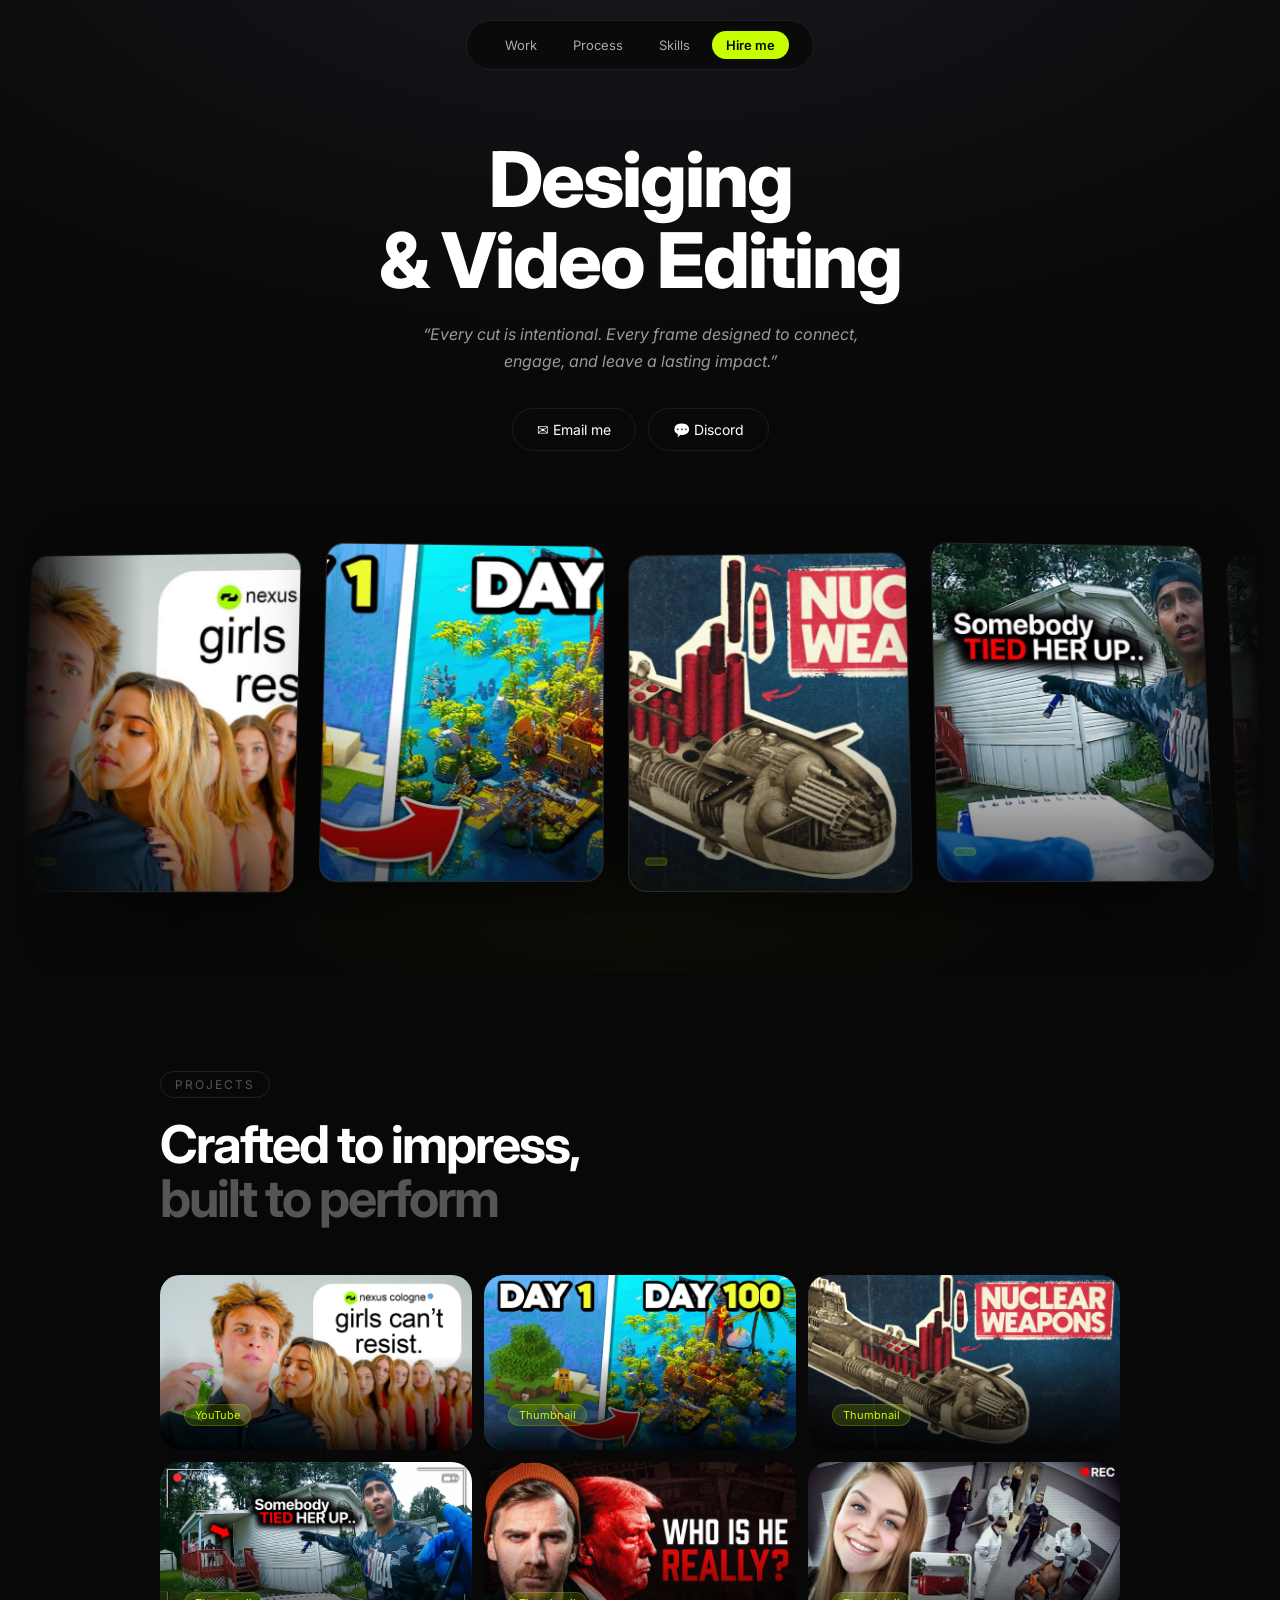
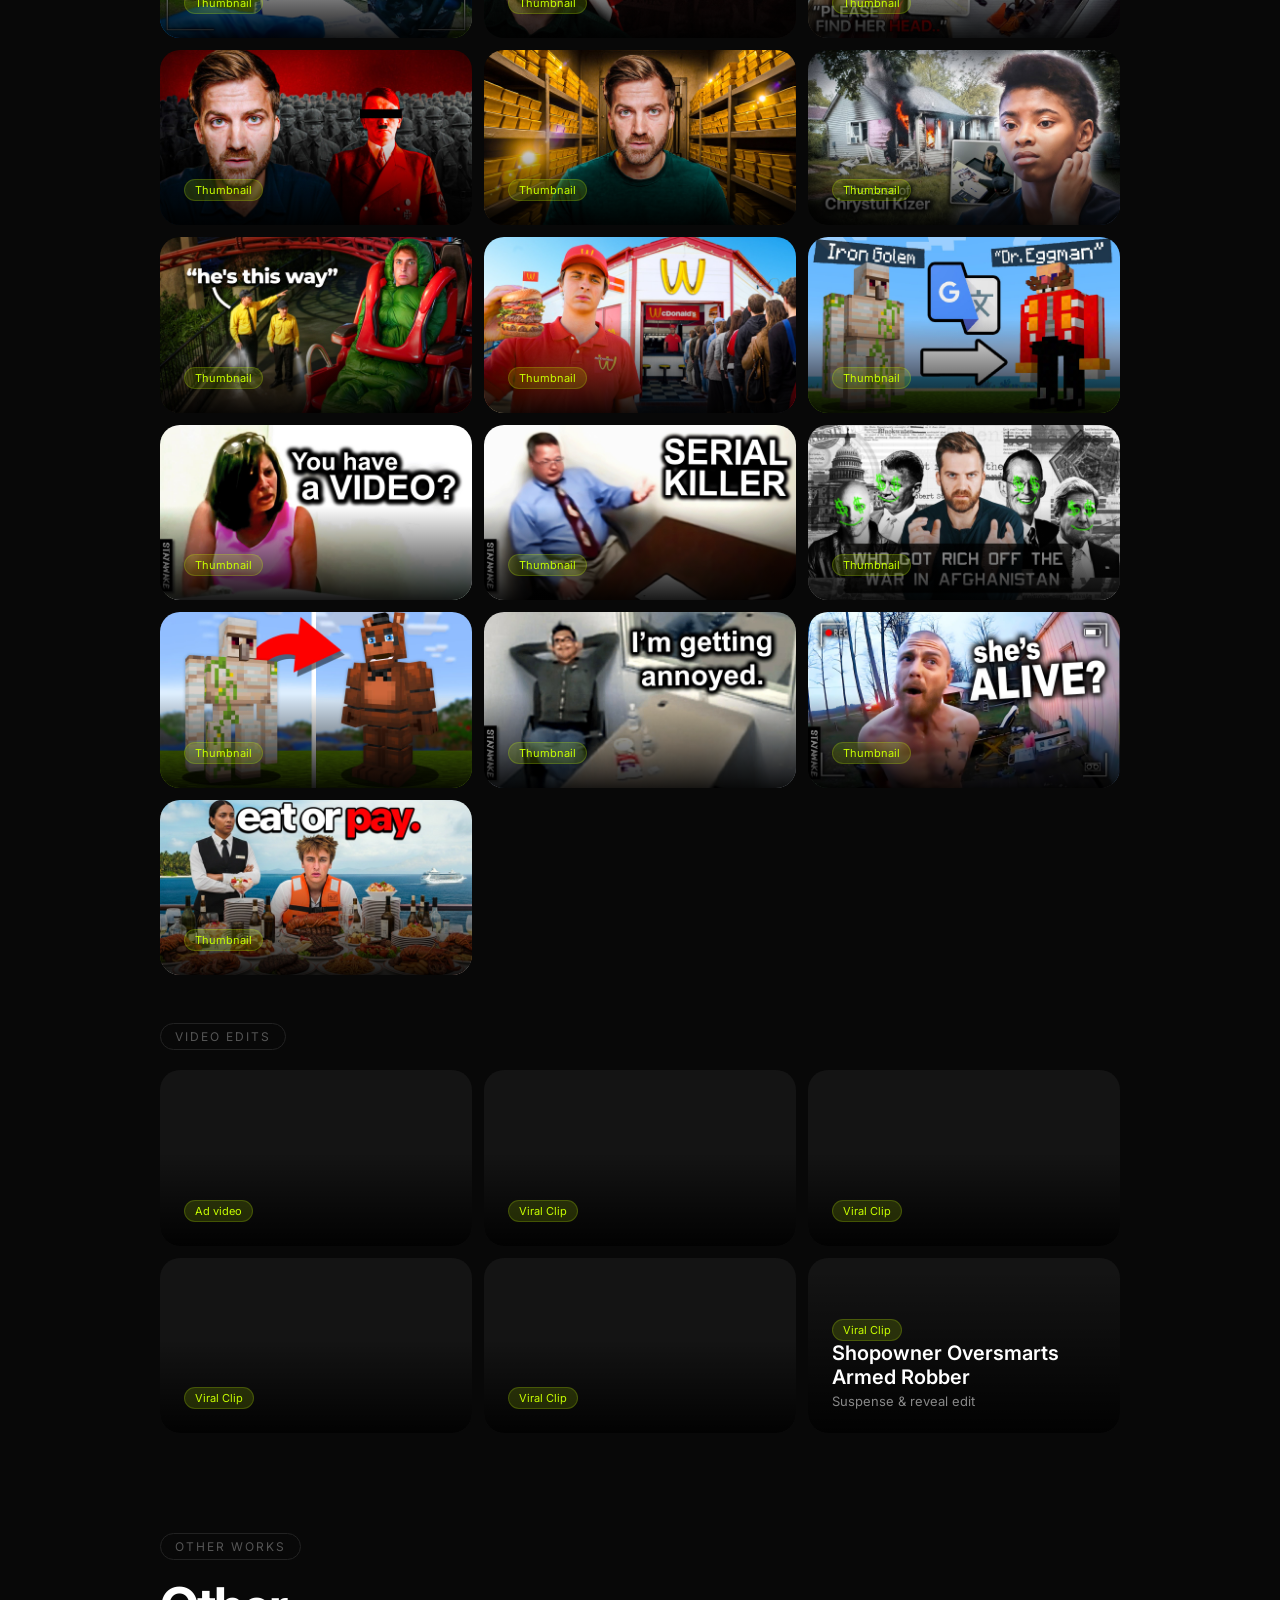
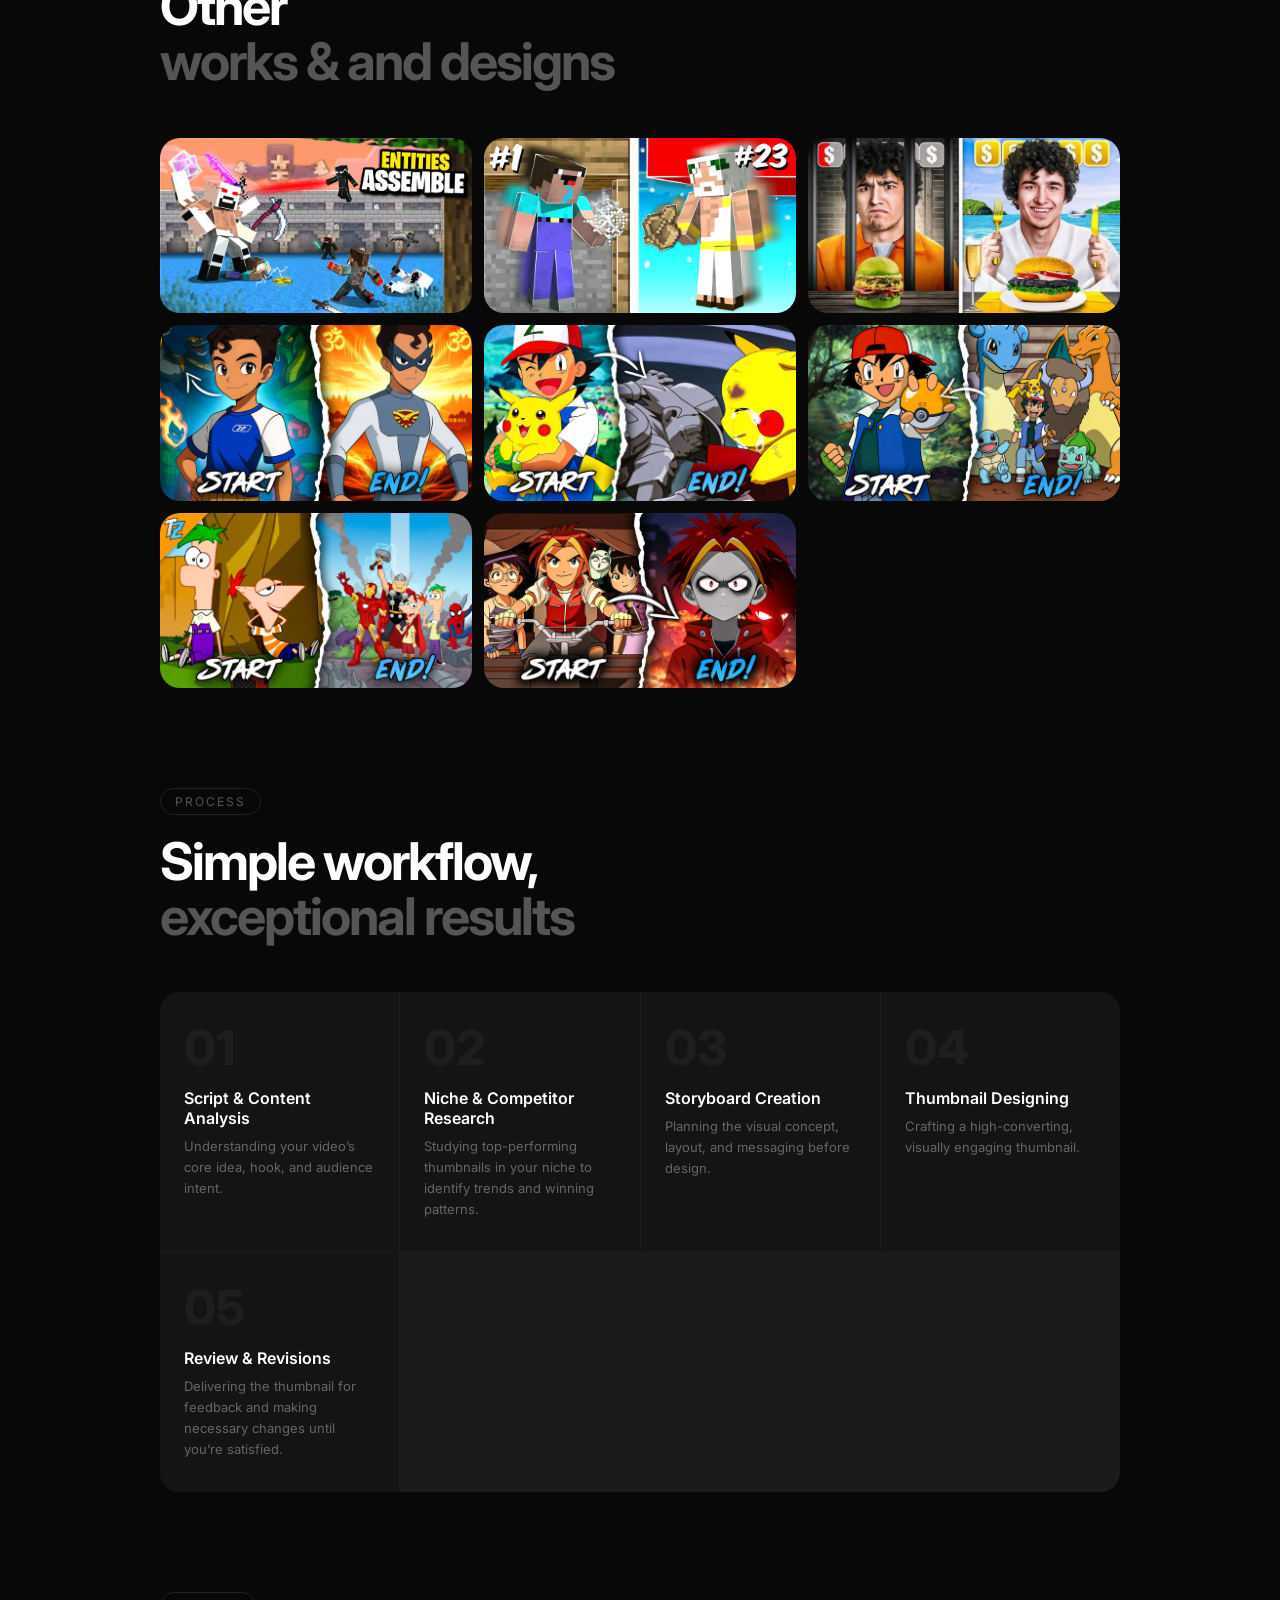
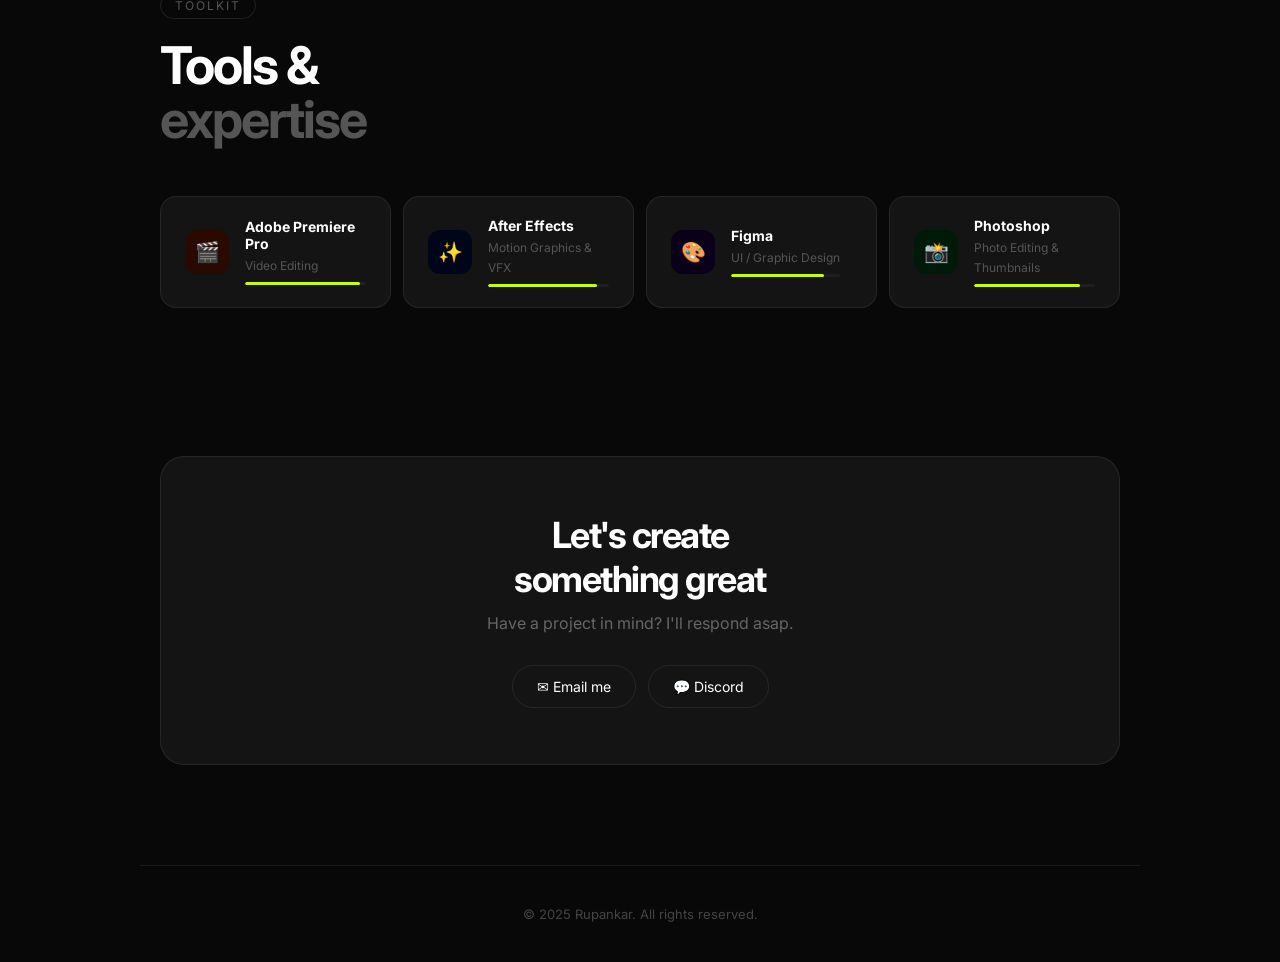
==== index.html @ eb5b6860 "Worflow changed" ====
<!DOCTYPE html>
<html lang="en">
<head>
<meta charset="UTF-8">
<meta name="viewport" content="width=device-width, initial-scale=1.0">
<title>Rupankar – Designer & Video Editor</title>
<link rel="preconnect" href="https://fonts.googleapis.com">
<link href="https://fonts.googleapis.com/css2?family=Inter:wght@400;500;600;700;800;900&display=swap" rel="stylesheet">
<style>
  * { margin: 0; padding: 0; box-sizing: border-box; }
  :root {
    --black: #080808;
    --white: #ffffff;
    --gray: #888;
    --light: #f4f4f0;
    --accent: #c8ff00;
    --card-bg: #141414;
    --border: rgba(255,255,255,0.08);
  }
  body { font-family: 'Inter', sans-serif; background: var(--black); color: var(--white); overflow-x: hidden; }
  a { color: inherit; text-decoration: none; }

  /* NAV */
  nav { position: fixed; top: 20px; left: 50%; transform: translateX(-50%); z-index: 100;
    background: rgba(10,10,10,0.85); backdrop-filter: blur(12px);
    border: 1px solid var(--border); border-radius: 50px;
    padding: 10px 24px; display: flex; gap: 8px; align-items: center; }
  nav a { font-size: 13px; color: #aaa; padding: 6px 14px; border-radius: 20px; transition: all .2s; }
  nav a:hover { color: var(--white); background: rgba(255,255,255,0.08); }
  .nav-cta { background: var(--accent) !important; color: var(--black) !important; font-weight: 600; }

  /* ═══════════════════════════════════
     HERO — 3D Carousel Style
     ═══════════════════════════════════ */
  .hero {
    min-height: 100vh;
    display: flex;
    flex-direction: column;
    align-items: center;
    justify-content: flex-start;
    text-align: center;
    padding: 140px 20px 0;
    position: relative;
    overflow: hidden;
    background: radial-gradient(ellipse 80% 50% at 50% -10%, rgba(30,30,40,0.7), var(--black));
  }

  .hero h1 {
    font-size: clamp(36px, 6vw, 80px);
    font-weight: 800;
    letter-spacing: -2px;
    line-height: 1.05;
    margin-bottom: 20px;
    color: var(--white);
  }

  .hero-quote {
    font-size: clamp(13px, 1.5vw, 16px);
    color: #999;
    max-width: 480px;
    line-height: 1.7;
    margin-bottom: 32px;
    font-style: italic;
  }

  .hero-quote::before { content: '\201C'; }
  .hero-quote::after  { content: '\201D'; }

  .btn-reach-out {
    display: inline-flex;
    align-items: center;
    gap: 8px;
    padding: 12px 32px;
    border: 1.5px solid rgba(255,255,255,0.25);
    border-radius: 50px;
    font-size: 15px;
    font-weight: 500;
    color: var(--white);
    background: rgba(255,255,255,0.04);
    backdrop-filter: blur(8px);
    transition: all .3s ease;
    cursor: pointer;
    margin-bottom: 60px;
  }
  .btn-reach-out:hover {
    border-color: rgba(255,255,255,0.5);
    background: rgba(255,255,255,0.1);
    transform: translateY(-2px);
    box-shadow: 0 8px 32px rgba(255,255,255,0.06);
  }

  /* ── 3D Carousel Container ── */
  .hero-carousel-wrapper {
    width: 100%;
    position: relative;
    perspective: 1200px;
    margin-top: auto;
    padding-bottom: 40px;
    overflow: hidden;
    mask-image: linear-gradient(90deg, transparent, black 10%, black 90%, transparent);
    -webkit-mask-image: linear-gradient(90deg, transparent, black 10%, black 90%, transparent);
  }

  .hero-carousel-track {
    display: flex;
    gap: 24px;
    width: max-content;
    animation: carousel-scroll 30s linear infinite;
    padding: 40px 0;
    transform: rotateX(5deg);
    transform-style: preserve-3d;
  }

  .hero-carousel-track:hover {
    animation-play-state: paused;
  }

  @keyframes carousel-scroll {
    0% { transform: rotateX(5deg) translateX(0); }
    100% { transform: rotateX(5deg) translateX(-50%); }
  }

  .carousel-card {
    flex-shrink: 0;
    width: 280px;
    height: 340px;
    border-radius: 18px;
    overflow: hidden;
    position: relative;
    background: #1a1a1a;
    border: 1px solid rgba(255,255,255,0.06);
    box-shadow:
      0 20px 60px rgba(0,0,0,0.5),
      0 0 0 1px rgba(255,255,255,0.03) inset;
    transition: transform 0.4s ease, box-shadow 0.4s ease;
    transform: rotateY(-3deg);
    transform-style: preserve-3d;
    cursor: pointer;
  }

  .carousel-card:nth-child(even) {
    transform: rotateY(3deg) translateY(-10px);
  }

  .carousel-card:hover {
    transform: rotateY(0deg) translateY(-16px) scale(1.04);
    box-shadow:
      0 30px 80px rgba(0,0,0,0.6),
      0 0 40px rgba(200,255,0,0.05),
      0 0 0 1px rgba(255,255,255,0.08) inset;
  }

  /* Card placeholder content */
  .carousel-card-inner {
    width: 100%;
    height: 100%;
    display: flex;
    flex-direction: column;
    align-items: center;
    justify-content: center;
    gap: 12px;
    padding: 24px;
    position: relative;
  }

  /* If the user drops an image in, it fills the card */
  .carousel-card img {
    width: 100%;
    height: 100%;
    object-fit: cover;
    position: absolute;
    inset: 0;
  }

  /* Gradient overlay on cards */
  .carousel-card::after {
    content: '';
    position: absolute;
    inset: 0;
    background: linear-gradient(180deg, transparent 50%, rgba(0,0,0,0.6) 100%);
    pointer-events: none;
    z-index: 1;
    border-radius: 18px;
  }

  .carousel-card-label {
    position: absolute;
    bottom: 16px;
    left: 16px;
    right: 16px;
    z-index: 2;
    font-size: 13px;
    font-weight: 600;
    color: rgba(255,255,255,0.85);
    text-align: left;
  }

  .carousel-card-tag {
    display: inline-block;
    font-size: 10px;
    padding: 3px 10px;
    border-radius: 20px;
    background: rgba(200,255,0,0.15);
    color: var(--accent);
    border: 1px solid rgba(200,255,0,0.2);
    margin-bottom: 6px;
    font-weight: 600;
    letter-spacing: 0.5px;
    text-transform: uppercase;
  }

  /* Placeholder gradient fill for cards without images */
  .card-gradient-1 { background: linear-gradient(145deg, #1a2a1a 0%, #2d4a1a 50%, #8a7530 100%); }
  .card-gradient-2 { background: linear-gradient(145deg, #0a1a0a 0%, #0d2d0d 50%, #1a4a2a 100%); }
  .card-gradient-3 { background: linear-gradient(145deg, #1a1a2a 0%, #2a1a3a 50%, #3d2a5a 100%); }
  .card-gradient-4 { background: linear-gradient(145deg, #2a1a0a 0%, #3a2a1a 50%, #5a3a1a 100%); }
  .card-gradient-5 { background: linear-gradient(145deg, #0a1a2a 0%, #1a2a3a 50%, #2a3a5a 100%); }
  .card-gradient-6 { background: linear-gradient(145deg, #1a0a1a 0%, #2a1a2a 50%, #4a2a3a 100%); }

  /* Glow effect at bottom of hero */
  .hero::after {
    content: '';
    position: absolute;
    bottom: -60px;
    left: 50%;
    transform: translateX(-50%);
    width: 80%;
    height: 200px;
    background: radial-gradient(ellipse, rgba(200,255,0,0.03), transparent 70%);
    pointer-events: none;
  }

  /* ── Responsive hero ── */
  @media (max-width: 768px) {
    .hero { padding: 120px 16px 0; }
    .hero h1 { letter-spacing: -1px; }
    .carousel-card { width: 200px; height: 260px; }
    .hero-carousel-track { gap: 16px; }
    .btn-reach-out { margin-bottom: 40px; }
  }

  /* SECTION */
  section { padding: 100px 20px; max-width: 1000px; margin: 0 auto; }
  .section-label { display: inline-block; font-size: 12px; letter-spacing: 2px; text-transform: uppercase;
    color: #555; border: 1px solid #222; border-radius: 20px; padding: 5px 14px; margin-bottom: 20px; }
  h2 { font-size: clamp(32px, 5vw, 52px); font-weight: 700; letter-spacing: -2px; line-height: 1.05; margin-bottom: 16px; }
  .muted-text { color: #555; }

  /* PROJECTS */
  .projects-grid { display: grid; grid-template-columns: 1fr; gap: 2px; margin-top: 48px; }
  .project-card { background: var(--card-bg); border-radius: 20px; overflow: hidden; position: relative;
    aspect-ratio: 16/9; cursor: pointer; transition: transform .3s; }
  .project-card:hover { transform: scale(1.01); }
  .project-thumb { width: 100%; height: 100%; object-fit: cover; display: block; }
  .project-thumb-placeholder { width: 100%; height: 100%; display: flex; flex-direction: column;
    align-items: center; justify-content: center; background: #1a1a1a; gap: 12px; }
  .thumb-icon { font-size: 40px; opacity: .3; }
  .thumb-label { font-size: 13px; color: #444; font-family: monospace; }
  .project-overlay { position: absolute; bottom: 0; left: 0; right: 0;
    background: linear-gradient(transparent, rgba(0,0,0,.9)); padding: 40px 24px 24px; }
  .project-title { font-size: 20px; font-weight: 600; margin-bottom: 4px; }
  .project-desc { font-size: 13px; color: #888; }
  .project-tag { display: inline-block; font-size: 11px; padding: 3px 10px; border-radius: 20px;
    background: rgba(200,255,0,0.15); color: var(--accent); border: 1px solid rgba(200,255,0,0.2); margin-top: 8px; }

  /* TESTIMONIALS */
  .testimonials-grid { display: grid; grid-template-columns: repeat(auto-fit, minmax(260px, 1fr)); gap: 16px; margin-top: 48px; }
  .testimonial-card { background: var(--card-bg); border: 1px solid var(--border); border-radius: 20px; padding: 24px; }
  .stars { color: var(--accent); font-size: 14px; margin-bottom: 16px; letter-spacing: 2px; }
  .testimonial-text { font-size: 14px; color: #aaa; line-height: 1.7; margin-bottom: 20px; }
  .testimonial-author { display: flex; align-items: center; gap: 12px; }
  .avatar { width: 40px; height: 40px; border-radius: 50%; background: #222;
    display: flex; align-items: center; justify-content: center; font-size: 16px; font-weight: 600; color: var(--accent); }
  .author-info strong { display: block; font-size: 14px; }
  .author-info span { font-size: 12px; color: #555; }

  /* PROCESS */
  .process-steps { display: grid; grid-template-columns: repeat(auto-fit, minmax(200px, 1fr)); gap: 1px;
    background: var(--border); border-radius: 20px; overflow: hidden; margin-top: 48px; }
  .process-step { background: var(--card-bg); padding: 32px 24px; }
  .step-num { font-size: 48px; font-weight: 800; color: #1e1e1e; line-height: 1; margin-bottom: 16px; }
  .step-title { font-size: 16px; font-weight: 600; margin-bottom: 8px; }
  .step-desc { font-size: 13px; color: #666; line-height: 1.6; }

  /* TOOLS */
  .tools-list { display: grid; grid-template-columns: repeat(auto-fit, minmax(200px, 1fr)); gap: 12px; margin-top: 48px; }
  .tool-card { background: var(--card-bg); border: 1px solid var(--border); border-radius: 16px;
    padding: 20px 24px; display: flex; align-items: center; gap: 16px; }
  .tool-icon { width: 44px; height: 44px; border-radius: 12px; display: flex; align-items: center;
    justify-content: center; font-size: 20px; flex-shrink: 0; }
  .tool-info strong { display: block; font-size: 14px; margin-bottom: 2px; }
  .tool-info span { font-size: 12px; color: #555; }
  .tool-level { margin-top: 8px; height: 3px; background: #1e1e1e; border-radius: 2px; overflow: hidden; }
  .tool-level-fill { height: 100%; background: var(--accent); border-radius: 2px; }

  /* FAQ */
  .faq-list { margin-top: 48px; display: flex; flex-direction: column; gap: 2px; }
  .faq-item { background: var(--card-bg); border-radius: 16px; overflow: hidden; }
  .faq-q { padding: 20px 24px; font-size: 15px; font-weight: 500; cursor: pointer;
    display: flex; justify-content: space-between; align-items: center; }
  .faq-q::after { content: '+'; font-size: 20px; color: #555; transition: transform .2s; }
  .faq-item.open .faq-q::after { transform: rotate(45deg); color: var(--accent); }
  .faq-a { max-height: 0; overflow: hidden; transition: max-height .3s ease; }
  .faq-item.open .faq-a { max-height: 200px; }
  .faq-a p { padding: 0 24px 20px; font-size: 14px; color: #777; line-height: 1.7; }

  /* CONTACT */
  .contact-box { background: var(--card-bg); border: 1px solid var(--border); border-radius: 24px;
    padding: 56px 48px; text-align: center; margin-top: 48px; }
  .contact-box h3 { font-size: 36px; font-weight: 700; letter-spacing: -1.5px; margin-bottom: 12px; }
  .contact-box p { color: #666; margin-bottom: 32px; }
  .contact-links { display: flex; gap: 12px; justify-content: center; flex-wrap: wrap; }
  .contact-link { border: 1px solid var(--border); padding: 12px 24px; border-radius: 50px;
    font-size: 14px; transition: all .2s; display: flex; align-items: center; gap: 8px; }
  .contact-link:hover { border-color: rgba(200,255,0,0.4); color: var(--accent); }

  /* FOOTER */
  footer { border-top: 1px solid var(--border); padding: 40px 20px; text-align: center;
    font-size: 13px; color: #444; max-width: 1000px; margin: 0 auto; }
</style>
</head>
<body>

<nav>
  <a href="#work">Work</a>
  <a href="#process">Process</a>
  <a href="#tools">Skills</a>
  <!-- <a href="#faq">FAQ</a> -->
  <a href="#contact" class="nav-cta">Hire me</a>
</nav>

<!-- HERO -->
<div class="hero">
  <h1>Desiging <br>& Video Editing</h1>
  <p class="hero-quote">Every cut is intentional. Every frame designed to connect, engage, and leave a lasting impact.</p>
  <div class="contact-links" style="margin-bottom: 60px;">
    <a href="mailto:dasrupankar40@gmail.com" class="contact-link">✉ Email me</a>
    <a href="https://discordapp.com/users/dasrupankar" target="_blank" class="contact-link">💬 Discord</a>
  </div>

  <!-- 3D Scrolling Carousel -->
  <div class="hero-carousel-wrapper">
    <div class="hero-carousel-track" id="heroCarousel">
      <!-- Set 1: Real artwork images -->
      <div class="carousel-card">
        <img src="2G9Wu6IKNy8-HD.jpg" alt="Artwork 1">
        <div class="carousel-card-label">
          <div class="carousel-card-tag"></div>
          <div></div>
        </div>
      </div>
      <div class="carousel-card">
        <img src="8I1fFaXhbF4-HD.jpg" alt="Artwork 2">
        <div class="carousel-card-label">
          <div class="carousel-card-tag"></div>
          <div></div>
        </div>
      </div>
      <div class="carousel-card">
        <img src="AecFpnj383A-HD.jpg" alt="Artwork 3">
        <div class="carousel-card-label">
          <div class="carousel-card-tag"></div>
          <div></div>
        </div>
      </div>
      <div class="carousel-card">
        <img src="CBxG3Xv1-yQ-HD.jpg" alt="Artwork 4">
        <div class="carousel-card-label">
          <div class="carousel-card-tag"></div>
          <div></div>
        </div>
      </div>
      <div class="carousel-card">
        <img src="CBxG3Xv1-yQ-HD.jpg" alt="Artwork 5">
        <div class="carousel-card-label">
          <div class="carousel-card-tag"></div>
          <div></div>
        </div>
      </div>
      <div class="carousel-card">
        <img src="Cl_JpCSvTpk-HD.jpg" alt="Artwork 6">
        <div class="carousel-card-label">
          <div class="carousel-card-tag"></div>
          <div></div>
        </div>
      </div>

      <!-- Set 2: Duplicate for seamless infinite scroll -->
      <div class="carousel-card">
        <img src="DEa5hfcZyWo-HD.jpg" alt="Artwork 1">
        <div class="carousel-card-label">
          <div class="carousel-card-tag"></div>
          <div></div>
        </div>
      </div>
      <div class="carousel-card">
        <img src="GV8KGcFqeLc-HD.jpg" alt="Artwork 2">
        <div class="carousel-card-label">
          <div class="carousel-card-tag"></div>
          <div></div>
        </div>
      </div>
      <div class="carousel-card">
        <img src="JMObz0Dgq7M-HD.jpg" alt="Artwork 3">
        <div class="carousel-card-label">
          <div class="carousel-card-tag"></div>
          <div></div>
        </div>
      </div>
      <div class="carousel-card">
        <img src="_a31MiAtCCU-HD.jpg" alt="Artwork 4">
        <div class="carousel-card-label">
          <div class="carousel-card-tag"></div>
          <div></div>
        </div>
      </div>
      <div class="carousel-card">
        <img src="aEwfpdhnP8o-HD.jpg" alt="Artwork 5">
        <div class="carousel-card-label">
          <div class="carousel-card-tag"></div>
          <div></div>
        </div>
      </div>
      <div class="carousel-card">
        <img src="cIgCv1PA5YE-HD.jpg" alt="Artwork 6">
        <div class="carousel-card-label">
          <div class="carousel-card-tag"></div>
          <div></div>
        </div>
      </div>
    </div>
  </div>
</div>

<!-- PROJECTS -->
<section id="work">
  <div class="section-label">Projects</div>
  <h2>Crafted to impress,<br><span class="muted-text">built to perform</span></h2>

  <!-- Thumbnail Grid -->
  <div class="projects-grid" style="display:grid;grid-template-columns:repeat(auto-fit,minmax(260px,1fr));gap:12px;margin-top:48px;">

    <div class="project-card">
      <img src="2G9Wu6IKNy8-HD.jpg" class="project-thumb" alt="YouTube Thumbnail">
      <div class="project-overlay">
        <div class="project-tag">YouTube</div>
        <!-- <div class="project-title">Cologne Ad Parody</div>
        <div class="project-desc">Nexus Cologne — viral thumbnail design</div> -->
      </div>
    </div>

    <div class="project-card">
      <img src="8I1fFaXhbF4-HD.jpg" class="project-thumb" alt="YouTube Thumbnail">
      <div class="project-overlay">
        <div class="project-tag">Thumbnail</div>
        <!-- <div class="project-title">Entities Assemble</div>
        <div class="project-desc">Gaming — Minecraft action thumbnail</div> -->
      </div>
    </div>

    <div class="project-card">
      <img src="AecFpnj383A-HD.jpg" class="project-thumb" alt="YouTube Thumbnail">
      <div class="project-overlay">
        <div class="project-tag">Thumbnail</div>
        <!-- <div class="project-title">Featured Work</div>
        <div class="project-desc">YouTube — high-retention thumbnail</div> -->
      </div>
    </div>

    <div class="project-card">
      <img src="CBxG3Xv1-yQ-HD.jpg" class="project-thumb" alt="YouTube Thumbnail">
      <div class="project-overlay">
        <div class="project-tag">Thumbnail</div>
        <!-- <div class="project-title">Featured Work</div>
        <div class="project-desc">YouTube — click-worthy design</div> -->
      </div>
    </div>

    <div class="project-card">
      <img src="Cl_JpCSvTpk-HD.jpg" class="project-thumb" alt="YouTube Thumbnail">
      <div class="project-overlay">
        <div class="project-tag">Thumbnail</div>
        <!-- <div class="project-title">Featured Work</div>
        <div class="project-desc">YouTube — bold visual storytelling</div> -->
      </div>
    </div>

    <div class="project-card">
      <img src="DEa5hfcZyWo-HD.jpg" class="project-thumb" alt="YouTube Thumbnail">
      <div class="project-overlay">
        <div class="project-tag">Thumbnail</div>
        <!-- <div class="project-title">Featured Work</div>
        <div class="project-desc">YouTube — scroll-stopping design</div> -->
      </div>
    </div>

    <div class="project-card">
      <img src="GV8KGcFqeLc-HD.jpg" class="project-thumb" alt="YouTube Thumbnail">
      <div class="project-overlay">
        <div class="project-tag">Thumbnail</div>
        <!-- <div class="project-title">Featured Work</div>
        <div class="project-desc">YouTube — engagement-optimised</div> -->
      </div>
    </div>

    <div class="project-card">
      <img src="JMObz0Dgq7M-HD.jpg" class="project-thumb" alt="YouTube Thumbnail">
      <div class="project-overlay">
        <div class="project-tag">Thumbnail</div>
        <!-- <div class="project-title">Featured Work</div>
        <div class="project-desc">YouTube — cinematic thumbnail</div> -->
      </div>
    </div>

    <div class="project-card">
      <img src="_a31MiAtCCU-HD.jpg" class="project-thumb" alt="YouTube Thumbnail">
      <div class="project-overlay">
        <div class="project-tag">Thumbnail</div>
        <!-- <div class="project-title">Featured Work</div>
        <div class="project-desc">YouTube — curiosity-driven design</div> -->
      </div>
    </div>

    <div class="project-card">
      <img src="aEwfpdhnP8o-HD.jpg" class="project-thumb" alt="YouTube Thumbnail">
      <div class="project-overlay">
        <div class="project-tag">Thumbnail</div>
        <!-- <div class="project-title">Featured Work</div>
        <div class="project-desc">YouTube — emotion-led thumbnail</div> -->
      </div>
    </div>

    <div class="project-card">
      <img src="cIgCv1PA5YE-HD.jpg" class="project-thumb" alt="YouTube Thumbnail">
      <div class="project-overlay">
        <div class="project-tag">Thumbnail</div>
        <!-- <div class="project-title">Featured Work</div>
        <div class="project-desc">YouTube — high-contrast design</div> -->
      </div>
    </div>

    <div class="project-card">
      <img src="hiE6RIPe6U4-HD.jpg" class="project-thumb" alt="YouTube Thumbnail">
      <div class="project-overlay">
        <div class="project-tag">Thumbnail</div>
        <!-- <div class="project-title">Featured Work</div>
        <div class="project-desc">YouTube — face-led thumbnail</div> -->
      </div>
    </div>

    <div class="project-card">
      <img src="lRUrCBb9WFs-HD.jpg" class="project-thumb" alt="YouTube Thumbnail">
      <div class="project-overlay">
        <div class="project-tag">Thumbnail</div>
        <!-- <div class="project-title">Featured Work</div>
        <div class="project-desc">YouTube — minimalist design</div> -->
      </div>
    </div>

    <div class="project-card">
      <img src="m7tPX56EYfw-HD.jpg" class="project-thumb" alt="YouTube Thumbnail">
      <div class="project-overlay">
        <div class="project-tag">Thumbnail</div>
        <!-- <div class="project-title">Featured Work</div>
        <div class="project-desc">YouTube — text-forward layout</div> -->
      </div>
    </div>

    <div class="project-card">
      <img src="mqxgP8WlxJQ-HD.jpg" class="project-thumb" alt="YouTube Thumbnail">
      <div class="project-overlay">
        <div class="project-tag">Thumbnail</div>
        <!-- <div class="project-title">Featured Work</div>
        <div class="project-desc">YouTube — dramatic composition</div> -->
      </div>
    </div>

    <div class="project-card">
      <img src="nZ-_Otup-vY-HD.jpg" class="project-thumb" alt="YouTube Thumbnail">
      <div class="project-overlay">
        <div class="project-tag">Thumbnail</div>
        <!-- <div class="project-title">Featured Work</div>
        <div class="project-desc">YouTube — bold typography</div> -->
      </div>
    </div>

    <div class="project-card">
      <img src="nv3T0baKYYM-HD.jpg" class="project-thumb" alt="YouTube Thumbnail">
      <div class="project-overlay">
        <div class="project-tag">Thumbnail</div>
        <!-- <div class="project-title">Featured Work</div>
        <div class="project-desc">YouTube — viral concept layout</div> -->
      </div>
    </div>

    <div class="project-card">
      <img src="pTYEszkqNWU-HD.jpg" class="project-thumb" alt="YouTube Thumbnail">
      <div class="project-overlay">
        <div class="project-tag">Thumbnail</div>
        <!-- <div class="project-title">Featured Work</div>
        <div class="project-desc">YouTube — lifestyle thumbnail</div> -->
      </div>
    </div>

    <div class="project-card">
      <img src="veBE-Mjs-7A-HD.jpg" class="project-thumb" alt="YouTube Thumbnail">
      <div class="project-overlay">
        <div class="project-tag">Thumbnail</div>
        <!-- <div class="project-title">Featured Work</div>
        <div class="project-desc">YouTube — action scene design</div> -->
      </div>
    </div>

  </div>

  <!-- VIDEO EDITS -->
  <div style="margin-top:48px;">
    <div class="section-label" style="margin-bottom:20px;">Video Edits</div>
    <div style="display:grid;grid-template-columns:repeat(auto-fit,minmax(260px,1fr));gap:12px;">

      <div class="project-card" style="aspect-ratio:16/9;">
        <video class="project-thumb" autoplay muted loop playsinline>
          <source src="Taaran.mp4" type="video/mp4">
        </video>
        <div class="project-overlay">
          <div class="project-tag">Ad video</div>
          <!-- <div class="project-title">Taaran</div>
          <div class="project-desc">Cinematic short — colour grade &amp; edit</div> -->
        </div>
      </div>

      <div class="project-card" style="aspect-ratio:16/9;">
        <video class="project-thumb" autoplay muted loop playsinline>
          <source src="Gangster Disguised as Dustbin.mp4" type="video/mp4">
        </video>
        <div class="project-overlay">
          <div class="project-tag">Viral Clip</div>
          <!-- <div class="project-title">Gangster Disguised as Dustbin</div>
          <div class="project-desc">News-style viral edit</div> -->
        </div>
      </div>

      <div class="project-card" style="aspect-ratio:16/9;">
        <video class="project-thumb" autoplay muted loop playsinline>
          <source src="He attacked the Wrong Lady Officer.mp4" type="video/mp4">
        </video>
        <div class="project-overlay">
          <div class="project-tag">Viral Clip</div>
          <!-- <div class="project-title">He Attacked the Wrong Lady Officer</div>
          <div class="project-desc">Dramatic recut — pacing &amp; sound</div> -->
        </div>
      </div>

      <div class="project-card" style="aspect-ratio:16/9;">
        <video class="project-thumb" autoplay muted loop playsinline>
          <source src="Police Countered a Stabber.mp4" type="video/mp4">
        </video>
        <div class="project-overlay">
          <div class="project-tag">Viral Clip</div>
          <!-- <div class="project-title">Police Countered a Stabber</div>
          <div class="project-desc">Tension-driven edit</div> -->
        </div>
      </div>

      <div class="project-card" style="aspect-ratio:16/9;">
        <video class="project-thumb" autoplay muted loop playsinline>
          <source src="Police Saved themselves from a Stabber.mp4" type="video/mp4">
        </video>
        <div class="project-overlay">
          <div class="project-tag">Viral Clip</div>
          <!-- <div class="project-title">Police Saved Themselves</div>
          <div class="project-desc">High-tension action recut</div> -->
        </div>
      </div>

      <div class="project-card" style="aspect-ratio:16/9;">
        <video class="project-thumb" autoplay muted loop playsinline>
          <source src="Shopowner Oversmarts Armed Robber.mp4" type="video/mp4">
        </video>
        <div class="project-overlay">
          <div class="project-tag">Viral Clip</div>
          <div class="project-title">Shopowner Oversmarts Armed Robber</div>
          <div class="project-desc">Suspense &amp; reveal edit</div>
        </div>
      </div>

    </div>
  </div>

</section>

<!-- TESTIMONIALS -->
<section id="testimonials" style="padding-top: 0;">
  <div class="section-label">Other Works</div>
  <h2>Other<br><span class="muted-text">works &amp; and designs</span></h2>

  <!-- Client testimonials as image grid -->
  <div style="display:grid;grid-template-columns:repeat(auto-fit,minmax(260px,1fr));gap:12px;margin-top:48px;">

    <div class="project-card" style="aspect-ratio:auto;">
      <img src="IMG-20250327-WA0012.jpg" class="project-thumb" alt="Client testimonial">
    </div>

    <div class="project-card" style="aspect-ratio:auto;">
      <img src="IMG-20250327-WA0013.jpg" class="project-thumb" alt="Client testimonial">
    </div>

    <div class="project-card" style="aspect-ratio:auto;">
      <img src="IMG-20250327-WA0014.jpg" class="project-thumb" alt="Client testimonial">
    </div>

    <div class="project-card" style="aspect-ratio:auto;">
      <img src="IMG-20250813-WA0001.jpg" class="project-thumb" alt="Client testimonial">
    </div>

    <div class="project-card" style="aspect-ratio:auto;">
      <img src="IMG-20250813-WA0002.jpg" class="project-thumb" alt="Client testimonial">
    </div>

    <div class="project-card" style="aspect-ratio:auto;">
      <img src="IMG-20250813-WA0003.jpg" class="project-thumb" alt="Client testimonial">
    </div>

    <div class="project-card" style="aspect-ratio:auto;">
      <img src="IMG-20250813-WA0004.jpg" class="project-thumb" alt="Client testimonial">
    </div>

    <div class="project-card" style="aspect-ratio:auto;">
      <img src="IMG-20250813-WA0005.jpg" class="project-thumb" alt="Client testimonial">
    </div>

  </div>
</section>

<!-- PROCESS -->
<section id="process" style="padding-top: 0;">
  <div class="section-label">Process</div>
  <h2>Simple workflow,<br><span class="muted-text">exceptional results</span></h2>

  <div class="process-steps">
    <div class="process-step">
      <div class="step-num">01</div>
      <div class="step-title">Script & Content Analysis</div>
      <div class="step-desc">Understanding your video’s core idea, hook, and audience intent.</div>
    </div>
    <div class="process-step">
      <div class="step-num">02</div>
      <div class="step-title">Niche & Competitor Research</div>
      <div class="step-desc">Studying top-performing thumbnails in your niche to identify trends and winning patterns.</div>
    </div>
    <div class="process-step">
      <div class="step-num">03</div>
      <div class="step-title">Storyboard Creation</div>
      <div class="step-desc">Planning the visual concept, layout, and messaging before design.</div>
    </div>
    <div class="process-step">
      <div class="step-num">04</div>
      <div class="step-title">Thumbnail Designing</div>
      <div class="step-desc">Crafting a high-converting, visually engaging thumbnail.</div>
    </div>
    <div class="process-step">
      <div class="step-num">05</div>
      <div class="step-title">Review & Revisions</div>
      <div class="step-desc">Delivering the thumbnail for feedback and making necessary changes until you’re satisfied.</div>
    </div>
  </div>
</section>

<!-- TOOLS -->
<section id="tools" style="padding-top: 0;">
  <div class="section-label">Toolkit</div>
  <h2>Tools &amp;<br><span class="muted-text">expertise</span></h2>

  <div class="tools-list">
    <div class="tool-card">
      <div class="tool-icon" style="background:#2a0a00;">🎬</div>
      <div class="tool-info">
        <strong>Adobe Premiere Pro</strong>
        <span>Video Editing</span>
        <div class="tool-level"><div class="tool-level-fill" style="width:95%"></div></div>
      </div>
    </div>
    <div class="tool-card">
      <div class="tool-icon" style="background:#00051a;">✨</div>
      <div class="tool-info">
        <strong>After Effects</strong>
        <span>Motion Graphics & VFX</span>
        <div class="tool-level"><div class="tool-level-fill" style="width:90%"></div></div>
      </div>
    </div>
    <div class="tool-card">
      <div class="tool-icon" style="background:#0a001a;">🎨</div>
      <div class="tool-info">
        <strong>Figma</strong>
        <span>UI / Graphic Design</span>
        <div class="tool-level"><div class="tool-level-fill" style="width:85%"></div></div>
      </div>
    </div>
    <div class="tool-card">
      <div class="tool-icon" style="background:#001a0a;">📸</div>
      <div class="tool-info">
        <strong>Photoshop</strong>
        <span>Photo Editing & Thumbnails</span>
        <div class="tool-level"><div class="tool-level-fill" style="width:88%"></div></div>
      </div>
    </div>
  </div>
</section>

<!-- FAQ
<section id="faq" style="padding-top: 0;">
  <div class="section-label">FAQ</div>
  <h2>Frequently<br><span class="muted-text">asked questions</span></h2>

  <div class="faq-list">
    <div class="faq-item open">
      <div class="faq-q">What types of projects do you take on?</div>
      <div class="faq-a"><p>Brand films, YouTube edits, social media reels, motion graphics, logo animations, and UI/graphic design work. If it needs to look great on screen, I can help.</p></div>
    </div>
    <div class="faq-item">
      <div class="faq-q">How long does a typical project take?</div>
      <div class="faq-a"><p>Short-form content (Reels, TikToks) typically takes 2–3 days. Longer brand videos or design projects can take 5–10 days depending on scope.</p></div>
    </div>
    <div class="faq-item">
      <div class="faq-q">How many revisions do you offer?</div>
      <div class="faq-a"><p>I offer up to 3 rounds of revisions on every project to ensure you're completely happy with the final result.</p></div>
    </div>
    <div class="faq-item">
      <div class="faq-q">How do I share files with you?</div>
      <div class="faq-a"><p>You can share footage via Google Drive, WeTransfer, or Dropbox. I'll send back the final files in your preferred format and resolution.</p></div>
    </div>
  </div>
</section> -->

<!-- CONTACT -->
<section id="contact" style="padding-top: 0;">
  <div class="contact-box">
    <h3>Let's create<br>something great</h3>
    <p>Have a project in mind? I'll respond asap.</p>
    <div class="contact-links">
      <!-- Replace href values with Rupankar's actual links -->
      <a href="mailto:dasrupankar40@gmail.com" class="contact-link">✉ Email me</a>
      <!-- <a href="https://instagram.com/rupankar" target="_blank" class="contact-link">📷 Instagram</a>
      <a href="https://youtube.com/@rupankar" target="_blank" class="contact-link">▶ YouTube</a> -->
      <a href="https://discordapp.com/users/@epic.ronn" target="_blank" class="contact-link">💬 Discord</a>
    </div>
  </div>
</section>

<footer>
  <p>© 2025 Rupankar. All rights reserved.</p>
</footer>

<script>
  document.querySelectorAll('.faq-q').forEach(q => {
    q.addEventListener('click', () => {
      const item = q.parentElement;
      const wasOpen = item.classList.contains('open');
      document.querySelectorAll('.faq-item').forEach(i => i.classList.remove('open'));
      if (!wasOpen) item.classList.add('open');
    });
  });
</script>

</body>
</html>
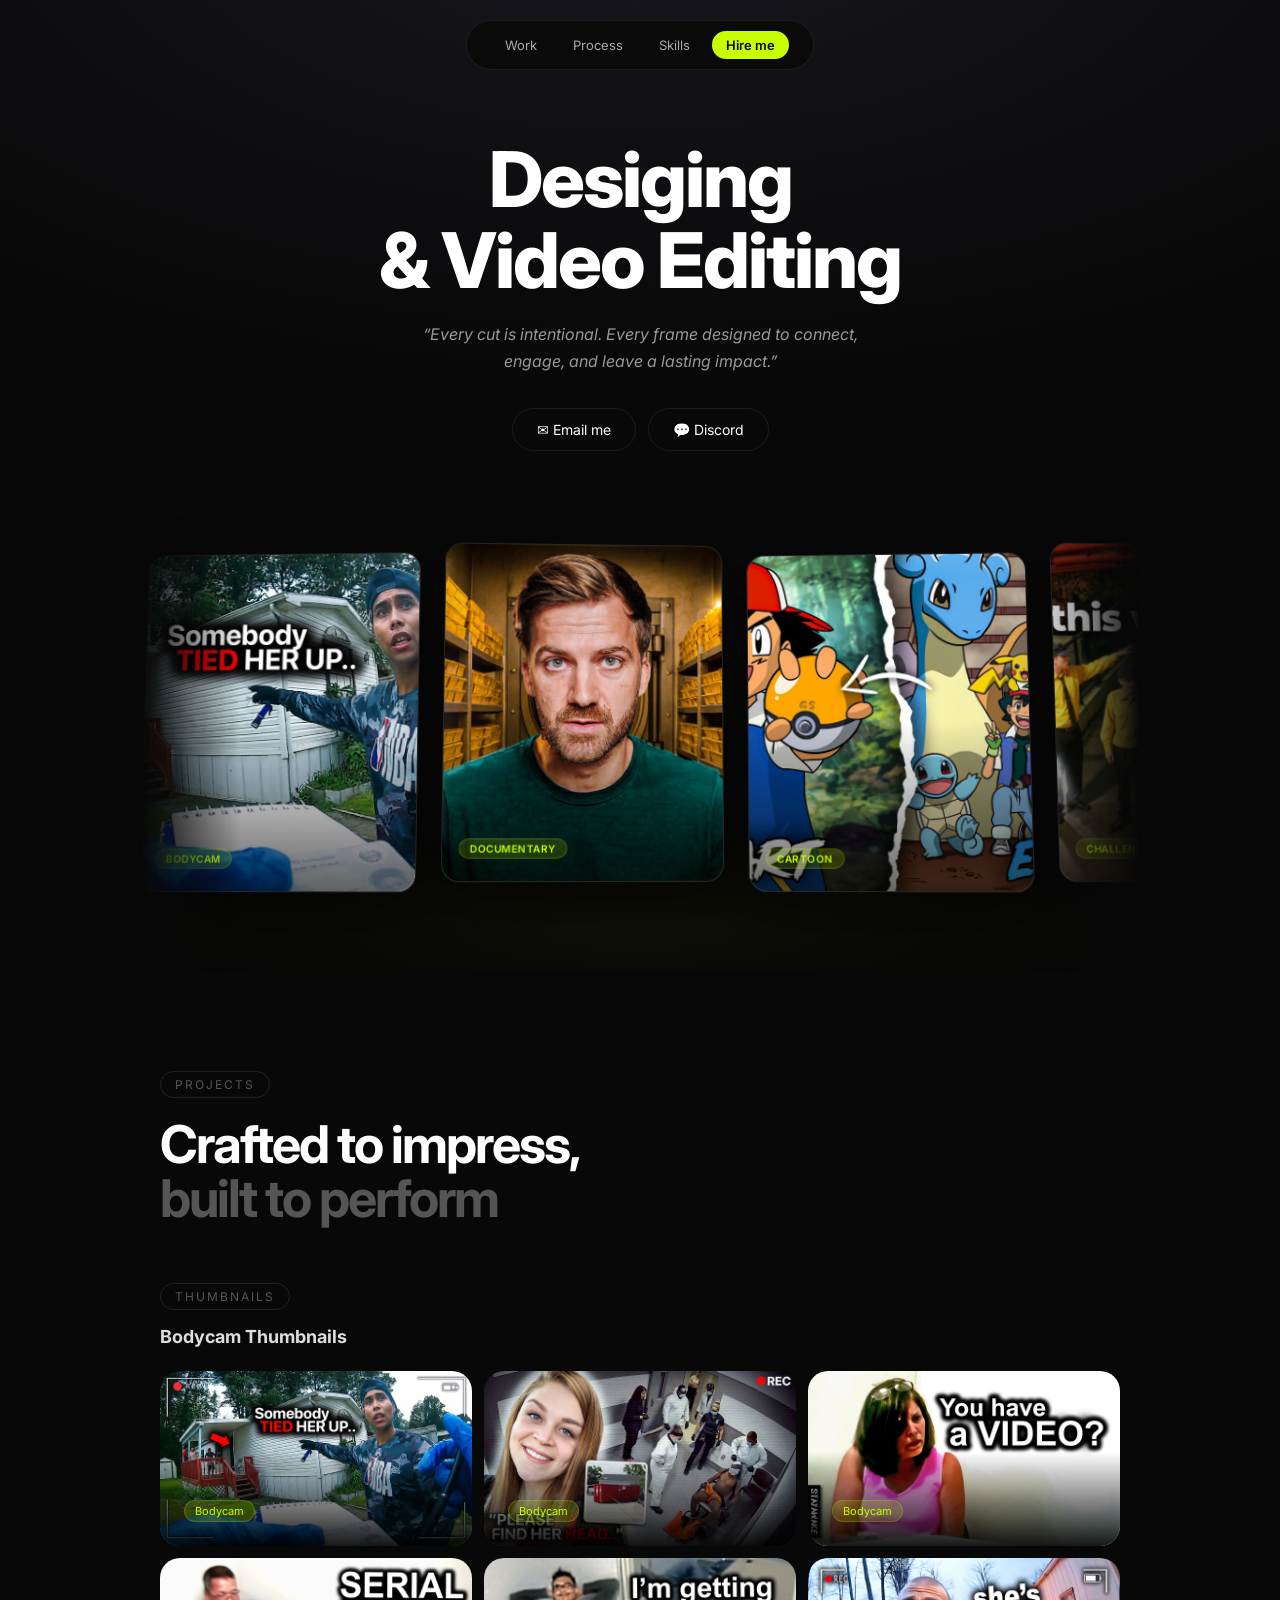
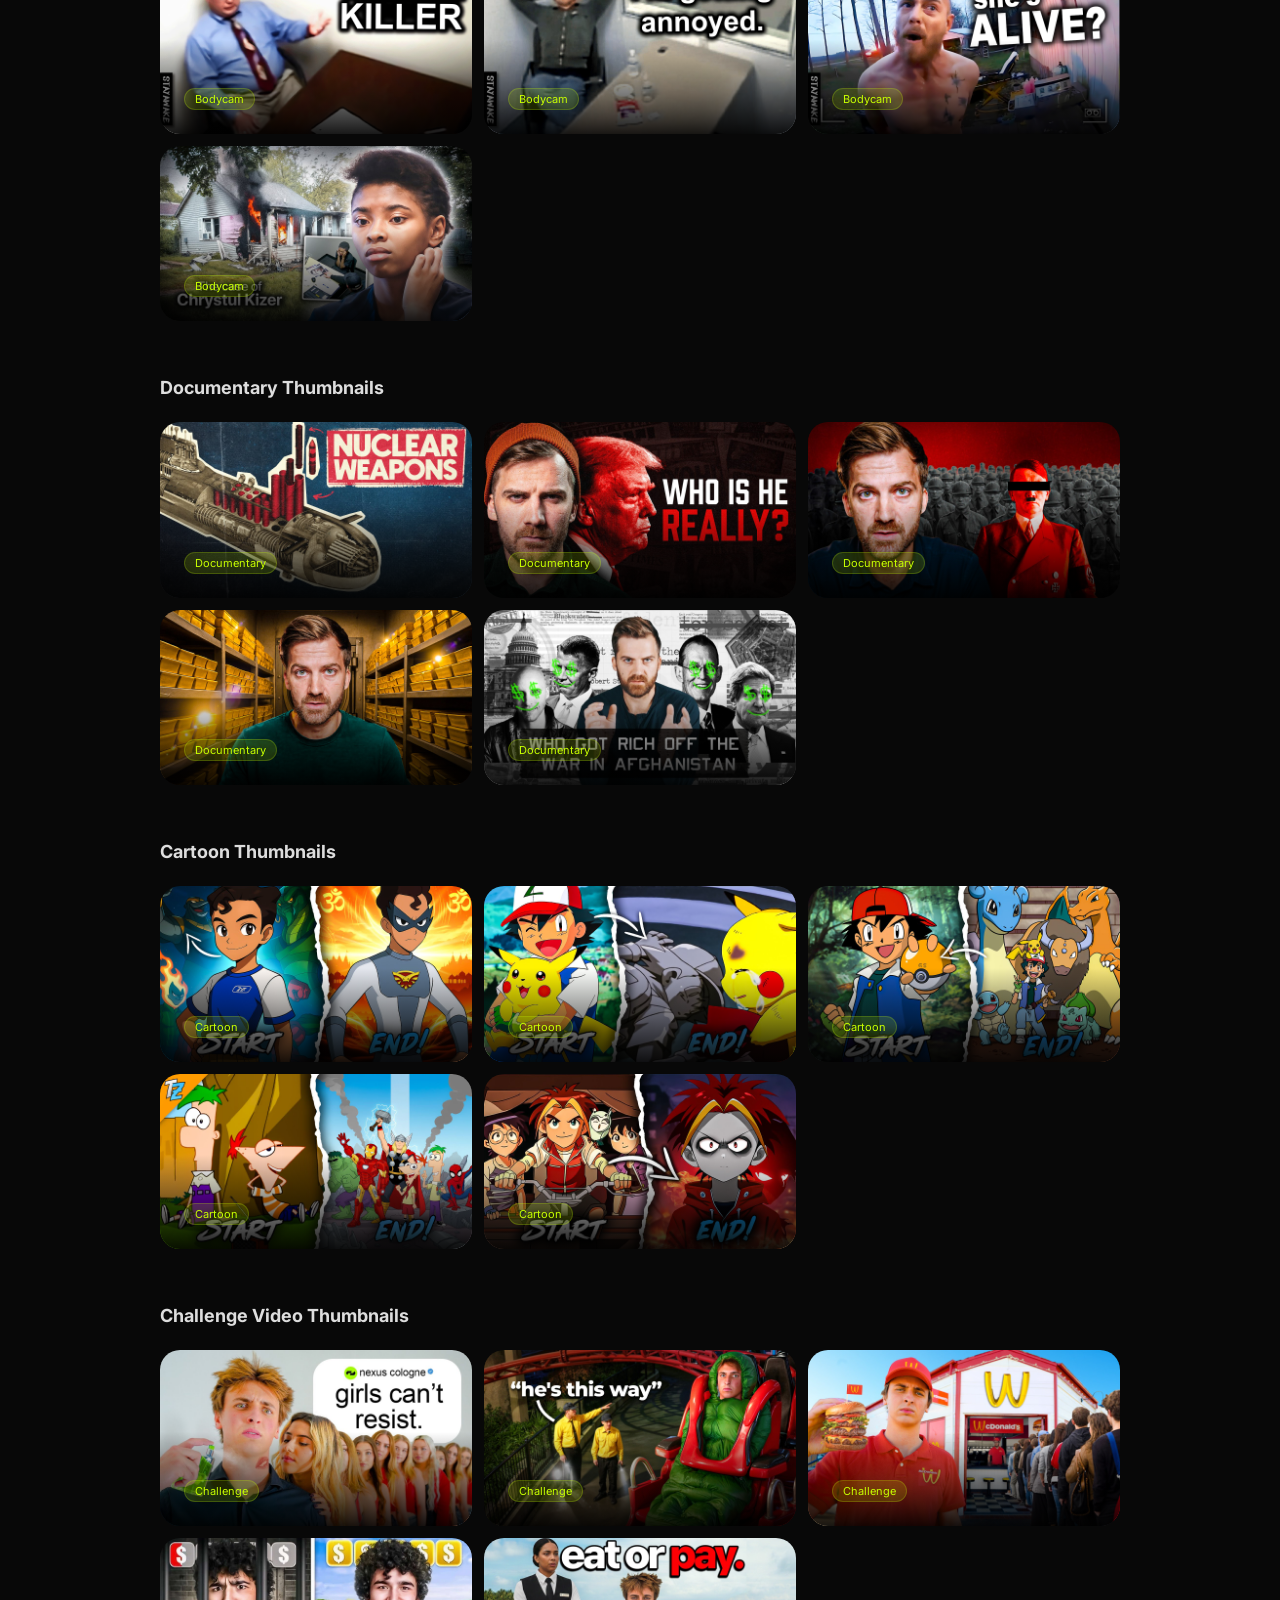
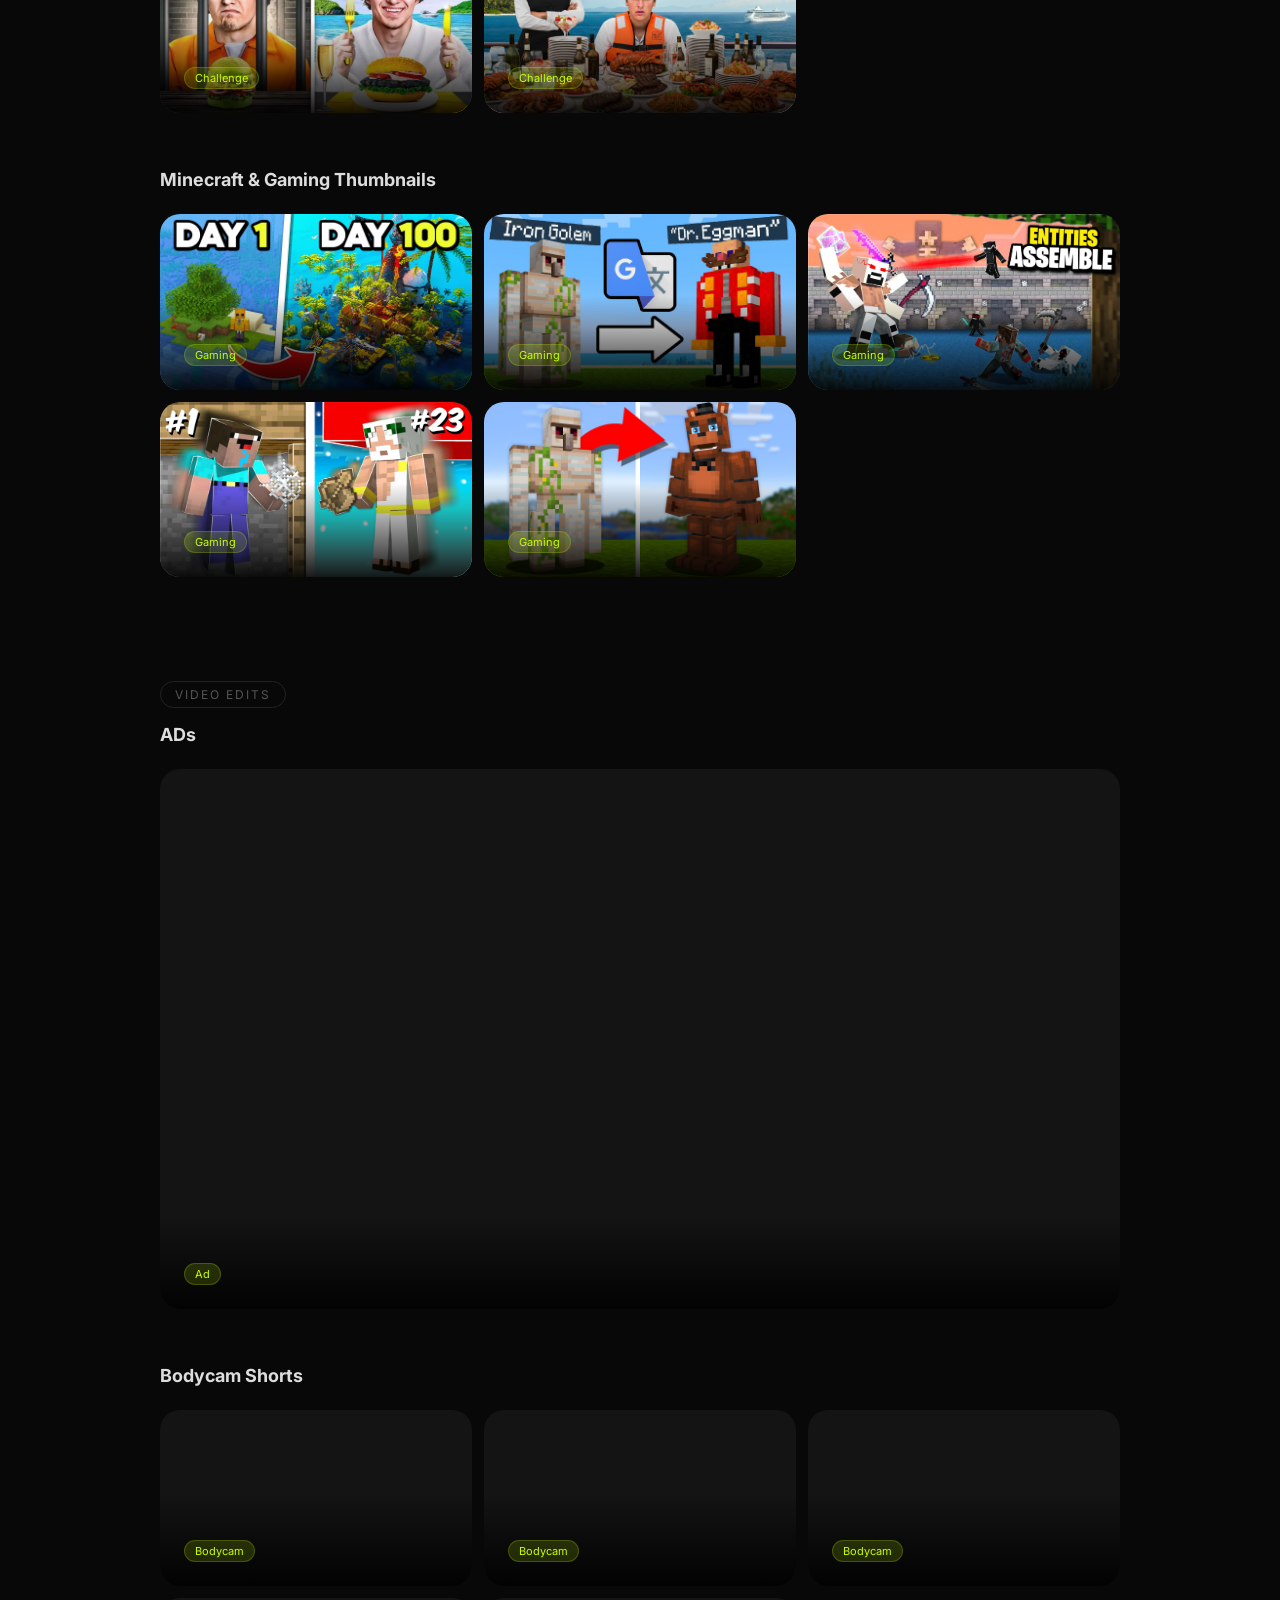
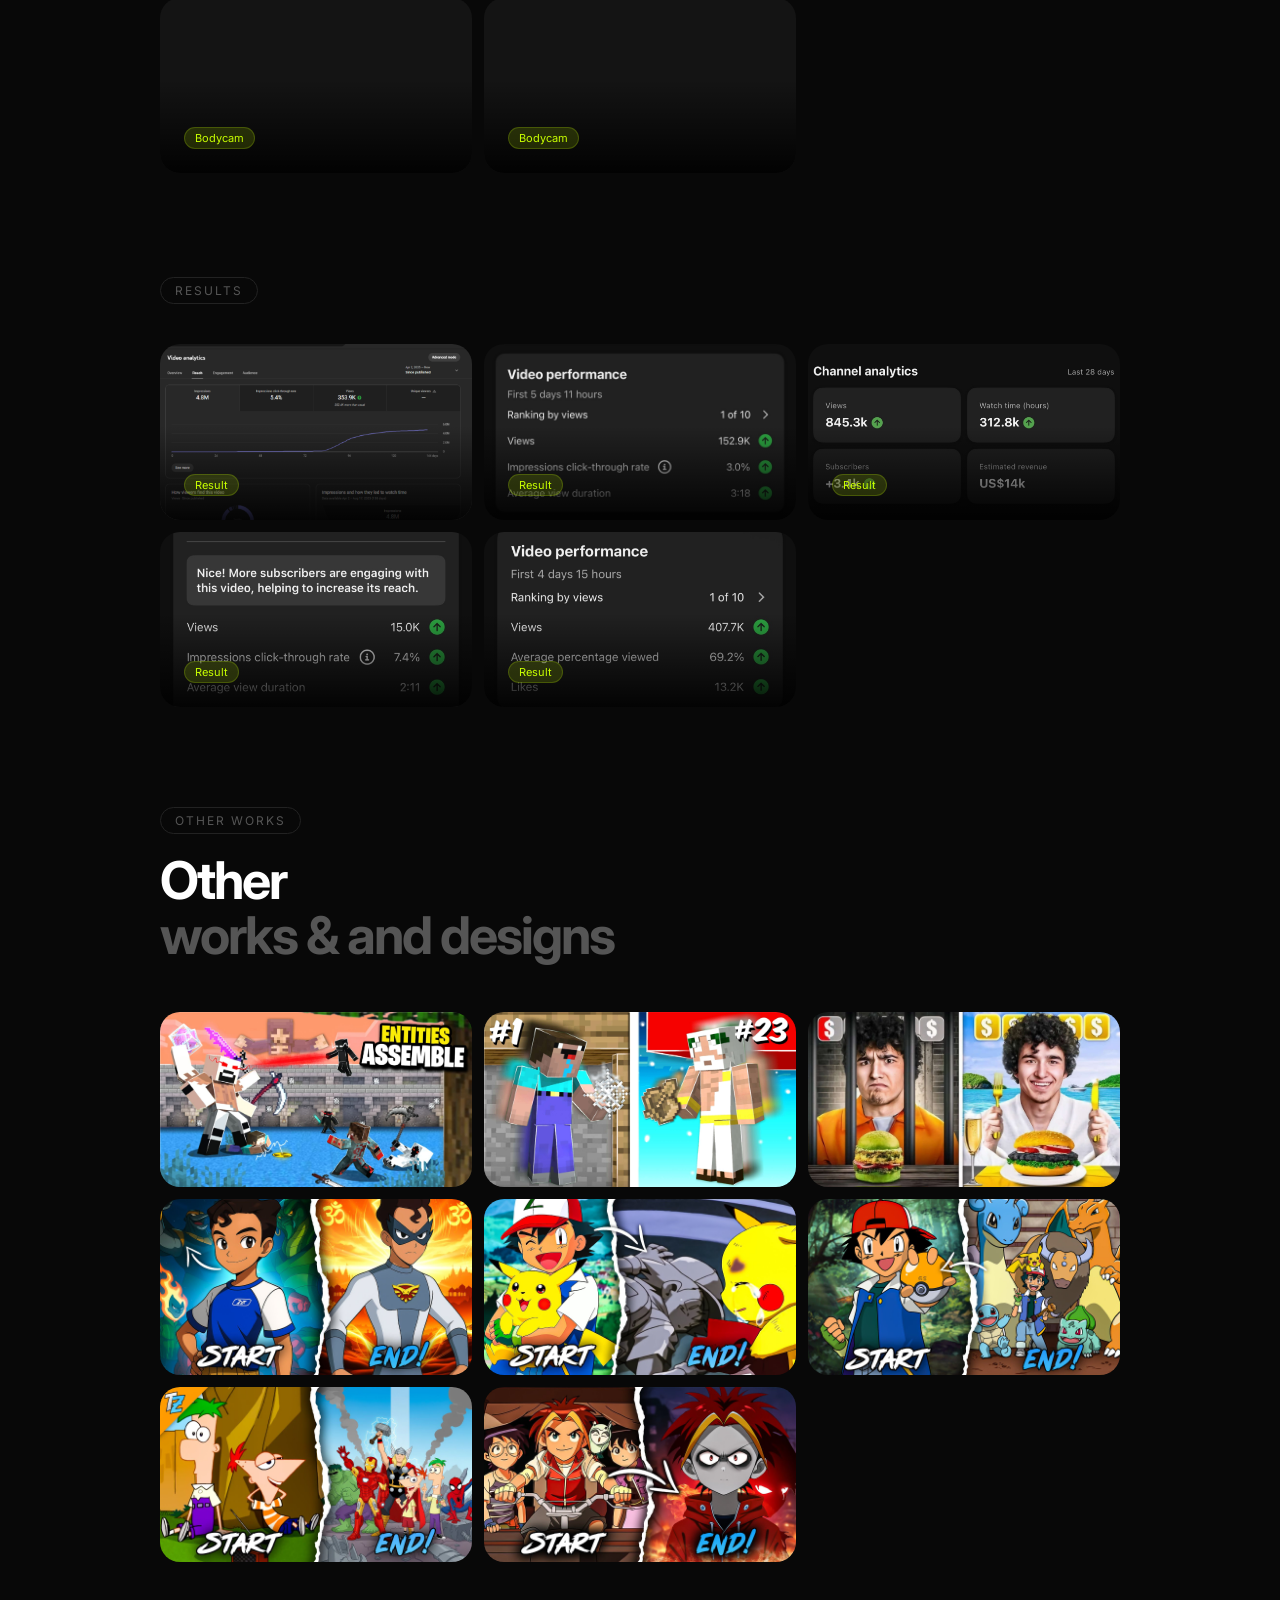
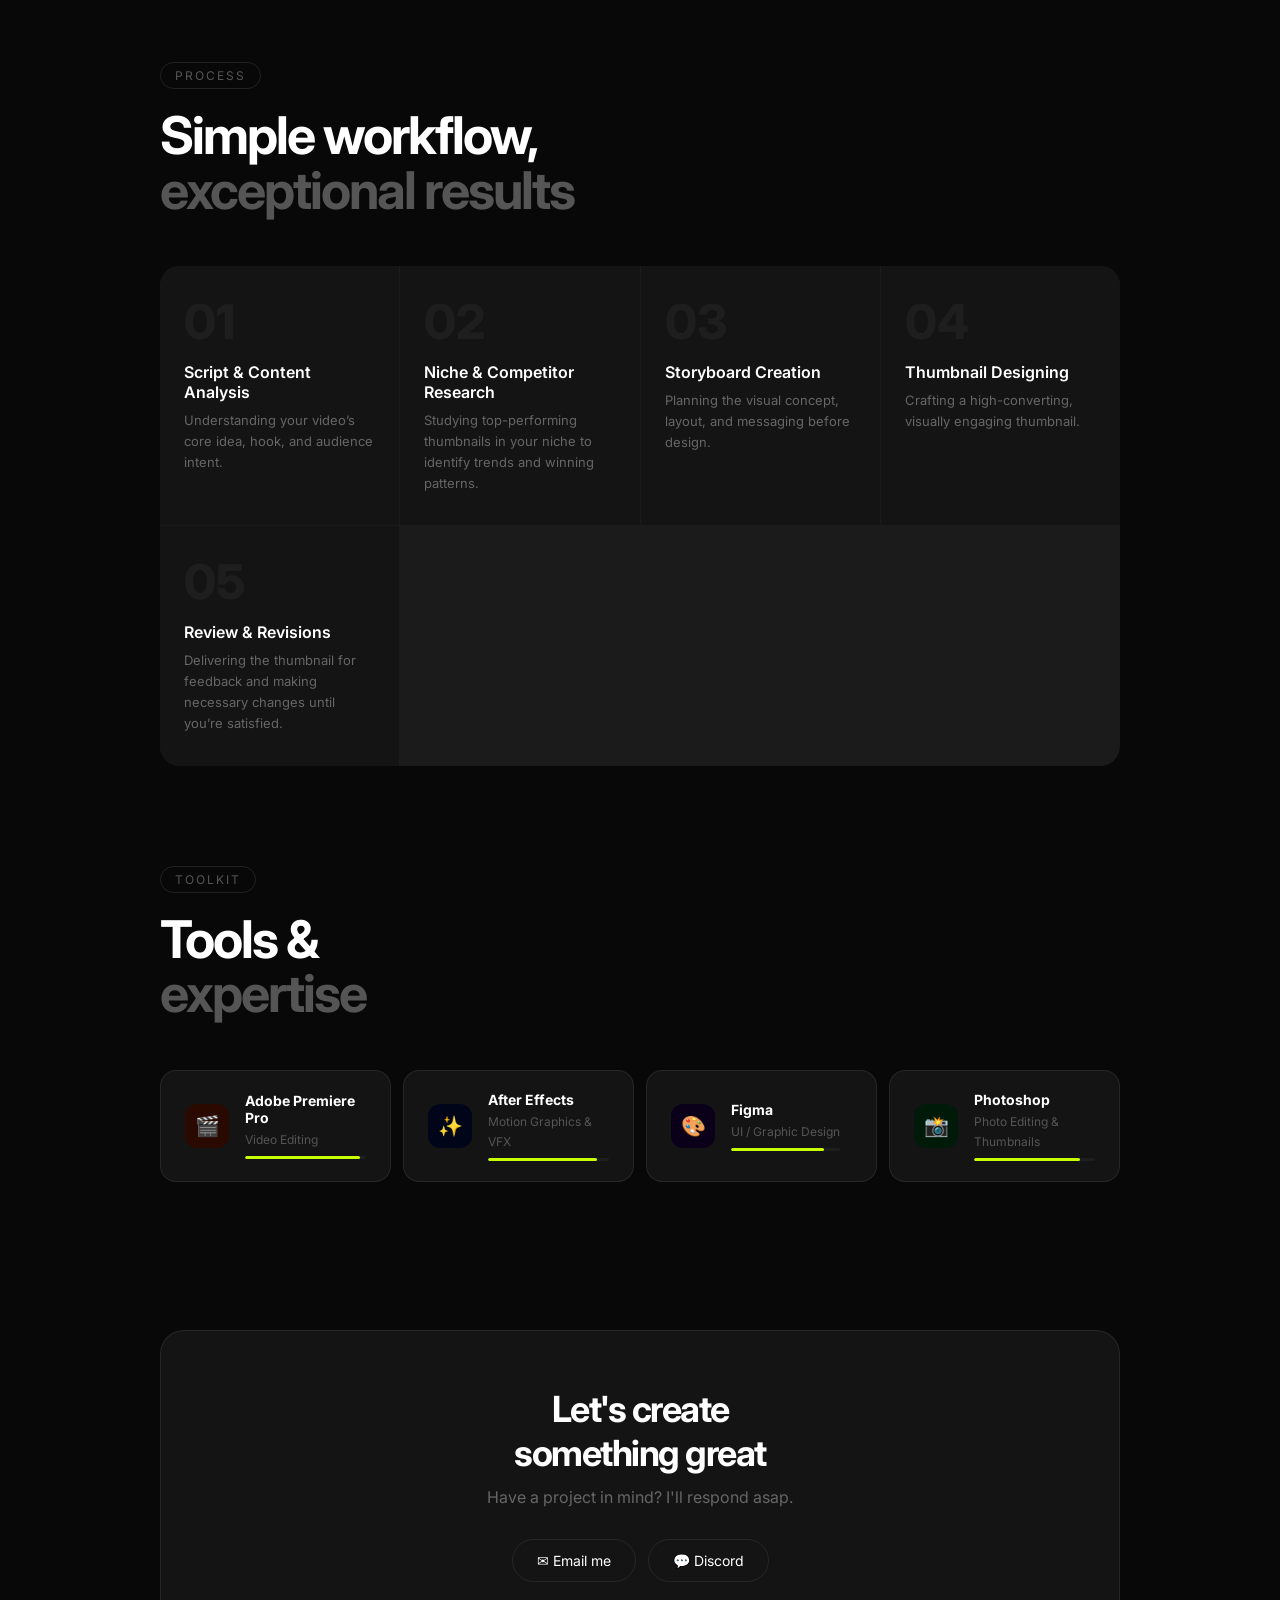
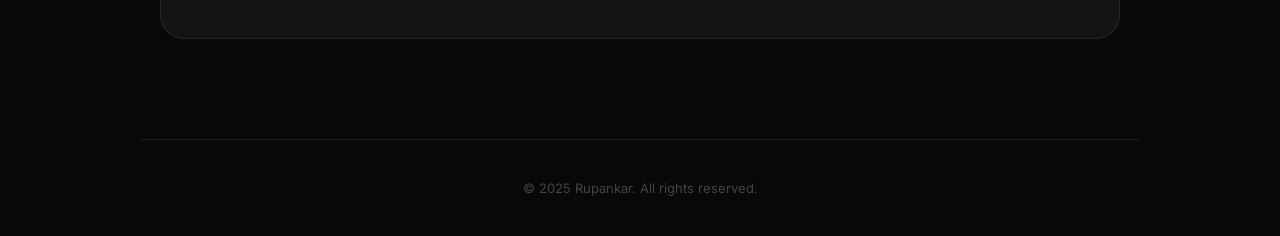
==== commit 7a98ff53: "Worflow changed" ====
--- a/index.html
+++ b/index.html
@@ -92,6 +92,8 @@
   /* ── 3D Carousel Container ── */
   .hero-carousel-wrapper {
     width: 100%;
+    max-width: 1000px;
+    margin: auto;
     position: relative;
     perspective: 1200px;
     margin-top: auto;
@@ -262,6 +264,8 @@
   .project-desc { font-size: 13px; color: #888; }
   .project-tag { display: inline-block; font-size: 11px; padding: 3px 10px; border-radius: 20px;
     background: rgba(200,255,0,0.15); color: var(--accent); border: 1px solid rgba(200,255,0,0.2); margin-top: 8px; }
+  .portfolio-category { margin-top: 56px; }
+  .category-title { font-size: 18px; font-weight: 700; color: #ddd; margin-bottom: 16px; }
 
   /* TESTIMONIALS */
   .testimonials-grid { display: grid; grid-template-columns: repeat(auto-fit, minmax(260px, 1fr)); gap: 16px; margin-top: 48px; }
@@ -340,95 +344,7 @@
 
   <!-- 3D Scrolling Carousel -->
   <div class="hero-carousel-wrapper">
-    <div class="hero-carousel-track" id="heroCarousel">
-      <!-- Set 1: Real artwork images -->
-      <div class="carousel-card">
-        <img src="2G9Wu6IKNy8-HD.jpg" alt="Artwork 1">
-        <div class="carousel-card-label">
-          <div class="carousel-card-tag"></div>
-          <div></div>
-        </div>
-      </div>
-      <div class="carousel-card">
-        <img src="8I1fFaXhbF4-HD.jpg" alt="Artwork 2">
-        <div class="carousel-card-label">
-          <div class="carousel-card-tag"></div>
-          <div></div>
-        </div>
-      </div>
-      <div class="carousel-card">
-        <img src="AecFpnj383A-HD.jpg" alt="Artwork 3">
-        <div class="carousel-card-label">
-          <div class="carousel-card-tag"></div>
-          <div></div>
-        </div>
-      </div>
-      <div class="carousel-card">
-        <img src="CBxG3Xv1-yQ-HD.jpg" alt="Artwork 4">
-        <div class="carousel-card-label">
-          <div class="carousel-card-tag"></div>
-          <div></div>
-        </div>
-      </div>
-      <div class="carousel-card">
-        <img src="CBxG3Xv1-yQ-HD.jpg" alt="Artwork 5">
-        <div class="carousel-card-label">
-          <div class="carousel-card-tag"></div>
-          <div></div>
-        </div>
-      </div>
-      <div class="carousel-card">
-        <img src="Cl_JpCSvTpk-HD.jpg" alt="Artwork 6">
-        <div class="carousel-card-label">
-          <div class="carousel-card-tag"></div>
-          <div></div>
-        </div>
-      </div>
-
-      <!-- Set 2: Duplicate for seamless infinite scroll -->
-      <div class="carousel-card">
-        <img src="DEa5hfcZyWo-HD.jpg" alt="Artwork 1">
-        <div class="carousel-card-label">
-          <div class="carousel-card-tag"></div>
-          <div></div>
-        </div>
-      </div>
-      <div class="carousel-card">
-        <img src="GV8KGcFqeLc-HD.jpg" alt="Artwork 2">
-        <div class="carousel-card-label">
-          <div class="carousel-card-tag"></div>
-          <div></div>
-        </div>
-      </div>
-      <div class="carousel-card">
-        <img src="JMObz0Dgq7M-HD.jpg" alt="Artwork 3">
-        <div class="carousel-card-label">
-          <div class="carousel-card-tag"></div>
-          <div></div>
-        </div>
-      </div>
-      <div class="carousel-card">
-        <img src="_a31MiAtCCU-HD.jpg" alt="Artwork 4">
-        <div class="carousel-card-label">
-          <div class="carousel-card-tag"></div>
-          <div></div>
-        </div>
-      </div>
-      <div class="carousel-card">
-        <img src="aEwfpdhnP8o-HD.jpg" alt="Artwork 5">
-        <div class="carousel-card-label">
-          <div class="carousel-card-tag"></div>
-          <div></div>
-        </div>
-      </div>
-      <div class="carousel-card">
-        <img src="cIgCv1PA5YE-HD.jpg" alt="Artwork 6">
-        <div class="carousel-card-label">
-          <div class="carousel-card-tag"></div>
-          <div></div>
-        </div>
-      </div>
-    </div>
+    <div class="hero-carousel-track" id="heroCarousel"></div>
   </div>
 </div>
 
@@ -436,254 +352,177 @@
 <section id="work">
   <div class="section-label">Projects</div>
   <h2>Crafted to impress,<br><span class="muted-text">built to perform</span></h2>
-
-  <!-- Thumbnail Grid -->
-  <div class="projects-grid" style="display:grid;grid-template-columns:repeat(auto-fit,minmax(260px,1fr));gap:12px;margin-top:48px;">
-
-    <div class="project-card">
-      <img src="2G9Wu6IKNy8-HD.jpg" class="project-thumb" alt="YouTube Thumbnail">
-      <div class="project-overlay">
-        <div class="project-tag">YouTube</div>
-        <!-- <div class="project-title">Cologne Ad Parody</div>
-        <div class="project-desc">Nexus Cologne — viral thumbnail design</div> -->
-      </div>
-    </div>
-
-    <div class="project-card">
-      <img src="8I1fFaXhbF4-HD.jpg" class="project-thumb" alt="YouTube Thumbnail">
-      <div class="project-overlay">
-        <div class="project-tag">Thumbnail</div>
-        <!-- <div class="project-title">Entities Assemble</div>
-        <div class="project-desc">Gaming — Minecraft action thumbnail</div> -->
-      </div>
-    </div>
-
-    <div class="project-card">
-      <img src="AecFpnj383A-HD.jpg" class="project-thumb" alt="YouTube Thumbnail">
-      <div class="project-overlay">
-        <div class="project-tag">Thumbnail</div>
-        <!-- <div class="project-title">Featured Work</div>
-        <div class="project-desc">YouTube — high-retention thumbnail</div> -->
-      </div>
-    </div>
-
-    <div class="project-card">
-      <img src="CBxG3Xv1-yQ-HD.jpg" class="project-thumb" alt="YouTube Thumbnail">
-      <div class="project-overlay">
-        <div class="project-tag">Thumbnail</div>
-        <!-- <div class="project-title">Featured Work</div>
-        <div class="project-desc">YouTube — click-worthy design</div> -->
-      </div>
-    </div>
-
-    <div class="project-card">
-      <img src="Cl_JpCSvTpk-HD.jpg" class="project-thumb" alt="YouTube Thumbnail">
-      <div class="project-overlay">
-        <div class="project-tag">Thumbnail</div>
-        <!-- <div class="project-title">Featured Work</div>
-        <div class="project-desc">YouTube — bold visual storytelling</div> -->
-      </div>
-    </div>
-
-    <div class="project-card">
-      <img src="DEa5hfcZyWo-HD.jpg" class="project-thumb" alt="YouTube Thumbnail">
-      <div class="project-overlay">
-        <div class="project-tag">Thumbnail</div>
-        <!-- <div class="project-title">Featured Work</div>
-        <div class="project-desc">YouTube — scroll-stopping design</div> -->
-      </div>
-    </div>
-
-    <div class="project-card">
-      <img src="GV8KGcFqeLc-HD.jpg" class="project-thumb" alt="YouTube Thumbnail">
-      <div class="project-overlay">
-        <div class="project-tag">Thumbnail</div>
-        <!-- <div class="project-title">Featured Work</div>
-        <div class="project-desc">YouTube — engagement-optimised</div> -->
-      </div>
-    </div>
-
-    <div class="project-card">
-      <img src="JMObz0Dgq7M-HD.jpg" class="project-thumb" alt="YouTube Thumbnail">
-      <div class="project-overlay">
-        <div class="project-tag">Thumbnail</div>
-        <!-- <div class="project-title">Featured Work</div>
-        <div class="project-desc">YouTube — cinematic thumbnail</div> -->
-      </div>
-    </div>
-
-    <div class="project-card">
-      <img src="_a31MiAtCCU-HD.jpg" class="project-thumb" alt="YouTube Thumbnail">
-      <div class="project-overlay">
-        <div class="project-tag">Thumbnail</div>
-        <!-- <div class="project-title">Featured Work</div>
-        <div class="project-desc">YouTube — curiosity-driven design</div> -->
-      </div>
-    </div>
-
-    <div class="project-card">
-      <img src="aEwfpdhnP8o-HD.jpg" class="project-thumb" alt="YouTube Thumbnail">
-      <div class="project-overlay">
-        <div class="project-tag">Thumbnail</div>
-        <!-- <div class="project-title">Featured Work</div>
-        <div class="project-desc">YouTube — emotion-led thumbnail</div> -->
-      </div>
-    </div>
-
-    <div class="project-card">
-      <img src="cIgCv1PA5YE-HD.jpg" class="project-thumb" alt="YouTube Thumbnail">
-      <div class="project-overlay">
-        <div class="project-tag">Thumbnail</div>
-        <!-- <div class="project-title">Featured Work</div>
-        <div class="project-desc">YouTube — high-contrast design</div> -->
-      </div>
-    </div>
-
-    <div class="project-card">
-      <img src="hiE6RIPe6U4-HD.jpg" class="project-thumb" alt="YouTube Thumbnail">
-      <div class="project-overlay">
-        <div class="project-tag">Thumbnail</div>
-        <!-- <div class="project-title">Featured Work</div>
-        <div class="project-desc">YouTube — face-led thumbnail</div> -->
-      </div>
-    </div>
-
-    <div class="project-card">
-      <img src="lRUrCBb9WFs-HD.jpg" class="project-thumb" alt="YouTube Thumbnail">
-      <div class="project-overlay">
-        <div class="project-tag">Thumbnail</div>
-        <!-- <div class="project-title">Featured Work</div>
-        <div class="project-desc">YouTube — minimalist design</div> -->
-      </div>
-    </div>
-
-    <div class="project-card">
-      <img src="m7tPX56EYfw-HD.jpg" class="project-thumb" alt="YouTube Thumbnail">
-      <div class="project-overlay">
-        <div class="project-tag">Thumbnail</div>
-        <!-- <div class="project-title">Featured Work</div>
-        <div class="project-desc">YouTube — text-forward layout</div> -->
-      </div>
-    </div>
-
-    <div class="project-card">
-      <img src="mqxgP8WlxJQ-HD.jpg" class="project-thumb" alt="YouTube Thumbnail">
-      <div class="project-overlay">
-        <div class="project-tag">Thumbnail</div>
-        <!-- <div class="project-title">Featured Work</div>
-        <div class="project-desc">YouTube — dramatic composition</div> -->
-      </div>
-    </div>
-
-    <div class="project-card">
-      <img src="nZ-_Otup-vY-HD.jpg" class="project-thumb" alt="YouTube Thumbnail">
-      <div class="project-overlay">
-        <div class="project-tag">Thumbnail</div>
-        <!-- <div class="project-title">Featured Work</div>
-        <div class="project-desc">YouTube — bold typography</div> -->
-      </div>
-    </div>
-
-    <div class="project-card">
-      <img src="nv3T0baKYYM-HD.jpg" class="project-thumb" alt="YouTube Thumbnail">
-      <div class="project-overlay">
-        <div class="project-tag">Thumbnail</div>
-        <!-- <div class="project-title">Featured Work</div>
-        <div class="project-desc">YouTube — viral concept layout</div> -->
-      </div>
-    </div>
-
-    <div class="project-card">
-      <img src="pTYEszkqNWU-HD.jpg" class="project-thumb" alt="YouTube Thumbnail">
-      <div class="project-overlay">
-        <div class="project-tag">Thumbnail</div>
-        <!-- <div class="project-title">Featured Work</div>
-        <div class="project-desc">YouTube — lifestyle thumbnail</div> -->
-      </div>
-    </div>
-
-    <div class="project-card">
-      <img src="veBE-Mjs-7A-HD.jpg" class="project-thumb" alt="YouTube Thumbnail">
-      <div class="project-overlay">
-        <div class="project-tag">Thumbnail</div>
-        <!-- <div class="project-title">Featured Work</div>
-        <div class="project-desc">YouTube — action scene design</div> -->
-      </div>
-    </div>
-
-  </div>
-
-  <!-- VIDEO EDITS -->
-  <div style="margin-top:48px;">
-    <div class="section-label" style="margin-bottom:20px;">Video Edits</div>
-    <div style="display:grid;grid-template-columns:repeat(auto-fit,minmax(260px,1fr));gap:12px;">
-
+  <div class="portfolio-category">
+    <div class="section-label" style="margin-bottom: 16px;">Thumbnails</div>
+    <h3 class="category-title">Bodycam Thumbnails</h3>
+    <div class="projects-grid" style="display:grid;grid-template-columns:repeat(auto-fit,minmax(260px,1fr));gap:12px;margin-top:24px;">
+      <div class="project-card">
+        <img src="assets/Thumbnails/Bodycam%20Thumbs/CBxG3Xv1-yQ-HD.jpg" class="project-thumb" alt="Bodycam Thumbnail">
+        <div class="project-overlay"><div class="project-tag">Bodycam</div></div>
+      </div>
+      <div class="project-card">
+        <img src="assets/Thumbnails/Bodycam%20Thumbs/DEa5hfcZyWo-HD.jpg" class="project-thumb" alt="Bodycam Thumbnail">
+        <div class="project-overlay"><div class="project-tag">Bodycam</div></div>
+      </div>
+      <div class="project-card">
+        <img src="assets/Thumbnails/Bodycam%20Thumbs/lRUrCBb9WFs-HD.jpg" class="project-thumb" alt="Bodycam Thumbnail">
+        <div class="project-overlay"><div class="project-tag">Bodycam</div></div>
+      </div>
+      <div class="project-card">
+        <img src="assets/Thumbnails/Bodycam%20Thumbs/m7tPX56EYfw-HD.jpg" class="project-thumb" alt="Bodycam Thumbnail">
+        <div class="project-overlay"><div class="project-tag">Bodycam</div></div>
+      </div>
+      <div class="project-card">
+        <img src="assets/Thumbnails/Bodycam%20Thumbs/nv3T0baKYYM-HD.jpg" class="project-thumb" alt="Bodycam Thumbnail">
+        <div class="project-overlay"><div class="project-tag">Bodycam</div></div>
+      </div>
+      <div class="project-card">
+        <img src="assets/Thumbnails/Bodycam%20Thumbs/pTYEszkqNWU-HD.jpg" class="project-thumb" alt="Bodycam Thumbnail">
+        <div class="project-overlay"><div class="project-tag">Bodycam</div></div>
+      </div>
+      <div class="project-card">
+        <img src="assets/Thumbnails/Bodycam%20Thumbs/_a31MiAtCCU-HD.jpg" class="project-thumb" alt="Bodycam Thumbnail">
+        <div class="project-overlay"><div class="project-tag">Bodycam</div></div>
+      </div>
+    </div>
+  </div>
+
+  <div class="portfolio-category">
+    <h3 class="category-title">Documentary Thumbnails</h3>
+    <div class="projects-grid" style="display:grid;grid-template-columns:repeat(auto-fit,minmax(260px,1fr));gap:12px;margin-top:24px;">
+      <div class="project-card">
+        <img src="assets/Thumbnails/Documentary%20Thumbs/AecFpnj383A-HD.jpg" class="project-thumb" alt="Documentary Thumbnail">
+        <div class="project-overlay"><div class="project-tag">Documentary</div></div>
+      </div>
+      <div class="project-card">
+        <img src="assets/Thumbnails/Documentary%20Thumbs/Cl_JpCSvTpk-HD.jpg" class="project-thumb" alt="Documentary Thumbnail">
+        <div class="project-overlay"><div class="project-tag">Documentary</div></div>
+      </div>
+      <div class="project-card">
+        <img src="assets/Thumbnails/Documentary%20Thumbs/GV8KGcFqeLc-HD.jpg" class="project-thumb" alt="Documentary Thumbnail">
+        <div class="project-overlay"><div class="project-tag">Documentary</div></div>
+      </div>
+      <div class="project-card">
+        <img src="assets/Thumbnails/Documentary%20Thumbs/JMObz0Dgq7M-HD.jpg" class="project-thumb" alt="Documentary Thumbnail">
+        <div class="project-overlay"><div class="project-tag">Documentary</div></div>
+      </div>
+      <div class="project-card">
+        <img src="assets/Thumbnails/Documentary%20Thumbs/mqxgP8WlxJQ-HD.jpg" class="project-thumb" alt="Documentary Thumbnail">
+        <div class="project-overlay"><div class="project-tag">Documentary</div></div>
+      </div>
+    </div>
+  </div>
+
+  <div class="portfolio-category">
+    <h3 class="category-title">Cartoon Thumbnails</h3>
+    <div class="projects-grid" style="display:grid;grid-template-columns:repeat(auto-fit,minmax(260px,1fr));gap:12px;margin-top:24px;">
+      <div class="project-card">
+        <img src="assets/Thumbnails/Cartoon%20Thumbs/IMG-20250813-WA0001.jpg" class="project-thumb" alt="Cartoon Thumbnail">
+        <div class="project-overlay"><div class="project-tag">Cartoon</div></div>
+      </div>
+      <div class="project-card">
+        <img src="assets/Thumbnails/Cartoon%20Thumbs/IMG-20250813-WA0002.jpg" class="project-thumb" alt="Cartoon Thumbnail">
+        <div class="project-overlay"><div class="project-tag">Cartoon</div></div>
+      </div>
+      <div class="project-card">
+        <img src="assets/Thumbnails/Cartoon%20Thumbs/IMG-20250813-WA0003.jpg" class="project-thumb" alt="Cartoon Thumbnail">
+        <div class="project-overlay"><div class="project-tag">Cartoon</div></div>
+      </div>
+      <div class="project-card">
+        <img src="assets/Thumbnails/Cartoon%20Thumbs/IMG-20250813-WA0004.jpg" class="project-thumb" alt="Cartoon Thumbnail">
+        <div class="project-overlay"><div class="project-tag">Cartoon</div></div>
+      </div>
+      <div class="project-card">
+        <img src="assets/Thumbnails/Cartoon%20Thumbs/IMG-20250813-WA0005.jpg" class="project-thumb" alt="Cartoon Thumbnail">
+        <div class="project-overlay"><div class="project-tag">Cartoon</div></div>
+      </div>
+    </div>
+  </div>
+
+  <div class="portfolio-category">
+    <h3 class="category-title">Challenge Video Thumbnails</h3>
+    <div class="projects-grid" style="display:grid;grid-template-columns:repeat(auto-fit,minmax(260px,1fr));gap:12px;margin-top:24px;">
+      <div class="project-card">
+        <img src="assets/Thumbnails/Challenge%20Video%20Thumbs/2G9Wu6IKNy8-HD.jpg" class="project-thumb" alt="Challenge Thumbnail">
+        <div class="project-overlay"><div class="project-tag">Challenge</div></div>
+      </div>
+      <div class="project-card">
+        <img src="assets/Thumbnails/Challenge%20Video%20Thumbs/aEwfpdhnP8o-HD.jpg" class="project-thumb" alt="Challenge Thumbnail">
+        <div class="project-overlay"><div class="project-tag">Challenge</div></div>
+      </div>
+      <div class="project-card">
+        <img src="assets/Thumbnails/Challenge%20Video%20Thumbs/cIgCv1PA5YE-HD.jpg" class="project-thumb" alt="Challenge Thumbnail">
+        <div class="project-overlay"><div class="project-tag">Challenge</div></div>
+      </div>
+      <div class="project-card">
+        <img src="assets/Thumbnails/Challenge%20Video%20Thumbs/IMG-20250327-WA0014.jpg" class="project-thumb" alt="Challenge Thumbnail">
+        <div class="project-overlay"><div class="project-tag">Challenge</div></div>
+      </div>
+      <div class="project-card">
+        <img src="assets/Thumbnails/Challenge%20Video%20Thumbs/veBE-Mjs-7A-HD.jpg" class="project-thumb" alt="Challenge Thumbnail">
+        <div class="project-overlay"><div class="project-tag">Challenge</div></div>
+      </div>
+    </div>
+  </div>
+
+  <div class="portfolio-category">
+    <h3 class="category-title">Minecraft & Gaming Thumbnails</h3>
+    <div class="projects-grid" style="display:grid;grid-template-columns:repeat(auto-fit,minmax(260px,1fr));gap:12px;margin-top:24px;">
+      <div class="project-card">
+        <img src="assets/Thumbnails/Minecraft-Gaming%20Thumbs/8I1fFaXhbF4-HD.jpg" class="project-thumb" alt="Minecraft Thumbnail">
+        <div class="project-overlay"><div class="project-tag">Gaming</div></div>
+      </div>
+      <div class="project-card">
+        <img src="assets/Thumbnails/Minecraft-Gaming%20Thumbs/hiE6RIPe6U4-HD.jpg" class="project-thumb" alt="Minecraft Thumbnail">
+        <div class="project-overlay"><div class="project-tag">Gaming</div></div>
+      </div>
+      <div class="project-card">
+        <img src="assets/Thumbnails/Minecraft-Gaming%20Thumbs/IMG-20250327-WA0012.jpg" class="project-thumb" alt="Minecraft Thumbnail">
+        <div class="project-overlay"><div class="project-tag">Gaming</div></div>
+      </div>
+      <div class="project-card">
+        <img src="assets/Thumbnails/Minecraft-Gaming%20Thumbs/IMG-20250327-WA0013.jpg" class="project-thumb" alt="Minecraft Thumbnail">
+        <div class="project-overlay"><div class="project-tag">Gaming</div></div>
+      </div>
+      <div class="project-card">
+        <img src="assets/Thumbnails/Minecraft-Gaming%20Thumbs/nZ-_Otup-vY-HD.jpg" class="project-thumb" alt="Minecraft Thumbnail">
+        <div class="project-overlay"><div class="project-tag">Gaming</div></div>
+      </div>
+    </div>
+  </div>
+
+  <div class="portfolio-category">
+    <div class="section-label" style="margin-bottom: 16px; margin-top: 48px;">Video Edits</div>
+    <h3 class="category-title">ADs</h3>
+    <div class="projects-grid" style="display:grid;grid-template-columns:repeat(auto-fit,minmax(260px,1fr));gap:12px;margin-top:24px;">
       <div class="project-card" style="aspect-ratio:16/9;">
         <video class="project-thumb" autoplay muted loop playsinline>
-          <source src="Taaran.mp4" type="video/mp4">
+          <source src="assets/ADs/Taaran.mp4" type="video/mp4">
         </video>
-        <div class="project-overlay">
-          <div class="project-tag">Ad video</div>
-          <!-- <div class="project-title">Taaran</div>
-          <div class="project-desc">Cinematic short — colour grade &amp; edit</div> -->
-        </div>
-      </div>
-
-      <div class="project-card" style="aspect-ratio:16/9;">
-        <video class="project-thumb" autoplay muted loop playsinline>
-          <source src="Gangster Disguised as Dustbin.mp4" type="video/mp4">
-        </video>
-        <div class="project-overlay">
-          <div class="project-tag">Viral Clip</div>
-          <!-- <div class="project-title">Gangster Disguised as Dustbin</div>
-          <div class="project-desc">News-style viral edit</div> -->
-        </div>
-      </div>
-
-      <div class="project-card" style="aspect-ratio:16/9;">
-        <video class="project-thumb" autoplay muted loop playsinline>
-          <source src="He attacked the Wrong Lady Officer.mp4" type="video/mp4">
-        </video>
-        <div class="project-overlay">
-          <div class="project-tag">Viral Clip</div>
-          <!-- <div class="project-title">He Attacked the Wrong Lady Officer</div>
-          <div class="project-desc">Dramatic recut — pacing &amp; sound</div> -->
-        </div>
-      </div>
-
-      <div class="project-card" style="aspect-ratio:16/9;">
-        <video class="project-thumb" autoplay muted loop playsinline>
-          <source src="Police Countered a Stabber.mp4" type="video/mp4">
-        </video>
-        <div class="project-overlay">
-          <div class="project-tag">Viral Clip</div>
-          <!-- <div class="project-title">Police Countered a Stabber</div>
-          <div class="project-desc">Tension-driven edit</div> -->
-        </div>
-      </div>
-
-      <div class="project-card" style="aspect-ratio:16/9;">
-        <video class="project-thumb" autoplay muted loop playsinline>
-          <source src="Police Saved themselves from a Stabber.mp4" type="video/mp4">
-        </video>
-        <div class="project-overlay">
-          <div class="project-tag">Viral Clip</div>
-          <!-- <div class="project-title">Police Saved Themselves</div>
-          <div class="project-desc">High-tension action recut</div> -->
-        </div>
-      </div>
-
-      <div class="project-card" style="aspect-ratio:16/9;">
-        <video class="project-thumb" autoplay muted loop playsinline>
-          <source src="Shopowner Oversmarts Armed Robber.mp4" type="video/mp4">
-        </video>
-        <div class="project-overlay">
-          <div class="project-tag">Viral Clip</div>
-          <div class="project-title">Shopowner Oversmarts Armed Robber</div>
-          <div class="project-desc">Suspense &amp; reveal edit</div>
-        </div>
-      </div>
-
+        <div class="project-overlay"><div class="project-tag">Ad</div></div>
+      </div>
+    </div>
+  </div>
+
+  <div class="portfolio-category">
+    <h3 class="category-title">Bodycam Shorts</h3>
+    <div class="projects-grid" style="display:grid;grid-template-columns:repeat(auto-fit,minmax(260px,1fr));gap:12px;margin-top:24px;">
+      <div class="project-card" style="aspect-ratio:16/9;"><video class="project-thumb" autoplay muted loop playsinline><source src="assets/Bodycam%20Shorts/Gangster%20Disguised%20as%20Dustbin.mp4" type="video/mp4"></video><div class="project-overlay"><div class="project-tag">Bodycam</div></div></div>
+      <div class="project-card" style="aspect-ratio:16/9;"><video class="project-thumb" autoplay muted loop playsinline><source src="assets/Bodycam%20Shorts/He%20attacked%20the%20Wrong%20Lady%20Officer.mp4" type="video/mp4"></video><div class="project-overlay"><div class="project-tag">Bodycam</div></div></div>
+      <div class="project-card" style="aspect-ratio:16/9;"><video class="project-thumb" autoplay muted loop playsinline><source src="assets/Bodycam%20Shorts/Police%20Countered%20a%20Stabber.mp4" type="video/mp4"></video><div class="project-overlay"><div class="project-tag">Bodycam</div></div></div>
+      <div class="project-card" style="aspect-ratio:16/9;"><video class="project-thumb" autoplay muted loop playsinline><source src="assets/Bodycam%20Shorts/Police%20Saved%20themselves%20from%20a%20Stabber.mp4" type="video/mp4"></video><div class="project-overlay"><div class="project-tag">Bodycam</div></div></div>
+      <div class="project-card" style="aspect-ratio:16/9;"><video class="project-thumb" autoplay muted loop playsinline><source src="assets/Bodycam%20Shorts/Shopowner%20Oversmarts%20Armed%20Robber.mp4" type="video/mp4"></video><div class="project-overlay"><div class="project-tag">Bodycam</div></div></div>
+    </div>
+  </div>
+
+  <div class="portfolio-category">
+    <div class="section-label" style="margin-bottom: 16px; margin-top: 48px;">Results</div>
+    <div class="projects-grid" style="display:grid;grid-template-columns:repeat(auto-fit,minmax(260px,1fr));gap:12px;margin-top:24px;">
+      <div class="project-card"><img src="assets/Results/IMG_20260410_141004.png" class="project-thumb" alt="Results image"><div class="project-overlay"><div class="project-tag">Result</div></div></div>
+      <div class="project-card"><img src="assets/Results/IMG_20260410_141022.png" class="project-thumb" alt="Results image"><div class="project-overlay"><div class="project-tag">Result</div></div></div>
+      <div class="project-card"><img src="assets/Results/IMG_20260410_141035.png" class="project-thumb" alt="Results image"><div class="project-overlay"><div class="project-tag">Result</div></div></div>
+      <div class="project-card"><img src="assets/Results/IMG_20260410_141053.png" class="project-thumb" alt="Results image"><div class="project-overlay"><div class="project-tag">Result</div></div></div>
+      <div class="project-card"><img src="assets/Results/IMG_20260410_141112.png" class="project-thumb" alt="Results image"><div class="project-overlay"><div class="project-tag">Result</div></div></div>
     </div>
   </div>
 
@@ -860,6 +699,82 @@
       if (!wasOpen) item.classList.add('open');
     });
   });
+
+  document.addEventListener('DOMContentLoaded', () => {
+    const categories = {
+      'Bodycam Thumbs': [
+        'CBxG3Xv1-yQ-HD.jpg',
+        'DEa5hfcZyWo-HD.jpg',
+        'lRUrCBb9WFs-HD.jpg',
+        'm7tPX56EYfw-HD.jpg',
+        'nv3T0baKYYM-HD.jpg',
+        'pTYEszkqNWU-HD.jpg',
+        '_a31MiAtCCU-HD.jpg'
+      ],
+      'Documentary Thumbs': [
+        'AecFpnj383A-HD.jpg',
+        'Cl_JpCSvTpk-HD.jpg',
+        'GV8KGcFqeLc-HD.jpg',
+        'JMObz0Dgq7M-HD.jpg',
+        'mqxgP8WlxJQ-HD.jpg'
+      ],
+      'Cartoon Thumbs': [
+        'IMG-20250813-WA0001.jpg',
+        'IMG-20250813-WA0002.jpg',
+        'IMG-20250813-WA0003.jpg',
+        'IMG-20250813-WA0004.jpg',
+        'IMG-20250813-WA0005.jpg'
+      ],
+      'Challenge Video Thumbs': [
+        '2G9Wu6IKNy8-HD.jpg',
+        'aEwfpdhnP8o-HD.jpg',
+        'cIgCv1PA5YE-HD.jpg',
+        'IMG-20250327-WA0014.jpg',
+        'veBE-Mjs-7A-HD.jpg'
+      ],
+      'Minecraft-Gaming Thumbs': [
+        '8I1fFaXhbF4-HD.jpg',
+        'hiE6RIPe6U4-HD.jpg',
+        'IMG-20250327-WA0012.jpg',
+        'IMG-20250327-WA0013.jpg',
+        'nZ-_Otup-vY-HD.jpg'
+      ]
+    };
+
+    const track = document.getElementById('heroCarousel');
+    if (!track) return;
+
+    const getRandomItem = items => items[Math.floor(Math.random() * items.length)];
+
+    const createCard = (category, fileName) => {
+      const card = document.createElement('div');
+      card.className = 'carousel-card';
+
+      const img = document.createElement('img');
+      const path = `assets/Thumbnails/${encodeURIComponent(category)}/${encodeURIComponent(fileName)}`;
+      img.src = path;
+      img.alt = `${category} thumbnail`;
+      card.appendChild(img);
+
+      const label = document.createElement('div');
+      label.className = 'carousel-card-label';
+      const tag = document.createElement('div');
+      tag.className = 'carousel-card-tag';
+      tag.textContent = category.replace(/\s*Thumbs$/, '');
+      label.appendChild(tag);
+      card.appendChild(label);
+
+      return card;
+    };
+
+    const selectedCards = Object.entries(categories).map(([category, files]) => ({
+      category,
+      file: getRandomItem(files)
+    }));
+
+    selectedCards.forEach(({ category, file }) => track.appendChild(createCard(category, file)));
+    selectedCards.forEach(({ category, file }) => track.appendChild(createCard(category, file)));
+  });
 </script>
 
 </body>
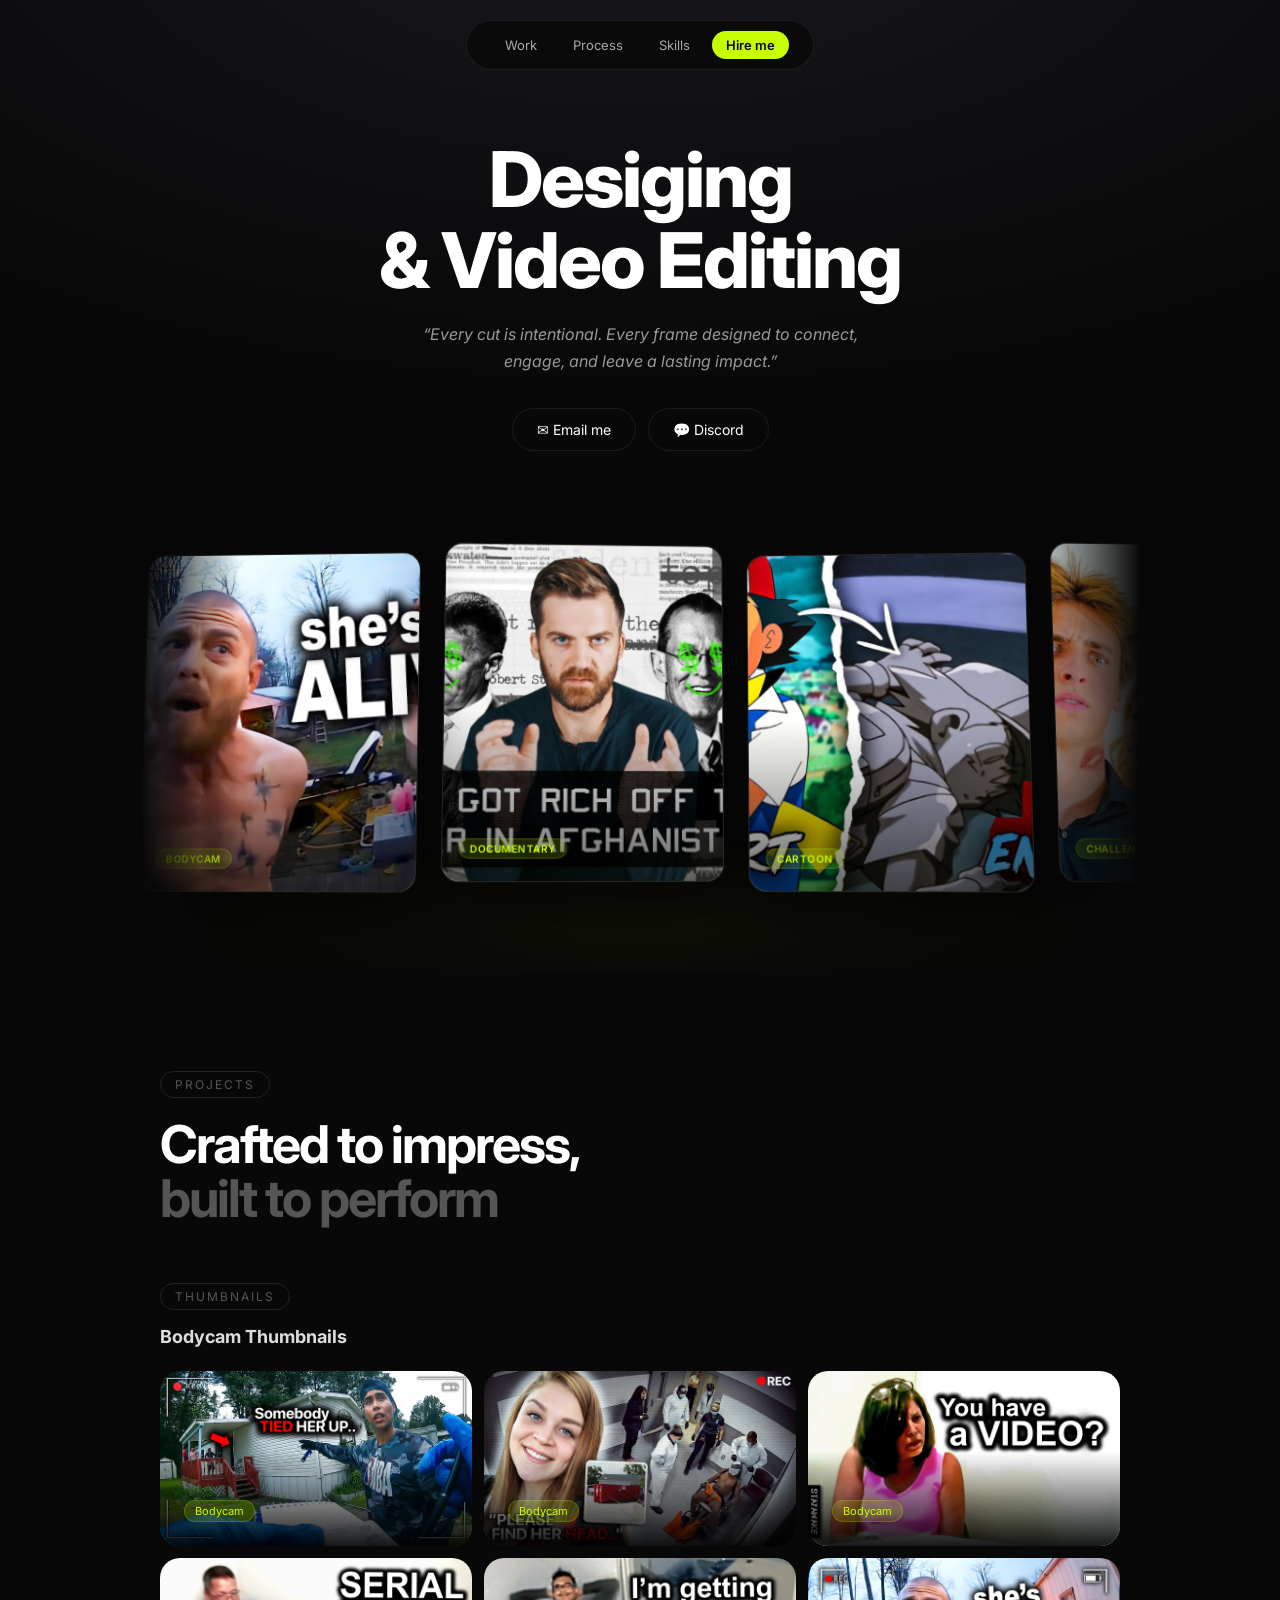
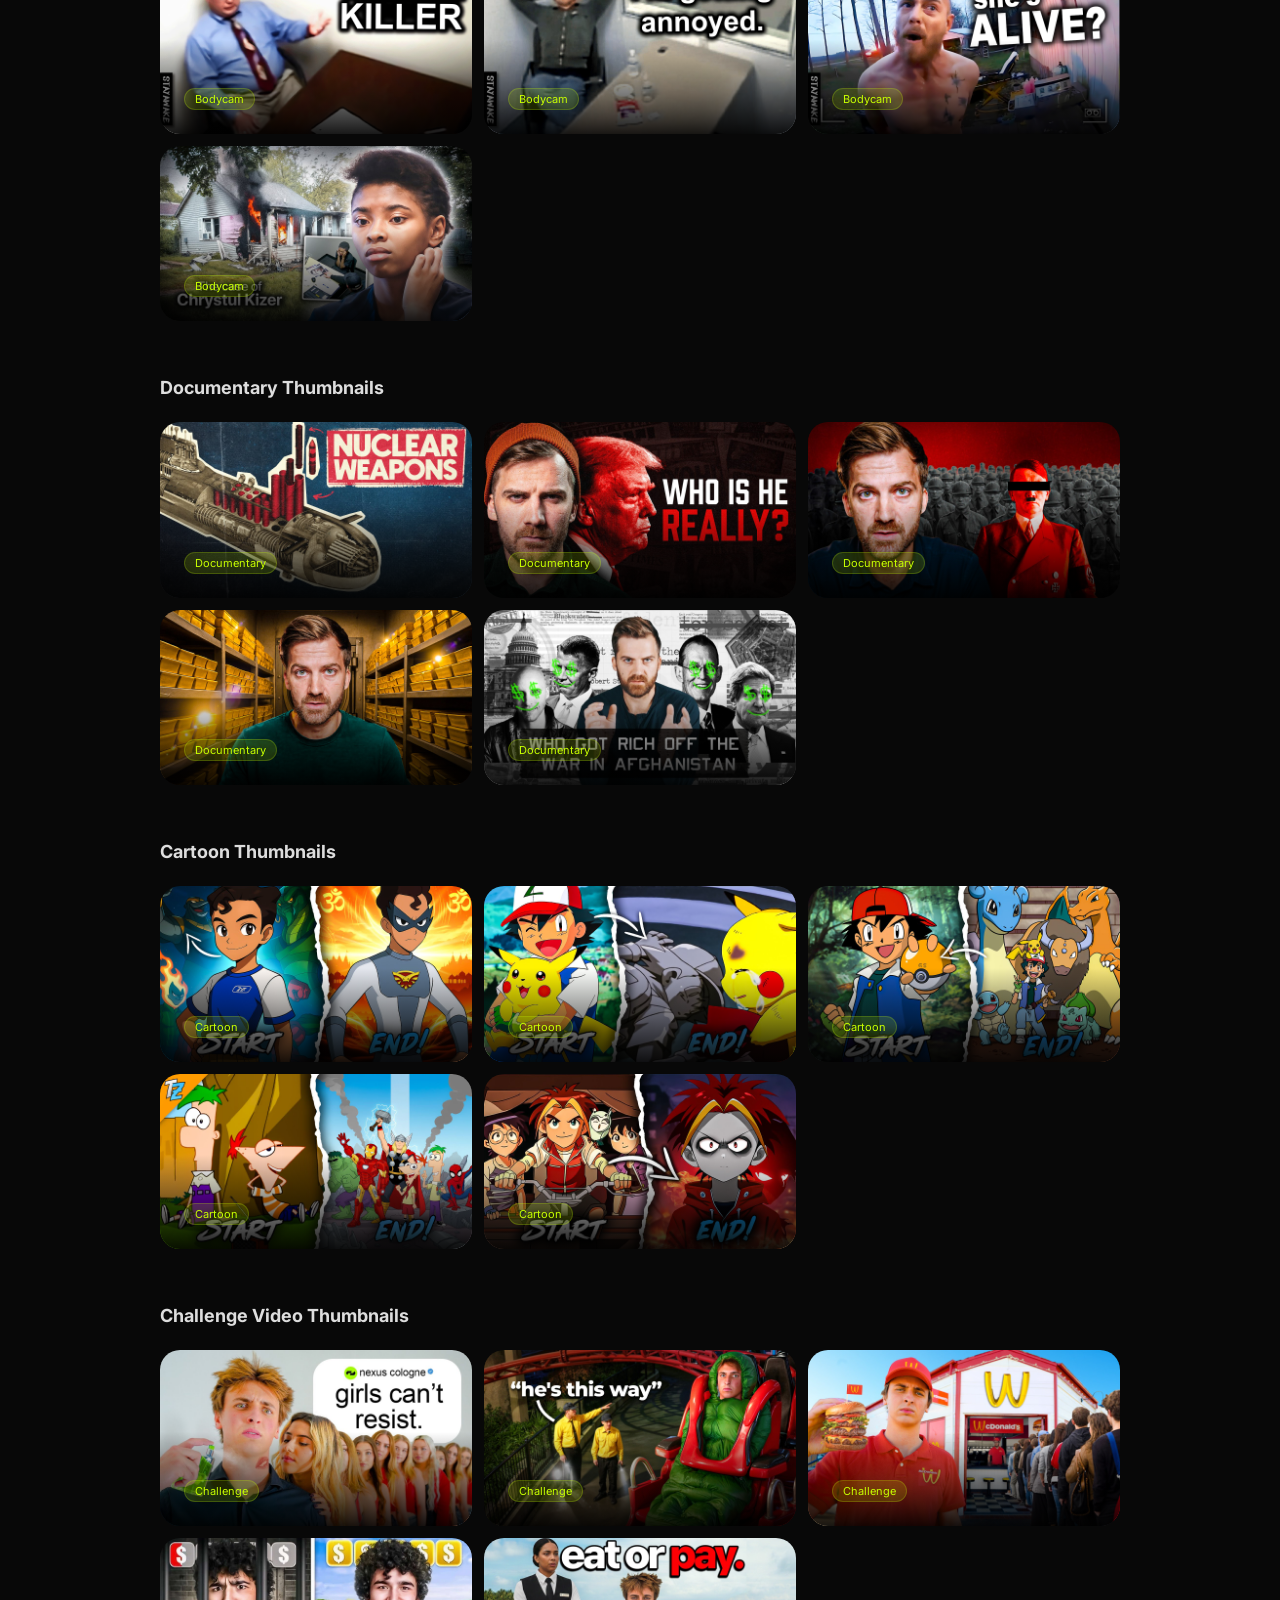
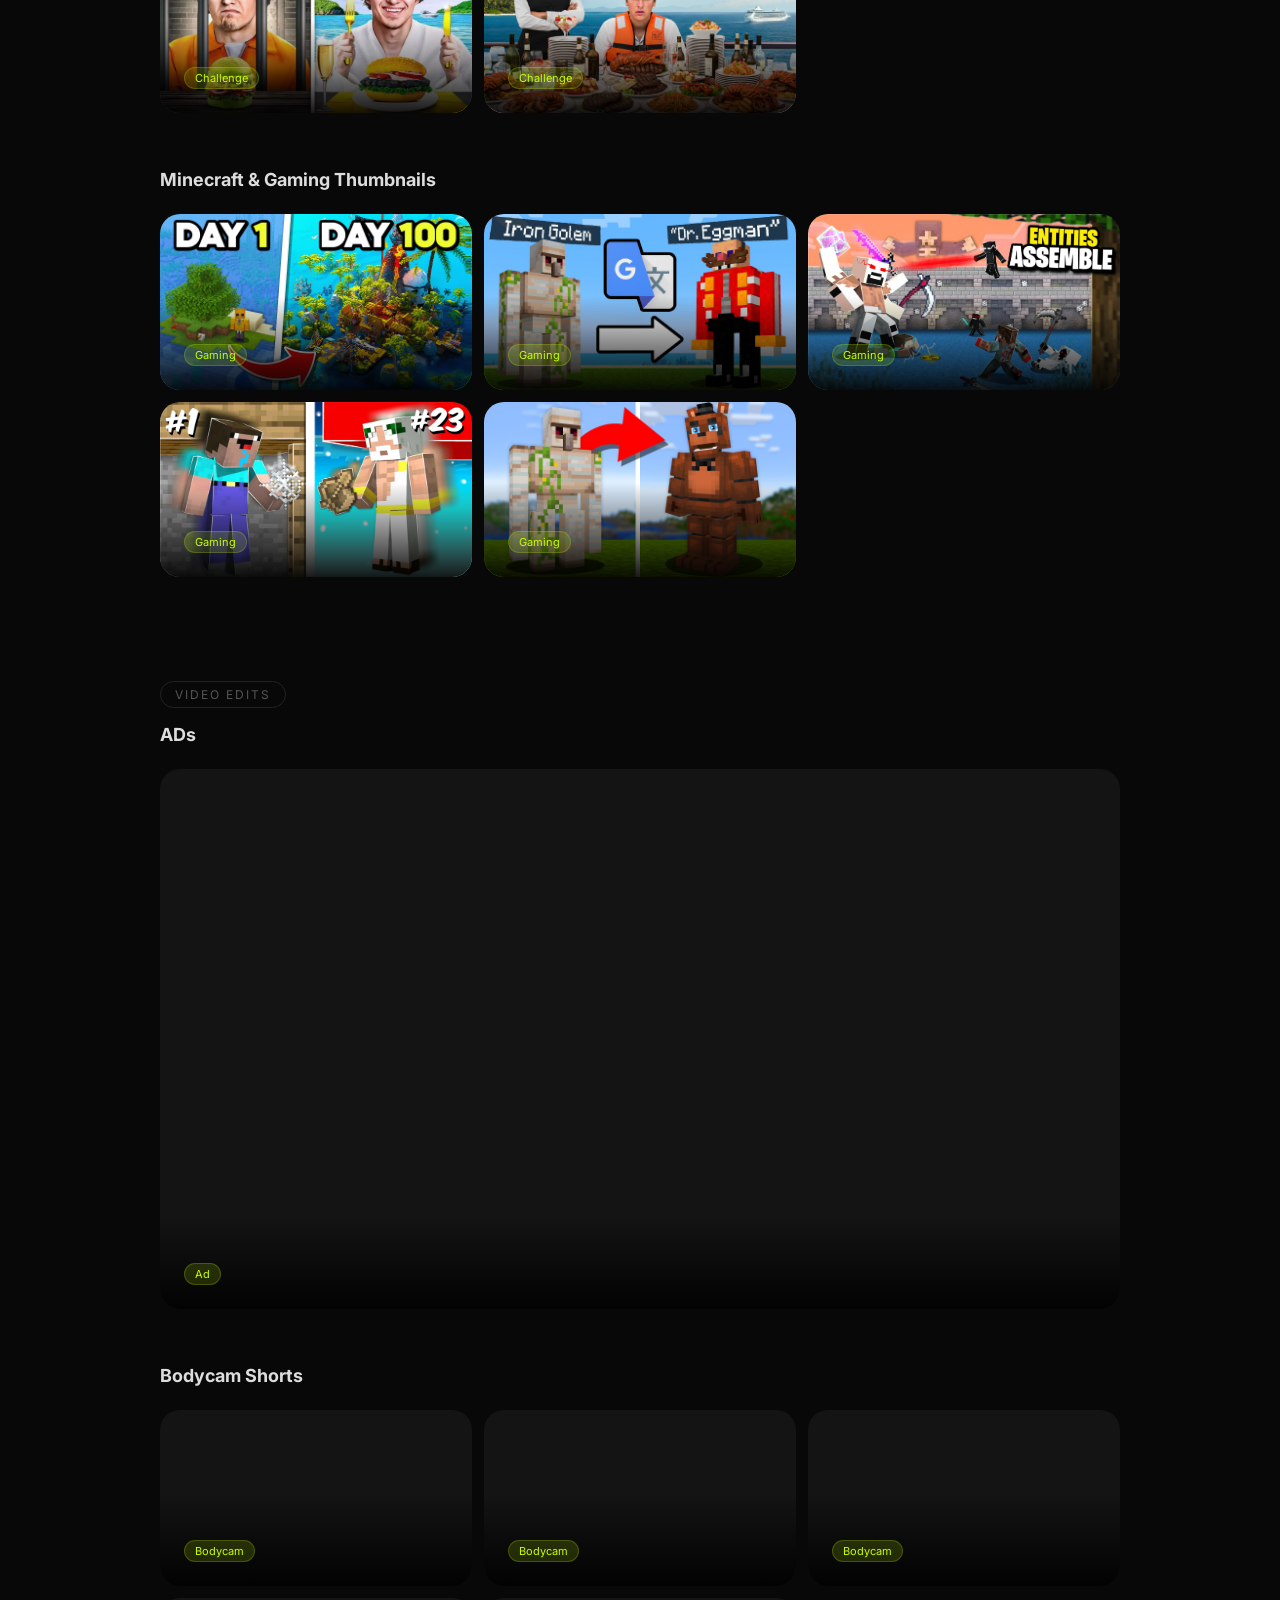
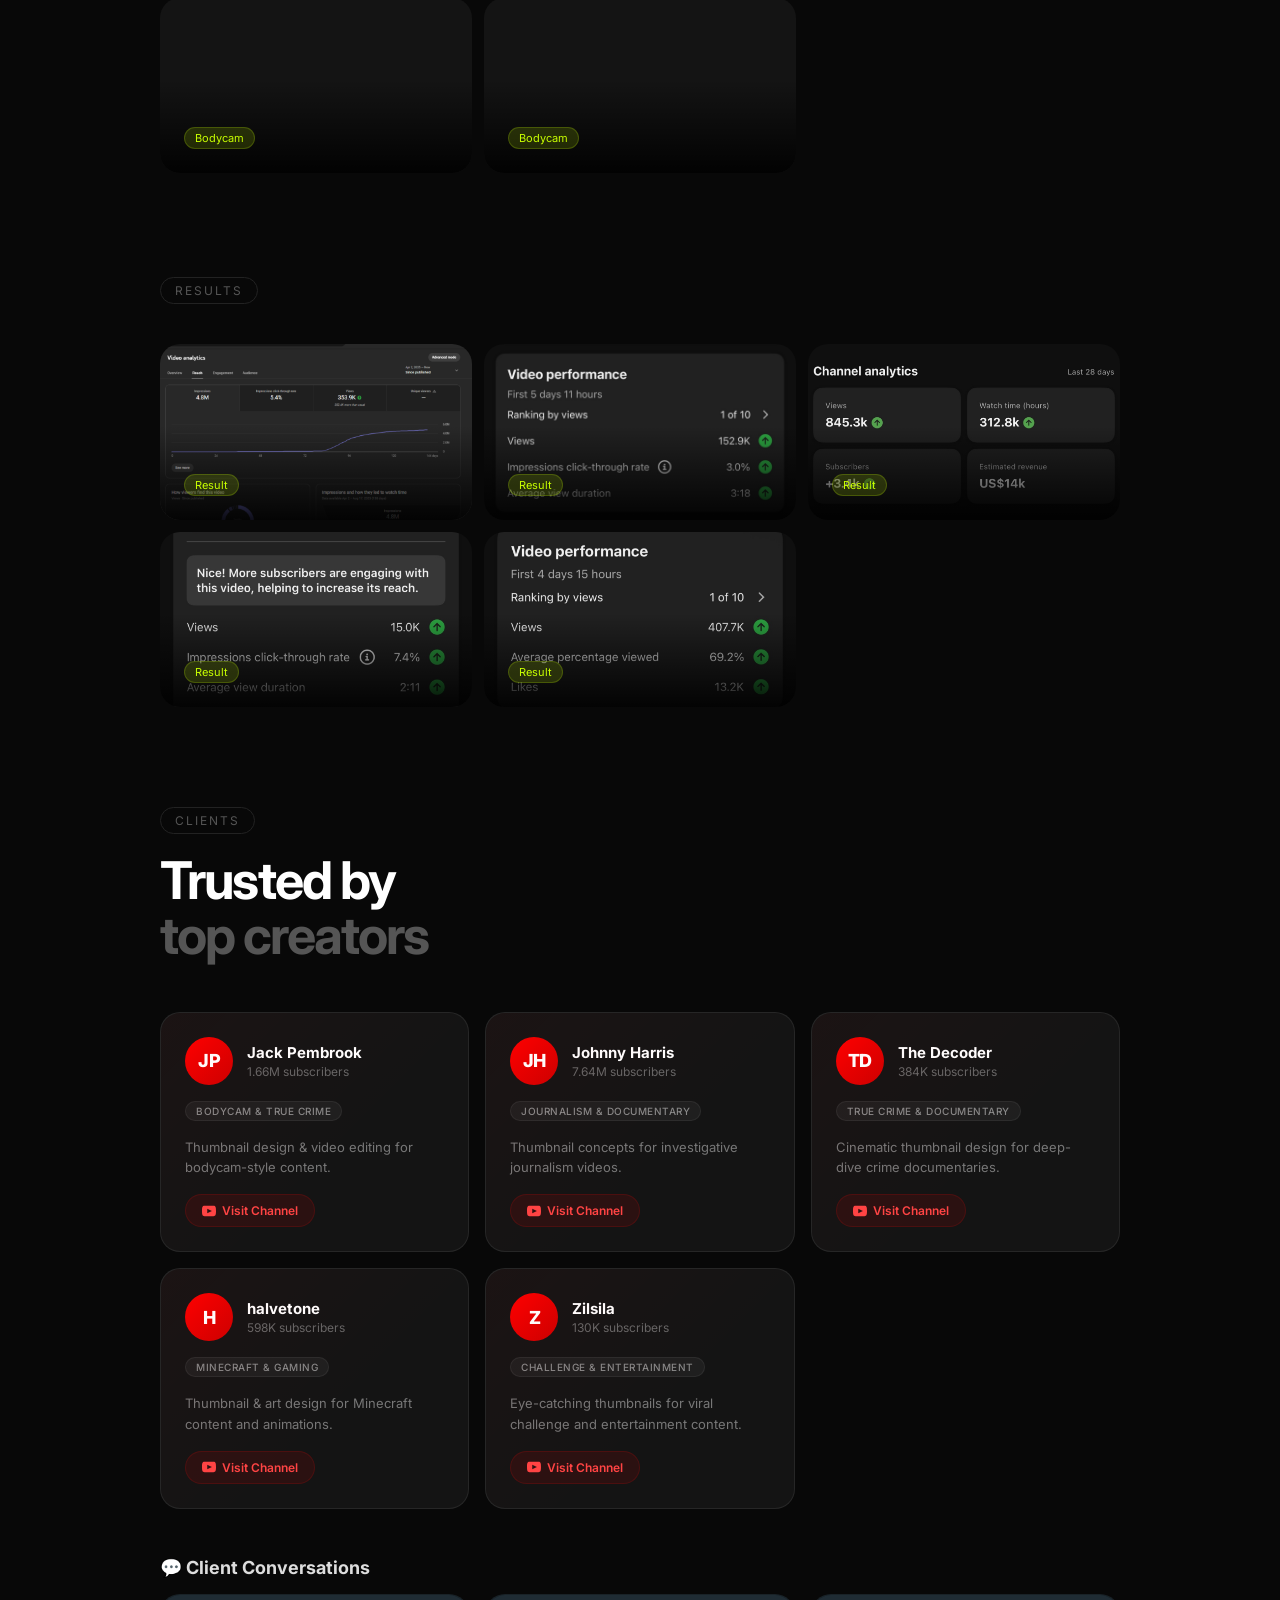
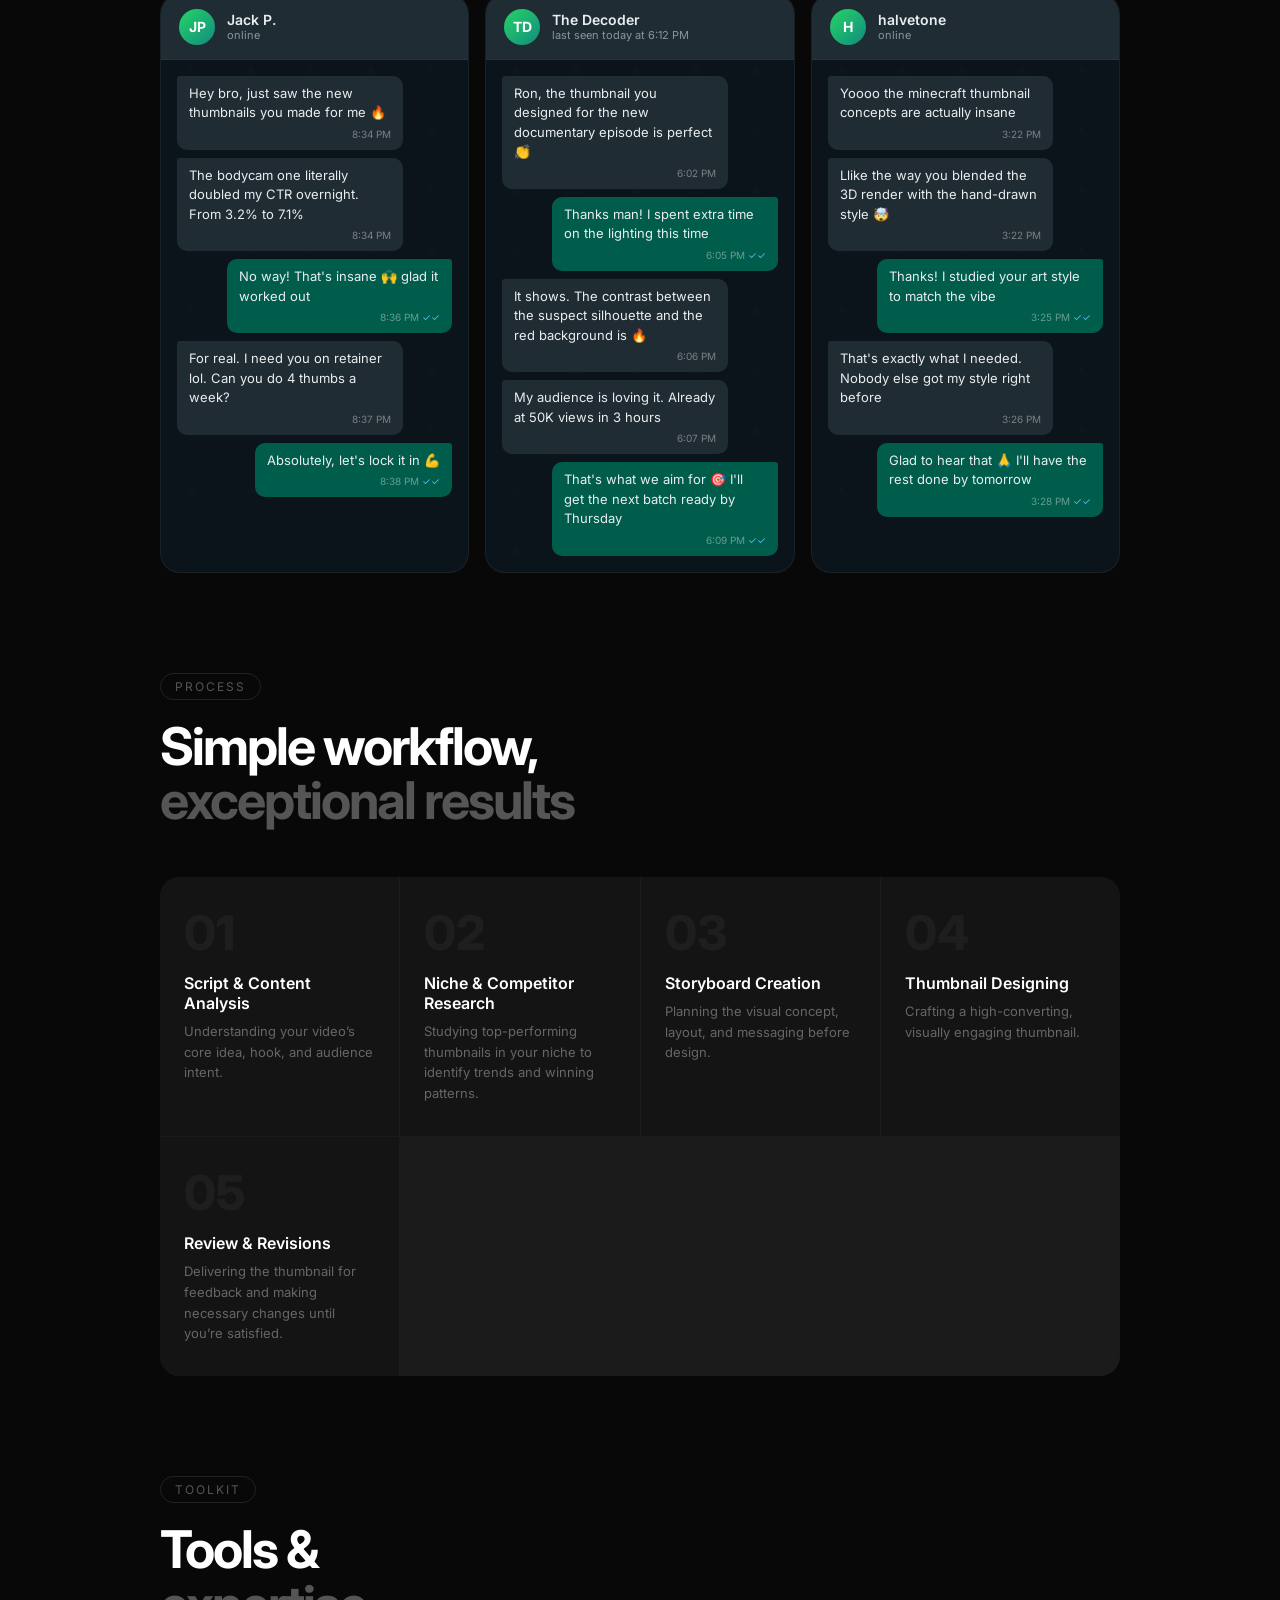
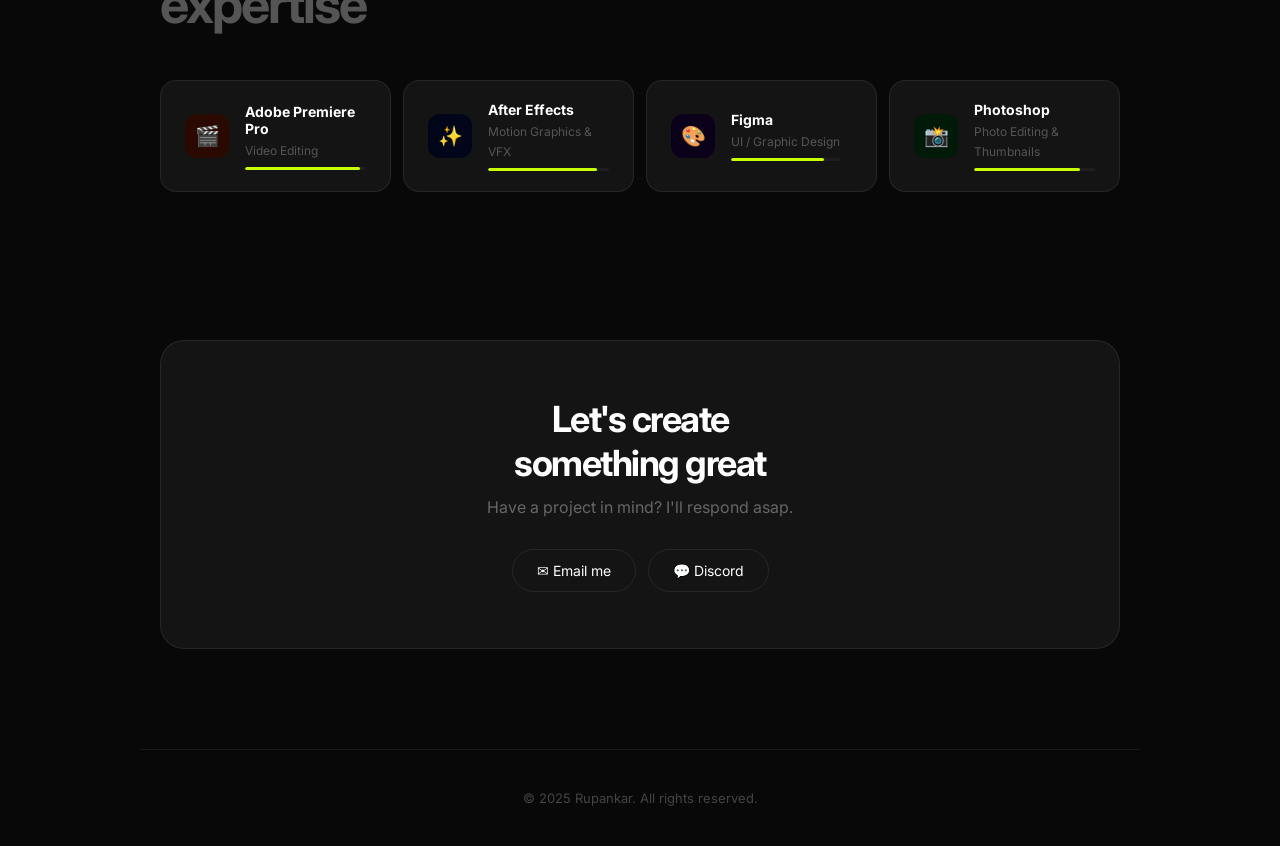
==== commit 2cc5e6e4: "Testimonilas added" ====
--- a/index.html
+++ b/index.html
@@ -267,16 +267,102 @@
   .portfolio-category { margin-top: 56px; }
   .category-title { font-size: 18px; font-weight: 700; color: #ddd; margin-bottom: 16px; }
 
-  /* TESTIMONIALS */
-  .testimonials-grid { display: grid; grid-template-columns: repeat(auto-fit, minmax(260px, 1fr)); gap: 16px; margin-top: 48px; }
-  .testimonial-card { background: var(--card-bg); border: 1px solid var(--border); border-radius: 20px; padding: 24px; }
-  .stars { color: var(--accent); font-size: 14px; margin-bottom: 16px; letter-spacing: 2px; }
-  .testimonial-text { font-size: 14px; color: #aaa; line-height: 1.7; margin-bottom: 20px; }
-  .testimonial-author { display: flex; align-items: center; gap: 12px; }
-  .avatar { width: 40px; height: 40px; border-radius: 50%; background: #222;
-    display: flex; align-items: center; justify-content: center; font-size: 16px; font-weight: 600; color: var(--accent); }
-  .author-info strong { display: block; font-size: 14px; }
-  .author-info span { font-size: 12px; color: #555; }
+  /* TESTIMONIALS — YouTube Client Cards */
+  .testimonials-section-header { margin-bottom: 48px; }
+  .yt-clients-grid { display: grid; grid-template-columns: repeat(auto-fit, minmax(280px, 1fr)); gap: 16px; margin-bottom: 48px; }
+  .yt-client-card {
+    background: var(--card-bg); border: 1px solid var(--border); border-radius: 20px;
+    padding: 24px; display: flex; flex-direction: column; gap: 16px;
+    transition: all 0.3s ease; position: relative; overflow: hidden;
+  }
+  .yt-client-card::before {
+    content: ''; position: absolute; inset: 0;
+    background: linear-gradient(135deg, rgba(255,0,0,0.03) 0%, transparent 60%);
+    pointer-events: none;
+  }
+  .yt-client-card:hover {
+    border-color: rgba(255,60,60,0.25); transform: translateY(-4px);
+    box-shadow: 0 16px 48px rgba(0,0,0,0.4);
+  }
+  .yt-client-header { display: flex; align-items: center; gap: 14px; }
+  .yt-avatar {
+    width: 48px; height: 48px; border-radius: 50%; flex-shrink: 0;
+    background: linear-gradient(135deg, #ff0000, #cc0000);
+    display: flex; align-items: center; justify-content: center;
+    font-size: 18px; font-weight: 800; color: #fff; letter-spacing: -0.5px;
+  }
+  .yt-client-info { flex: 1; min-width: 0; }
+  .yt-client-name { font-size: 15px; font-weight: 700; color: var(--white); white-space: nowrap; overflow: hidden; text-overflow: ellipsis; }
+  .yt-client-subs { font-size: 12px; color: #666; margin-top: 2px; }
+  .yt-client-niche {
+    display: inline-block; font-size: 10px; padding: 3px 10px; border-radius: 20px;
+    background: rgba(255,255,255,0.05); color: #888; border: 1px solid rgba(255,255,255,0.06);
+    font-weight: 500; letter-spacing: 0.5px; text-transform: uppercase; align-self: flex-start;
+  }
+  .yt-client-desc { font-size: 13px; color: #777; line-height: 1.6; }
+  .yt-visit-btn {
+    display: inline-flex; align-items: center; gap: 6px; padding: 8px 16px;
+    border-radius: 50px; font-size: 12px; font-weight: 600;
+    background: rgba(255,0,0,0.1); color: #ff4444; border: 1px solid rgba(255,0,0,0.15);
+    transition: all 0.2s; align-self: flex-start; cursor: pointer;
+  }
+  .yt-visit-btn:hover { background: rgba(255,0,0,0.2); border-color: rgba(255,0,0,0.3); }
+  .yt-visit-btn svg { width: 14px; height: 14px; }
+
+  /* TESTIMONIALS — WhatsApp Chat Cards */
+  .wa-section-label { font-size: 18px; font-weight: 700; color: #ddd; margin-bottom: 16px; margin-top: 16px; }
+  .wa-chats-grid { display: grid; grid-template-columns: repeat(auto-fit, minmax(300px, 1fr)); gap: 16px; }
+  .wa-chat-card {
+    background: #0b141a; border: 1px solid rgba(255,255,255,0.06);
+    border-radius: 20px; overflow: hidden; transition: all 0.3s ease;
+  }
+  .wa-chat-card:hover {
+    border-color: rgba(37,211,102,0.2); transform: translateY(-3px);
+    box-shadow: 0 12px 40px rgba(0,0,0,0.4);
+  }
+  .wa-chat-header {
+    background: #1f2c34; padding: 14px 18px; display: flex; align-items: center; gap: 12px;
+    border-bottom: 1px solid rgba(255,255,255,0.04);
+  }
+  .wa-chat-avatar {
+    width: 36px; height: 36px; border-radius: 50%; flex-shrink: 0;
+    background: linear-gradient(135deg, #25d366, #128c7e);
+    display: flex; align-items: center; justify-content: center;
+    font-size: 14px; font-weight: 700; color: #fff;
+  }
+  .wa-chat-contact { flex: 1; }
+  .wa-chat-contact-name { font-size: 14px; font-weight: 600; color: #e9edef; }
+  .wa-chat-contact-status { font-size: 11px; color: #8696a0; }
+  .wa-chat-body {
+    padding: 16px; display: flex; flex-direction: column; gap: 8px;
+    background: url("data:image/svg+xml,%3Csvg width='60' height='60' xmlns='http://www.w3.org/2000/svg'%3E%3Cpath d='M30 5 L35 15 L30 12 L25 15Z' fill='%23ffffff' opacity='0.008'/%3E%3C/svg%3E");
+    min-height: 180px;
+  }
+  .wa-msg {
+    max-width: 82%; padding: 8px 12px; border-radius: 10px;
+    font-size: 13px; line-height: 1.5; position: relative; word-wrap: break-word;
+  }
+  .wa-msg-in {
+    background: #202c33; color: #e9edef; align-self: flex-start;
+    border-top-left-radius: 3px;
+  }
+  .wa-msg-out {
+    background: #005c4b; color: #e9edef; align-self: flex-end;
+    border-top-right-radius: 3px;
+  }
+  .wa-msg-time {
+    font-size: 10px; color: rgba(255,255,255,0.4); text-align: right;
+    margin-top: 4px; display: flex; align-items: center; justify-content: flex-end; gap: 3px;
+  }
+  .wa-msg-time .wa-check { color: #53bdeb; }
+  .wa-system-msg {
+    align-self: center; background: rgba(255,255,255,0.05); color: #8696a0;
+    font-size: 11px; padding: 4px 12px; border-radius: 8px;
+  }
+  @media (max-width: 768px) {
+    .yt-clients-grid { grid-template-columns: 1fr; }
+    .wa-chats-grid { grid-template-columns: 1fr; }
+  }
 
   /* PROCESS */
   .process-steps { display: grid; grid-template-columns: repeat(auto-fit, minmax(200px, 1fr)); gap: 1px;
@@ -339,7 +425,7 @@
   <p class="hero-quote">Every cut is intentional. Every frame designed to connect, engage, and leave a lasting impact.</p>
   <div class="contact-links" style="margin-bottom: 60px;">
     <a href="mailto:dasrupankar40@gmail.com" class="contact-link">✉ Email me</a>
-    <a href="https://discordapp.com/users/dasrupankar" target="_blank" class="contact-link">💬 Discord</a>
+    <a href="https://discord.com/channels/@me/1492229173295579249" target="_blank" class="contact-link">💬 Discord</a>
   </div>
 
   <!-- 3D Scrolling Carousel -->
@@ -530,42 +616,202 @@
 
 <!-- TESTIMONIALS -->
 <section id="testimonials" style="padding-top: 0;">
-  <div class="section-label">Other Works</div>
-  <h2>Other<br><span class="muted-text">works &amp; and designs</span></h2>
-
-  <!-- Client testimonials as image grid -->
-  <div style="display:grid;grid-template-columns:repeat(auto-fit,minmax(260px,1fr));gap:12px;margin-top:48px;">
-
-    <div class="project-card" style="aspect-ratio:auto;">
-      <img src="IMG-20250327-WA0012.jpg" class="project-thumb" alt="Client testimonial">
-    </div>
-
-    <div class="project-card" style="aspect-ratio:auto;">
-      <img src="IMG-20250327-WA0013.jpg" class="project-thumb" alt="Client testimonial">
-    </div>
-
-    <div class="project-card" style="aspect-ratio:auto;">
-      <img src="IMG-20250327-WA0014.jpg" class="project-thumb" alt="Client testimonial">
-    </div>
-
-    <div class="project-card" style="aspect-ratio:auto;">
-      <img src="IMG-20250813-WA0001.jpg" class="project-thumb" alt="Client testimonial">
-    </div>
-
-    <div class="project-card" style="aspect-ratio:auto;">
-      <img src="IMG-20250813-WA0002.jpg" class="project-thumb" alt="Client testimonial">
-    </div>
-
-    <div class="project-card" style="aspect-ratio:auto;">
-      <img src="IMG-20250813-WA0003.jpg" class="project-thumb" alt="Client testimonial">
-    </div>
-
-    <div class="project-card" style="aspect-ratio:auto;">
-      <img src="IMG-20250813-WA0004.jpg" class="project-thumb" alt="Client testimonial">
-    </div>
-
-    <div class="project-card" style="aspect-ratio:auto;">
-      <img src="IMG-20250813-WA0005.jpg" class="project-thumb" alt="Client testimonial">
+  <div class="testimonials-section-header">
+    <div class="section-label">Clients</div>
+    <h2>Trusted by<br><span class="muted-text">top creators</span></h2>
+  </div>
+
+  <!-- YouTube Client Cards -->
+  <div class="yt-clients-grid">
+
+    <!-- Jack Pembrook -->
+    <a href="https://youtube.com/@jackpembrook" target="_blank" class="yt-client-card">
+      <div class="yt-client-header">
+        <div class="yt-avatar">JP</div>
+        <div class="yt-client-info">
+          <div class="yt-client-name">Jack Pembrook</div>
+          <div class="yt-client-subs">1.66M subscribers</div>
+        </div>
+      </div>
+      <div class="yt-client-niche">Bodycam &amp; True Crime</div>
+      <div class="yt-client-desc">Thumbnail design &amp; video editing for bodycam-style content.</div>
+      <div class="yt-visit-btn">
+        <svg viewBox="0 0 24 24" fill="currentColor"><path d="M19.615 3.184c-3.604-.246-11.631-.245-15.23 0C.488 3.45.029 5.804 0 12c.029 6.185.484 8.549 4.385 8.816 3.6.245 11.626.246 15.23 0C23.512 20.55 23.971 18.196 24 12c-.029-6.185-.484-8.549-4.385-8.816zM9 16V8l8 4-8 4z"/></svg>
+        Visit Channel
+      </div>
+    </a>
+
+    <!-- Johnny Harris -->
+    <a href="https://youtube.com/@johnnyharris" target="_blank" class="yt-client-card">
+      <div class="yt-client-header">
+        <div class="yt-avatar">JH</div>
+        <div class="yt-client-info">
+          <div class="yt-client-name">Johnny Harris</div>
+          <div class="yt-client-subs">7.64M subscribers</div>
+        </div>
+      </div>
+      <div class="yt-client-niche">Journalism &amp; Documentary</div>
+      <div class="yt-client-desc">Thumbnail concepts for investigative journalism videos.</div>
+      <div class="yt-visit-btn">
+        <svg viewBox="0 0 24 24" fill="currentColor"><path d="M19.615 3.184c-3.604-.246-11.631-.245-15.23 0C.488 3.45.029 5.804 0 12c.029 6.185.484 8.549 4.385 8.816 3.6.245 11.626.246 15.23 0C23.512 20.55 23.971 18.196 24 12c-.029-6.185-.484-8.549-4.385-8.816zM9 16V8l8 4-8 4z"/></svg>
+        Visit Channel
+      </div>
+    </a>
+
+    <!-- The Decoder -->
+    <a href="https://youtube.com/@thedecoderproduction" target="_blank" class="yt-client-card">
+      <div class="yt-client-header">
+        <div class="yt-avatar">TD</div>
+        <div class="yt-client-info">
+          <div class="yt-client-name">The Decoder</div>
+          <div class="yt-client-subs">384K subscribers</div>
+        </div>
+      </div>
+      <div class="yt-client-niche">True Crime &amp; Documentary</div>
+      <div class="yt-client-desc">Cinematic thumbnail design for deep-dive crime documentaries.</div>
+      <div class="yt-visit-btn">
+        <svg viewBox="0 0 24 24" fill="currentColor"><path d="M19.615 3.184c-3.604-.246-11.631-.245-15.23 0C.488 3.45.029 5.804 0 12c.029 6.185.484 8.549 4.385 8.816 3.6.245 11.626.246 15.23 0C23.512 20.55 23.971 18.196 24 12c-.029-6.185-.484-8.549-4.385-8.816zM9 16V8l8 4-8 4z"/></svg>
+        Visit Channel
+      </div>
+    </a>
+
+    <!-- halvetone -->
+    <a href="https://youtube.com/@halvetone" target="_blank" class="yt-client-card">
+      <div class="yt-client-header">
+        <div class="yt-avatar">H</div>
+        <div class="yt-client-info">
+          <div class="yt-client-name">halvetone</div>
+          <div class="yt-client-subs">598K subscribers</div>
+        </div>
+      </div>
+      <div class="yt-client-niche">Minecraft &amp; Gaming</div>
+      <div class="yt-client-desc">Thumbnail &amp; art design for Minecraft content and animations.</div>
+      <div class="yt-visit-btn">
+        <svg viewBox="0 0 24 24" fill="currentColor"><path d="M19.615 3.184c-3.604-.246-11.631-.245-15.23 0C.488 3.45.029 5.804 0 12c.029 6.185.484 8.549 4.385 8.816 3.6.245 11.626.246 15.23 0C23.512 20.55 23.971 18.196 24 12c-.029-6.185-.484-8.549-4.385-8.816zM9 16V8l8 4-8 4z"/></svg>
+        Visit Channel
+      </div>
+    </a>
+
+    <!-- Zilsila -->
+    <a href="https://youtube.com/@zilsila" target="_blank" class="yt-client-card">
+      <div class="yt-client-header">
+        <div class="yt-avatar">Z</div>
+        <div class="yt-client-info">
+          <div class="yt-client-name">Zilsila</div>
+          <div class="yt-client-subs">130K subscribers</div>
+        </div>
+      </div>
+      <div class="yt-client-niche">Challenge &amp; Entertainment</div>
+      <div class="yt-client-desc">Eye-catching thumbnails for viral challenge and entertainment content.</div>
+      <div class="yt-visit-btn">
+        <svg viewBox="0 0 24 24" fill="currentColor"><path d="M19.615 3.184c-3.604-.246-11.631-.245-15.23 0C.488 3.45.029 5.804 0 12c.029 6.185.484 8.549 4.385 8.816 3.6.245 11.626.246 15.23 0C23.512 20.55 23.971 18.196 24 12c-.029-6.185-.484-8.549-4.385-8.816zM9 16V8l8 4-8 4z"/></svg>
+        Visit Channel
+      </div>
+    </a>
+
+  </div>
+
+  <!-- WhatsApp Chat Testimonials -->
+  <div class="wa-section-label">💬 Client Conversations</div>
+  <div class="wa-chats-grid">
+
+    <!-- Chat 1 — Thumbnail Client -->
+    <div class="wa-chat-card">
+      <div class="wa-chat-header">
+        <div class="wa-chat-avatar">JP</div>
+        <div class="wa-chat-contact">
+          <div class="wa-chat-contact-name">Jack P.</div>
+          <div class="wa-chat-contact-status">online</div>
+        </div>
+      </div>
+      <div class="wa-chat-body">
+        <div class="wa-msg wa-msg-in">
+          Hey bro, just saw the new thumbnails you made for me 🔥
+          <div class="wa-msg-time">8:34 PM</div>
+        </div>
+        <div class="wa-msg wa-msg-in">
+          The bodycam one literally doubled my CTR overnight. From 3.2% to 7.1%
+          <div class="wa-msg-time">8:34 PM</div>
+        </div>
+        <div class="wa-msg wa-msg-out">
+          No way! That's insane 🙌 glad it worked out
+          <div class="wa-msg-time">8:36 PM <span class="wa-check">✓✓</span></div>
+        </div>
+        <div class="wa-msg wa-msg-in">
+          For real. I need you on retainer lol. Can you do 4 thumbs a week?
+          <div class="wa-msg-time">8:37 PM</div>
+        </div>
+        <div class="wa-msg wa-msg-out">
+          Absolutely, let's lock it in 💪
+          <div class="wa-msg-time">8:38 PM <span class="wa-check">✓✓</span></div>
+        </div>
+      </div>
+    </div>
+
+    <!-- Chat 2 — Editing Client -->
+    <div class="wa-chat-card">
+      <div class="wa-chat-header">
+        <div class="wa-chat-avatar">TD</div>
+        <div class="wa-chat-contact">
+          <div class="wa-chat-contact-name">The Decoder</div>
+          <div class="wa-chat-contact-status">last seen today at 6:12 PM</div>
+        </div>
+      </div>
+      <div class="wa-chat-body">
+        <div class="wa-msg wa-msg-in">
+          Ron, the thumbnail you designed for the new documentary episode is perfect 👏
+          <div class="wa-msg-time">6:02 PM</div>
+        </div>
+        <div class="wa-msg wa-msg-out">
+          Thanks man! I spent extra time on the lighting this time
+          <div class="wa-msg-time">6:05 PM <span class="wa-check">✓✓</span></div>
+        </div>
+        <div class="wa-msg wa-msg-in">
+          It shows. The contrast between the suspect silhouette and the red background is 🔥
+          <div class="wa-msg-time">6:06 PM</div>
+        </div>
+        <div class="wa-msg wa-msg-in">
+          My audience is loving it. Already at 50K views in 3 hours
+          <div class="wa-msg-time">6:07 PM</div>
+        </div>
+        <div class="wa-msg wa-msg-out">
+          That's what we aim for 🎯 I'll get the next batch ready by Thursday
+          <div class="wa-msg-time">6:09 PM <span class="wa-check">✓✓</span></div>
+        </div>
+      </div>
+    </div>
+
+    <!-- Chat 3 — Design + Video Client -->
+    <div class="wa-chat-card">
+      <div class="wa-chat-header">
+        <div class="wa-chat-avatar">H</div>
+        <div class="wa-chat-contact">
+          <div class="wa-chat-contact-name">halvetone</div>
+          <div class="wa-chat-contact-status">online</div>
+        </div>
+      </div>
+      <div class="wa-chat-body">
+        <div class="wa-msg wa-msg-in">
+          Yoooo the minecraft thumbnail concepts are actually insane
+          <div class="wa-msg-time">3:22 PM</div>
+        </div>
+        <div class="wa-msg wa-msg-in">
+          Llike the way you blended the 3D render with the hand-drawn style 🤯
+          <div class="wa-msg-time">3:22 PM</div>
+        </div>
+        <div class="wa-msg wa-msg-out">
+          Thanks! I studied your art style to match the vibe
+          <div class="wa-msg-time">3:25 PM <span class="wa-check">✓✓</span></div>
+        </div>
+        <div class="wa-msg wa-msg-in">
+          That's exactly what I needed. Nobody else got my style right before
+          <div class="wa-msg-time">3:26 PM</div>
+        </div>
+        <div class="wa-msg wa-msg-out">
+          Glad to hear that 🙏 I'll have the rest done by tomorrow
+          <div class="wa-msg-time">3:28 PM <span class="wa-check">✓✓</span></div>
+        </div>
+      </div>
     </div>
 
   </div>
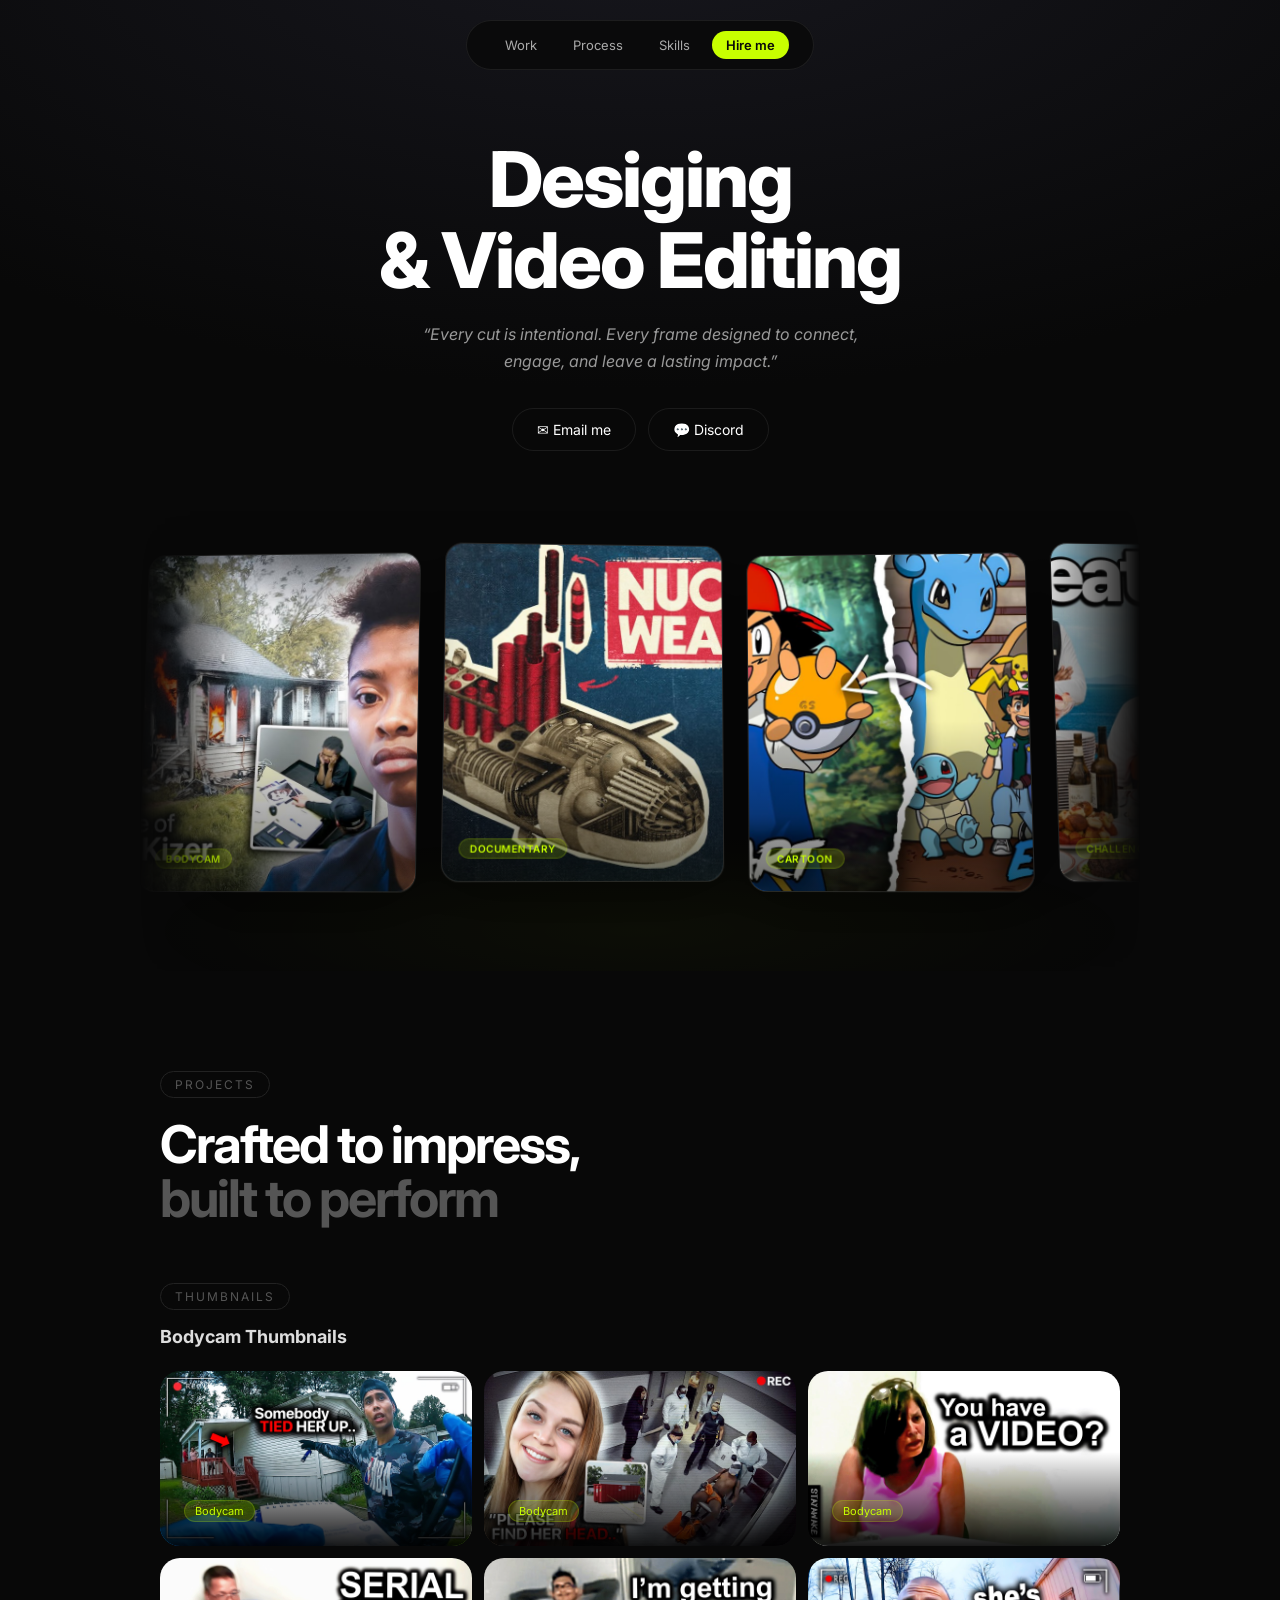
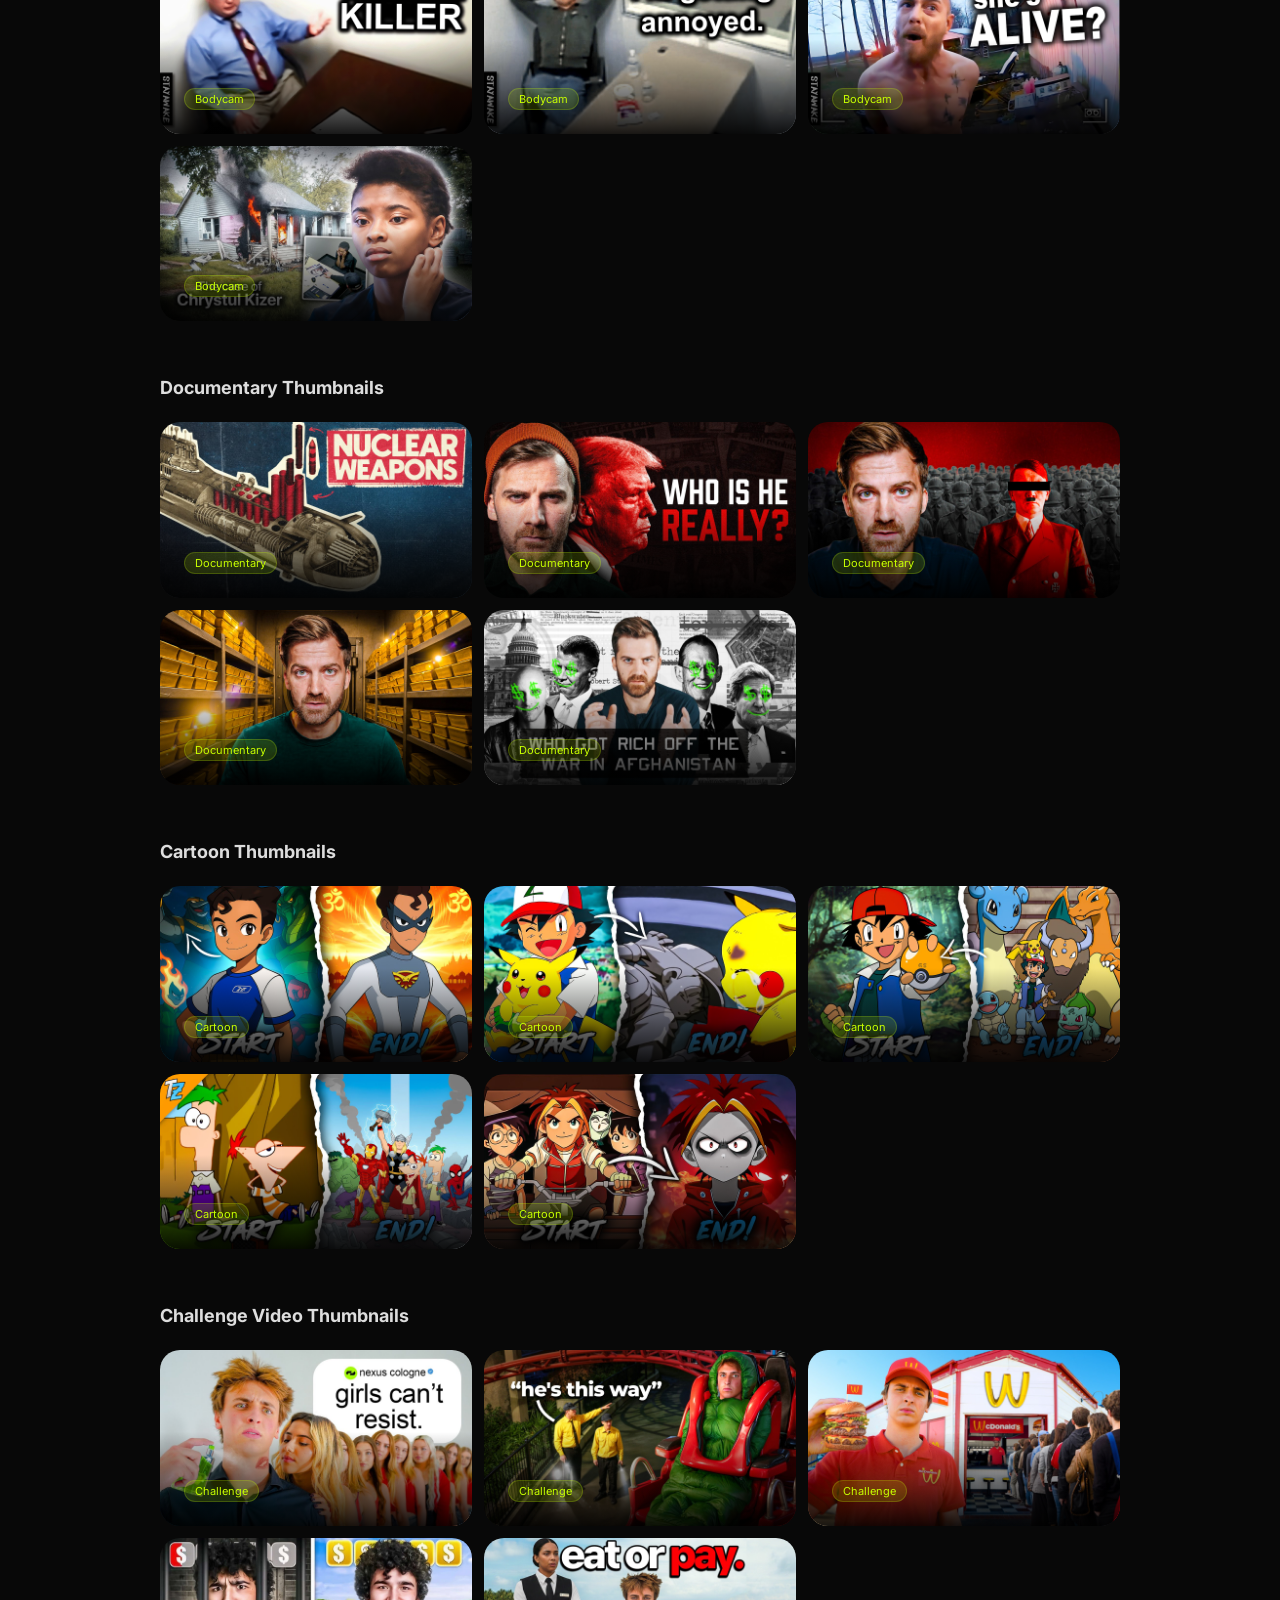
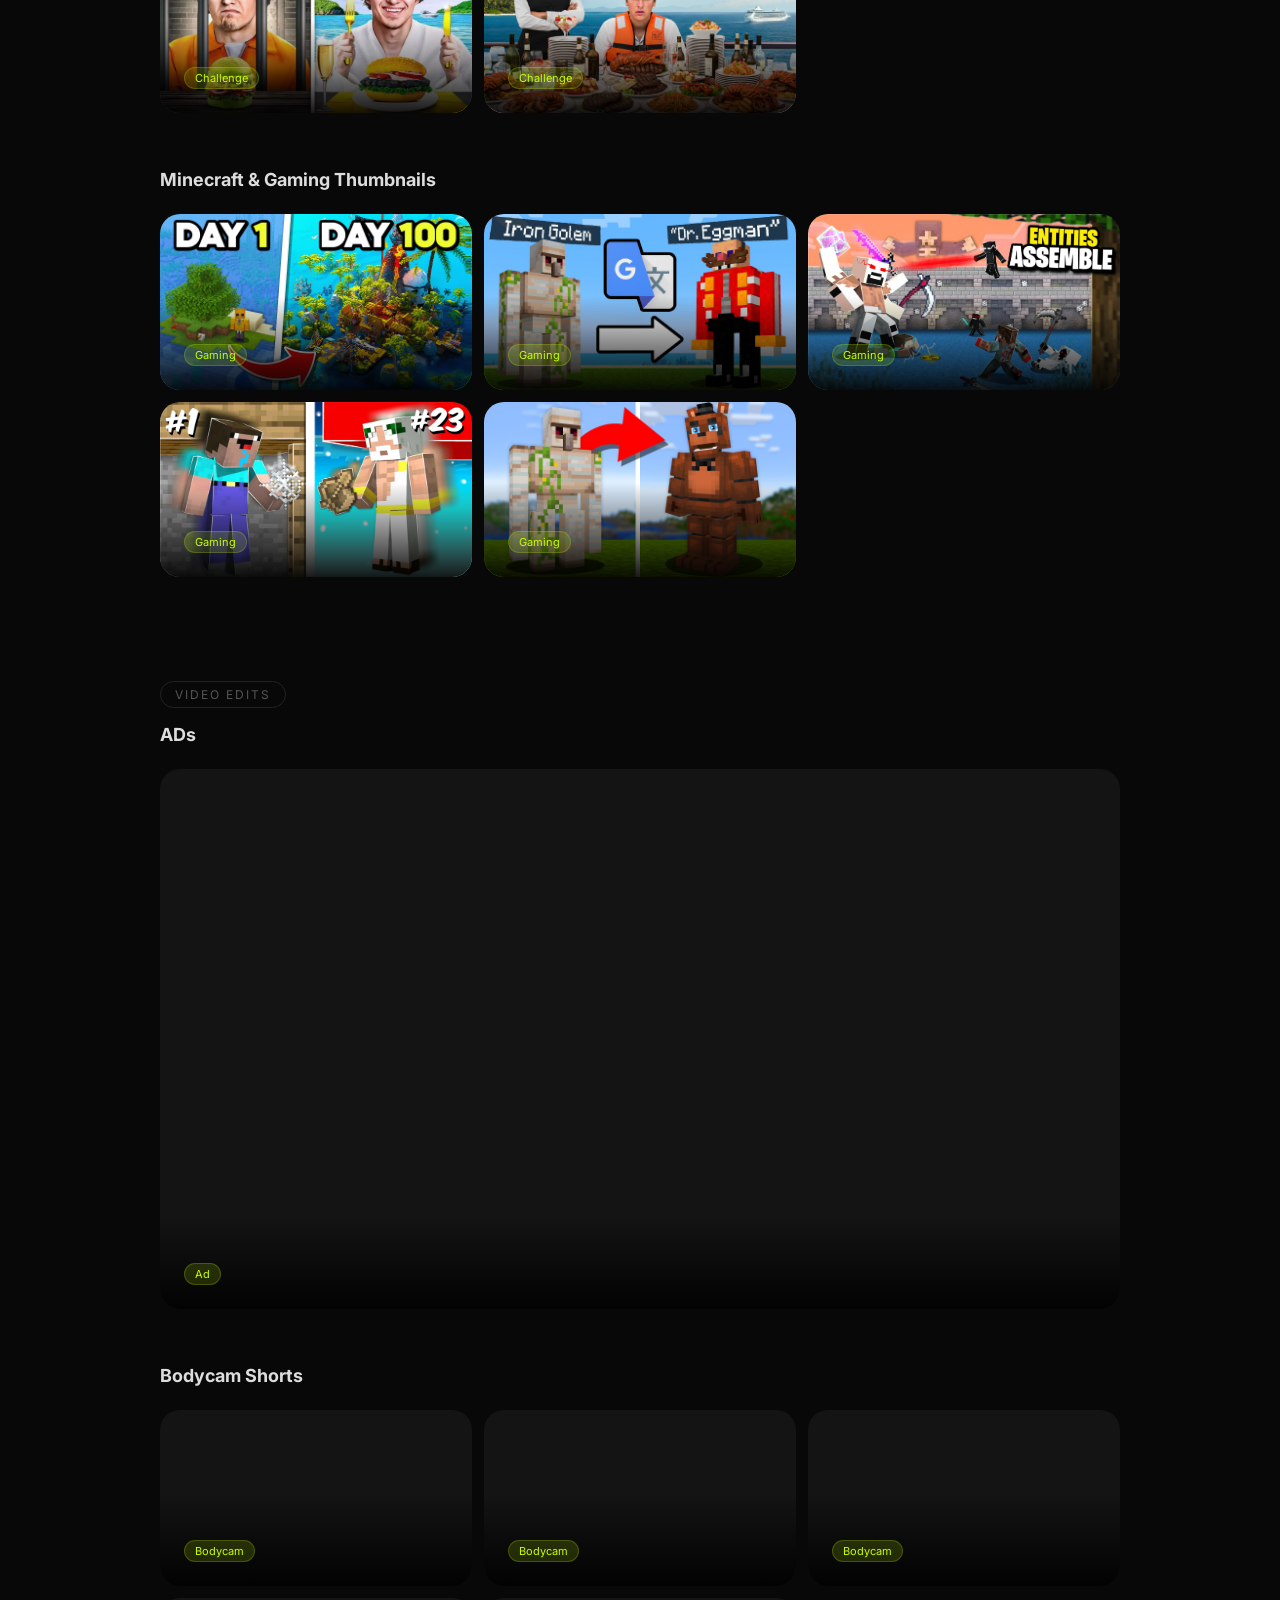
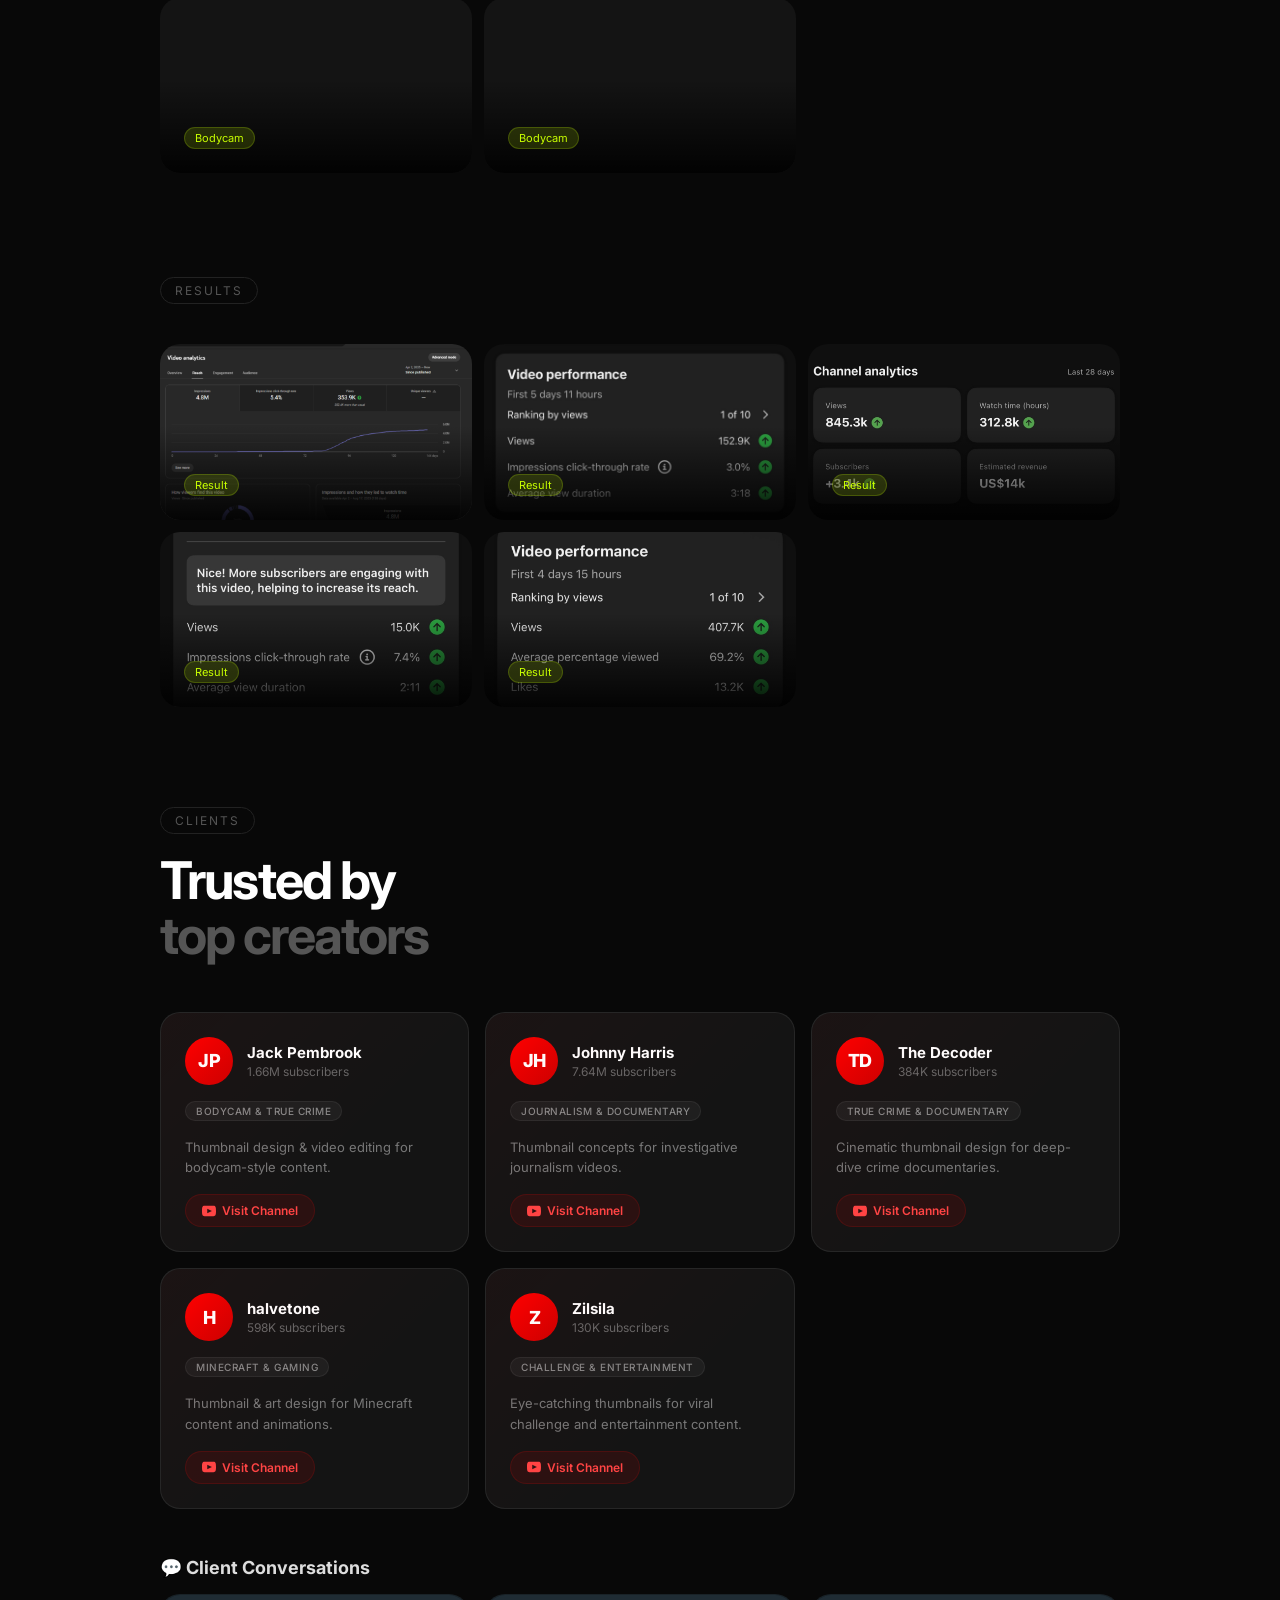
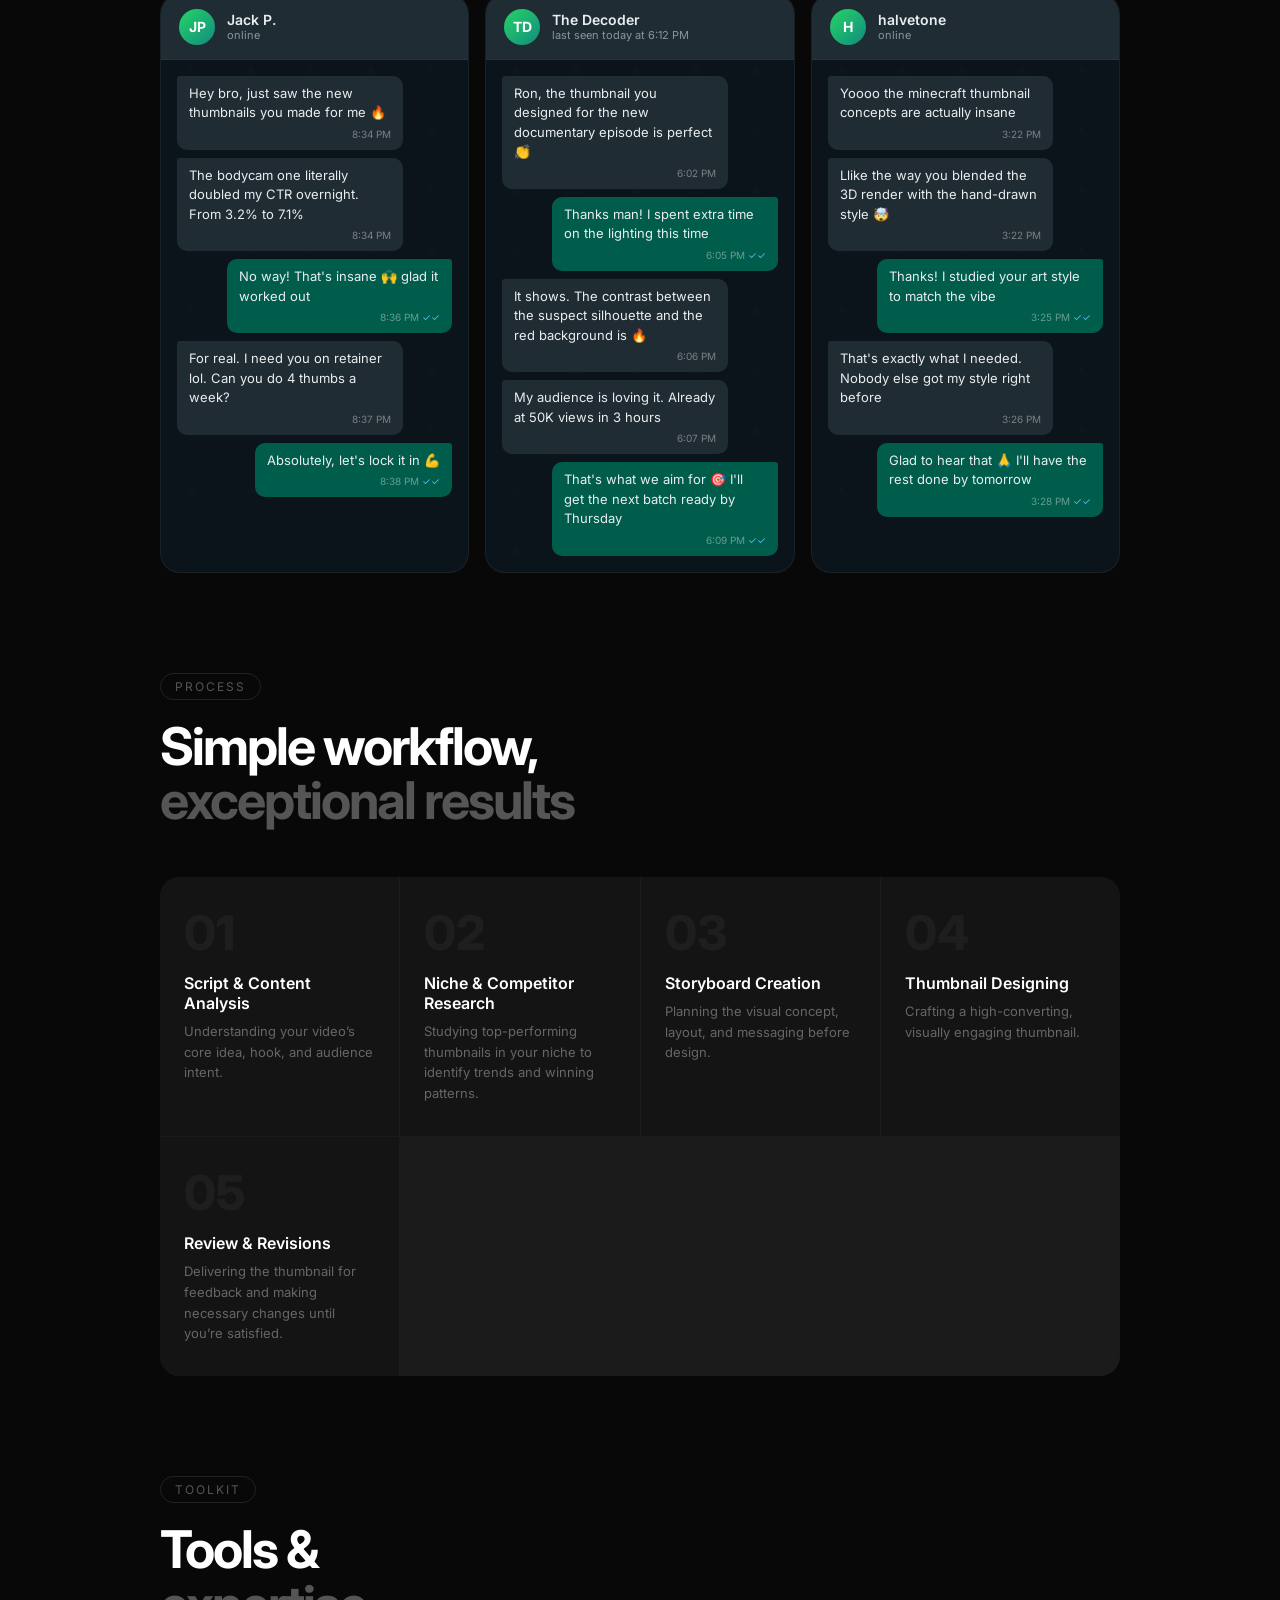
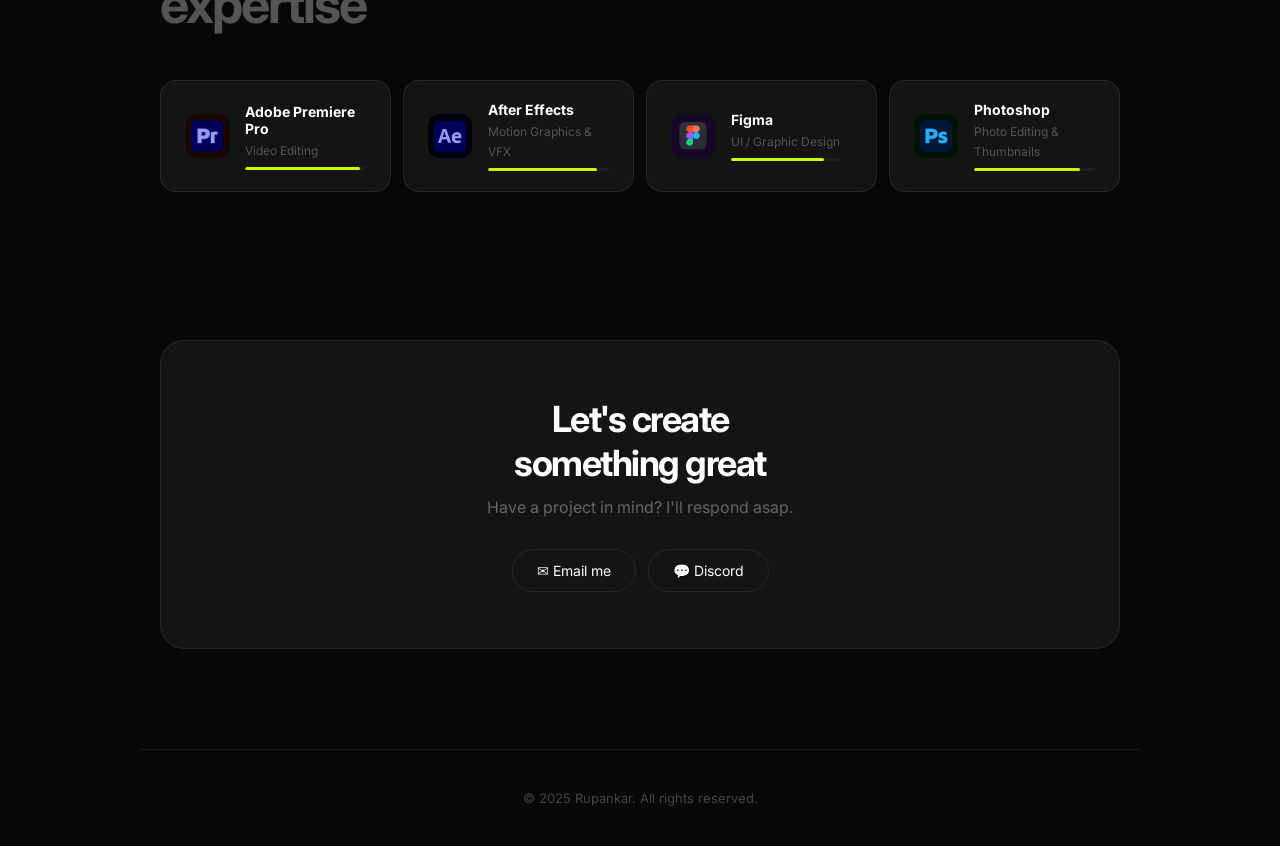
==== commit de02e527: "Testimonilas added" ====
--- a/index.html
+++ b/index.html
@@ -858,7 +858,7 @@
 
   <div class="tools-list">
     <div class="tool-card">
-      <div class="tool-icon" style="background:#2a0a00;">🎬</div>
+      <div class="tool-icon" style="background:#1a0800;"><img src="assets/icons/Adobe_Premiere_Pro_CC_2026_icon.svg.png" alt="Adobe Premiere Pro" style="width:32px;height:32px;object-fit:contain;"></div>
       <div class="tool-info">
         <strong>Adobe Premiere Pro</strong>
         <span>Video Editing</span>
@@ -866,7 +866,7 @@
       </div>
     </div>
     <div class="tool-card">
-      <div class="tool-icon" style="background:#00051a;">✨</div>
+      <div class="tool-icon" style="background:#00030f;"><img src="assets/icons/Adobe_After_Effects_CC_icon.svg.png" alt="Adobe After Effects" style="width:32px;height:32px;object-fit:contain;"></div>
       <div class="tool-info">
         <strong>After Effects</strong>
         <span>Motion Graphics & VFX</span>
@@ -874,7 +874,7 @@
       </div>
     </div>
     <div class="tool-card">
-      <div class="tool-icon" style="background:#0a001a;">🎨</div>
+      <div class="tool-icon" style="background:#160826;"><img src="assets/icons/Figma.png" alt="Figma" style="width:32px;height:32px;object-fit:contain;"></div>
       <div class="tool-info">
         <strong>Figma</strong>
         <span>UI / Graphic Design</span>
@@ -882,7 +882,7 @@
       </div>
     </div>
     <div class="tool-card">
-      <div class="tool-icon" style="background:#001a0a;">📸</div>
+      <div class="tool-icon" style="background:#001208;"><img src="assets/icons/Adobe_Photoshop_CC_2026_icon.svg.png" alt="Adobe Photoshop" style="width:32px;height:32px;object-fit:contain;"></div>
       <div class="tool-info">
         <strong>Photoshop</strong>
         <span>Photo Editing & Thumbnails</span>
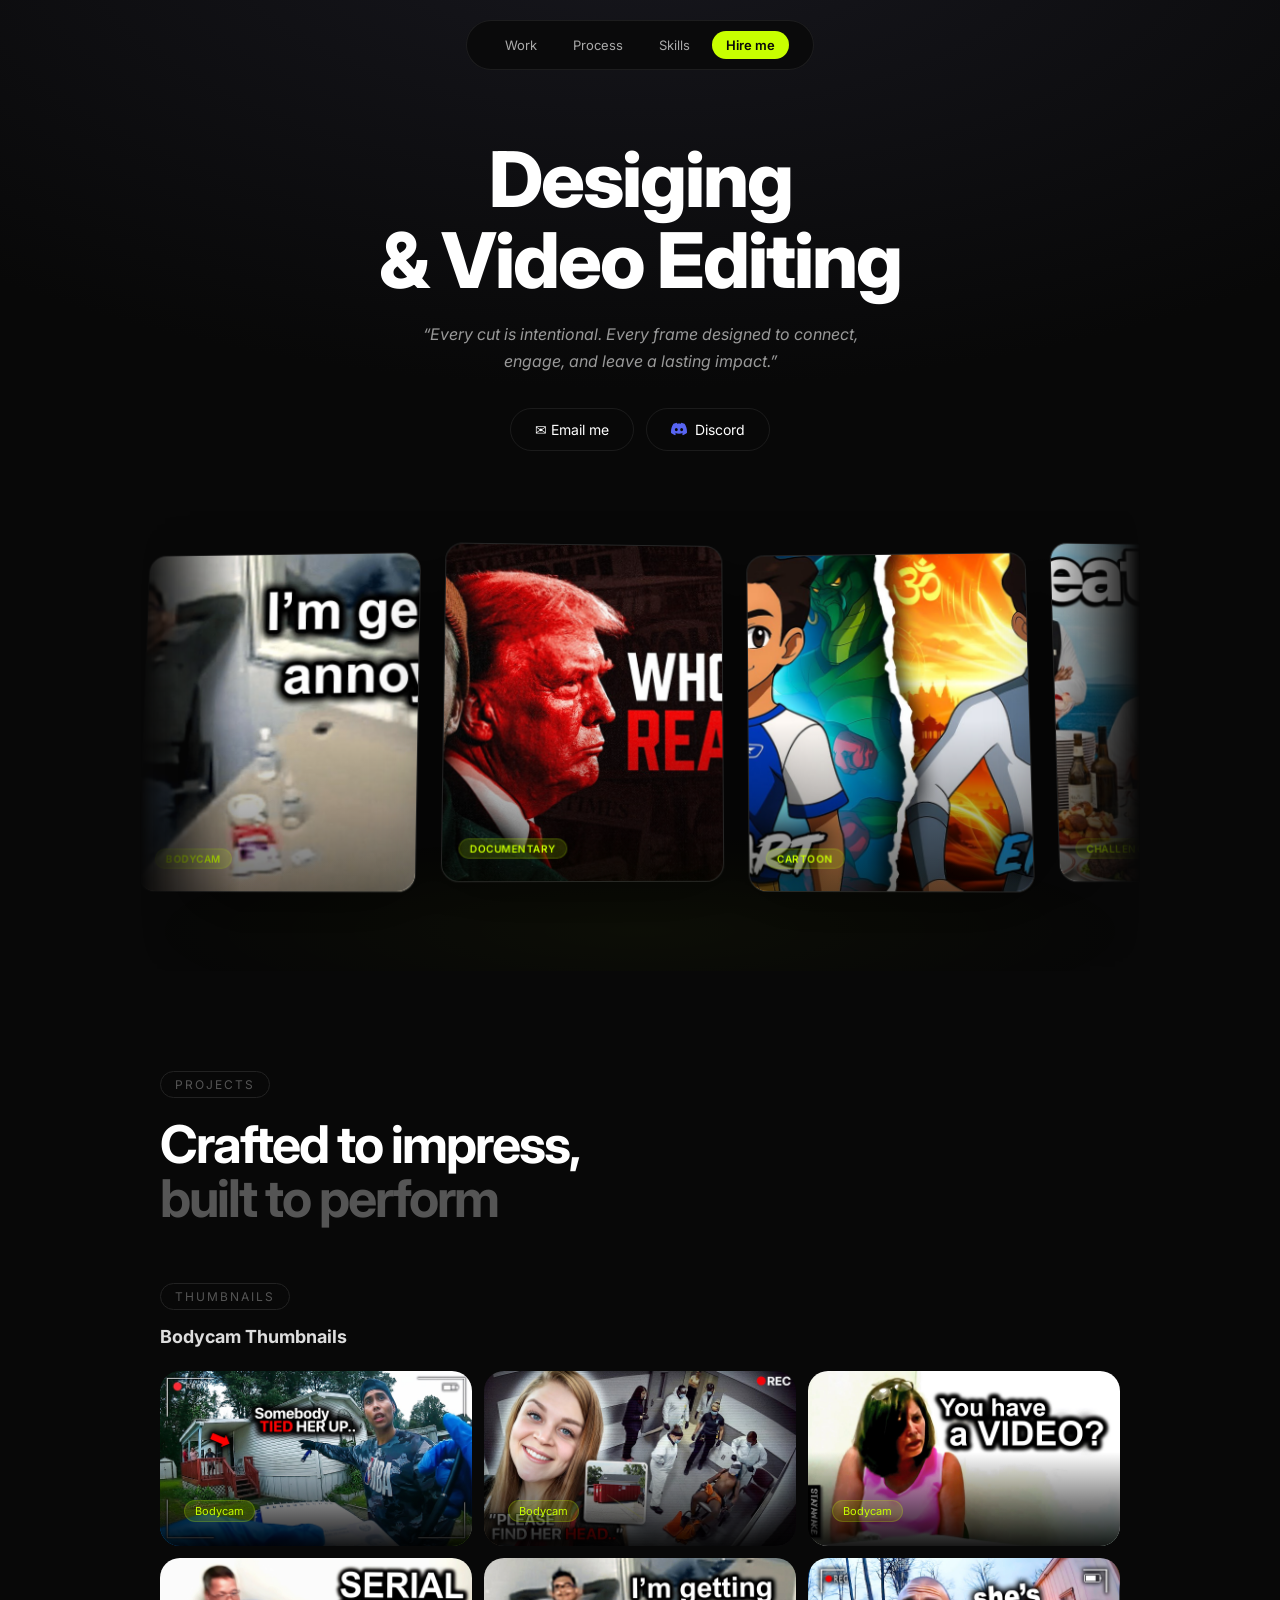
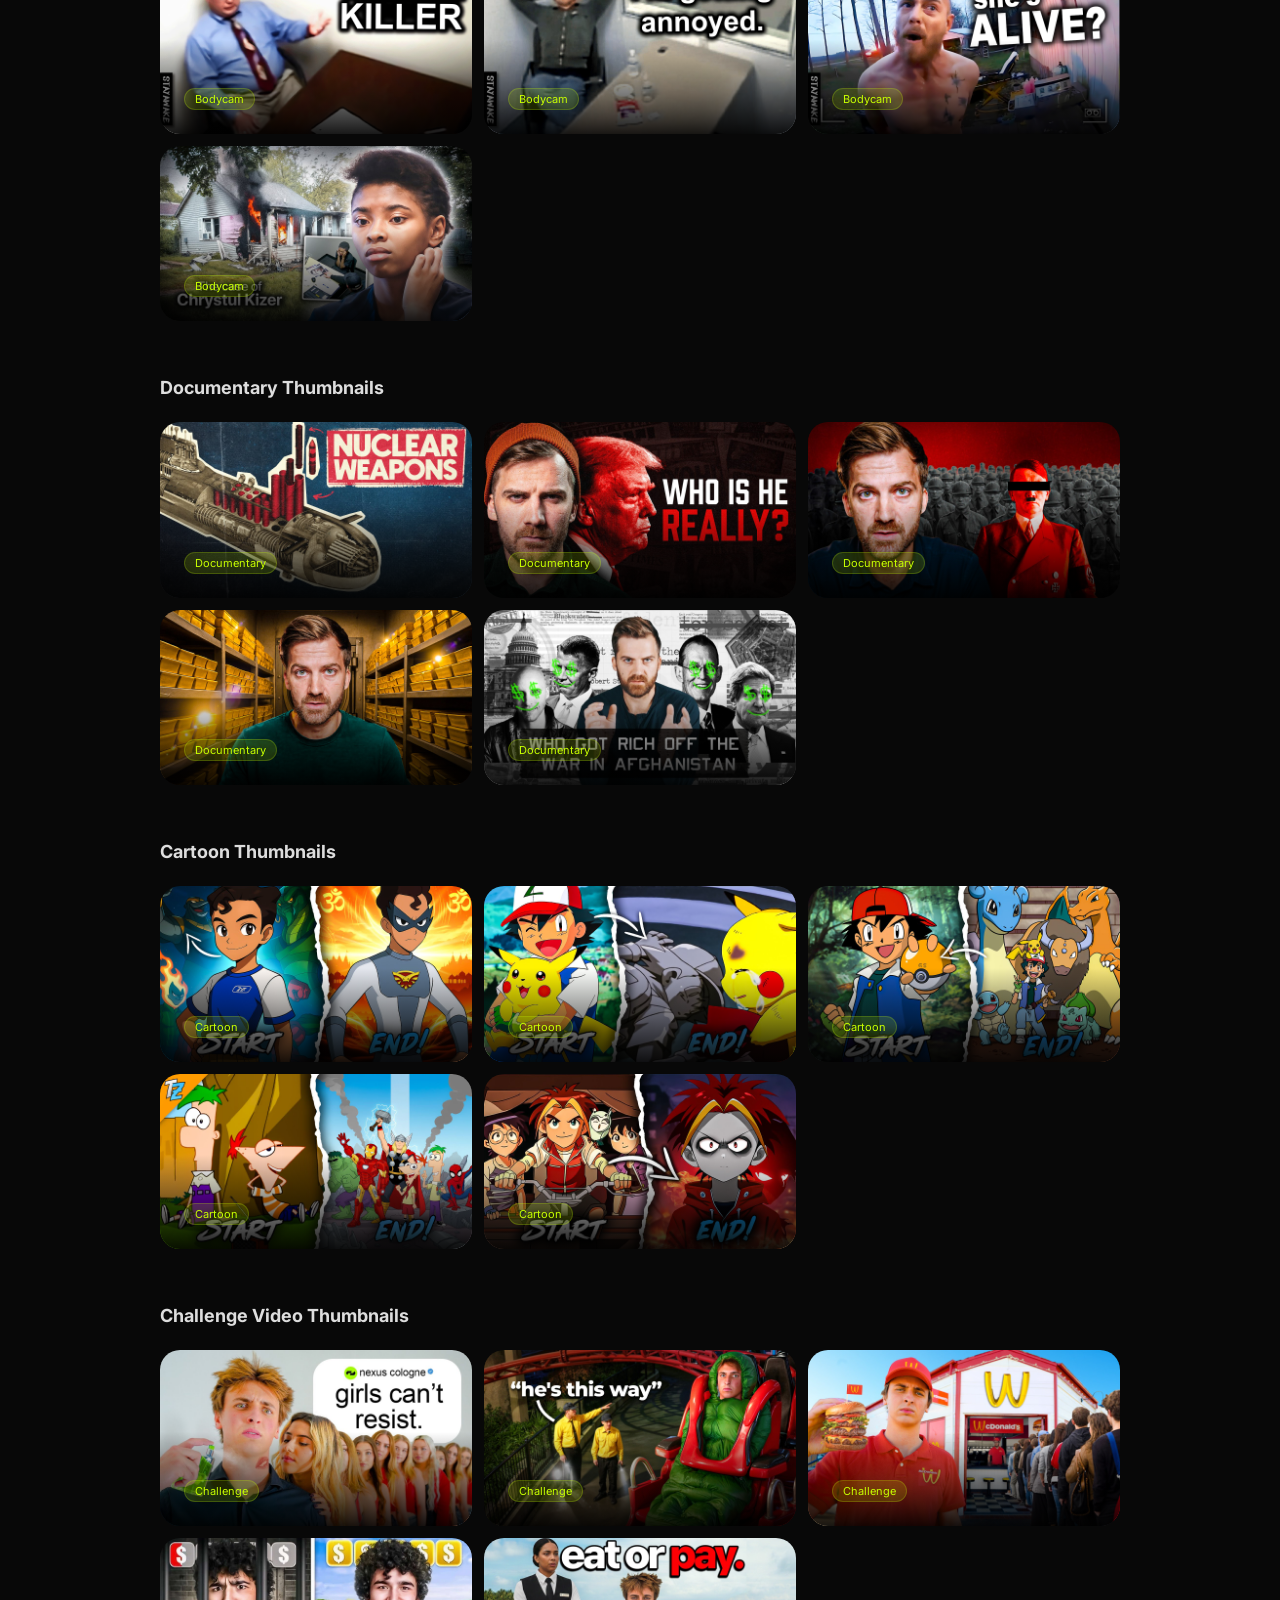
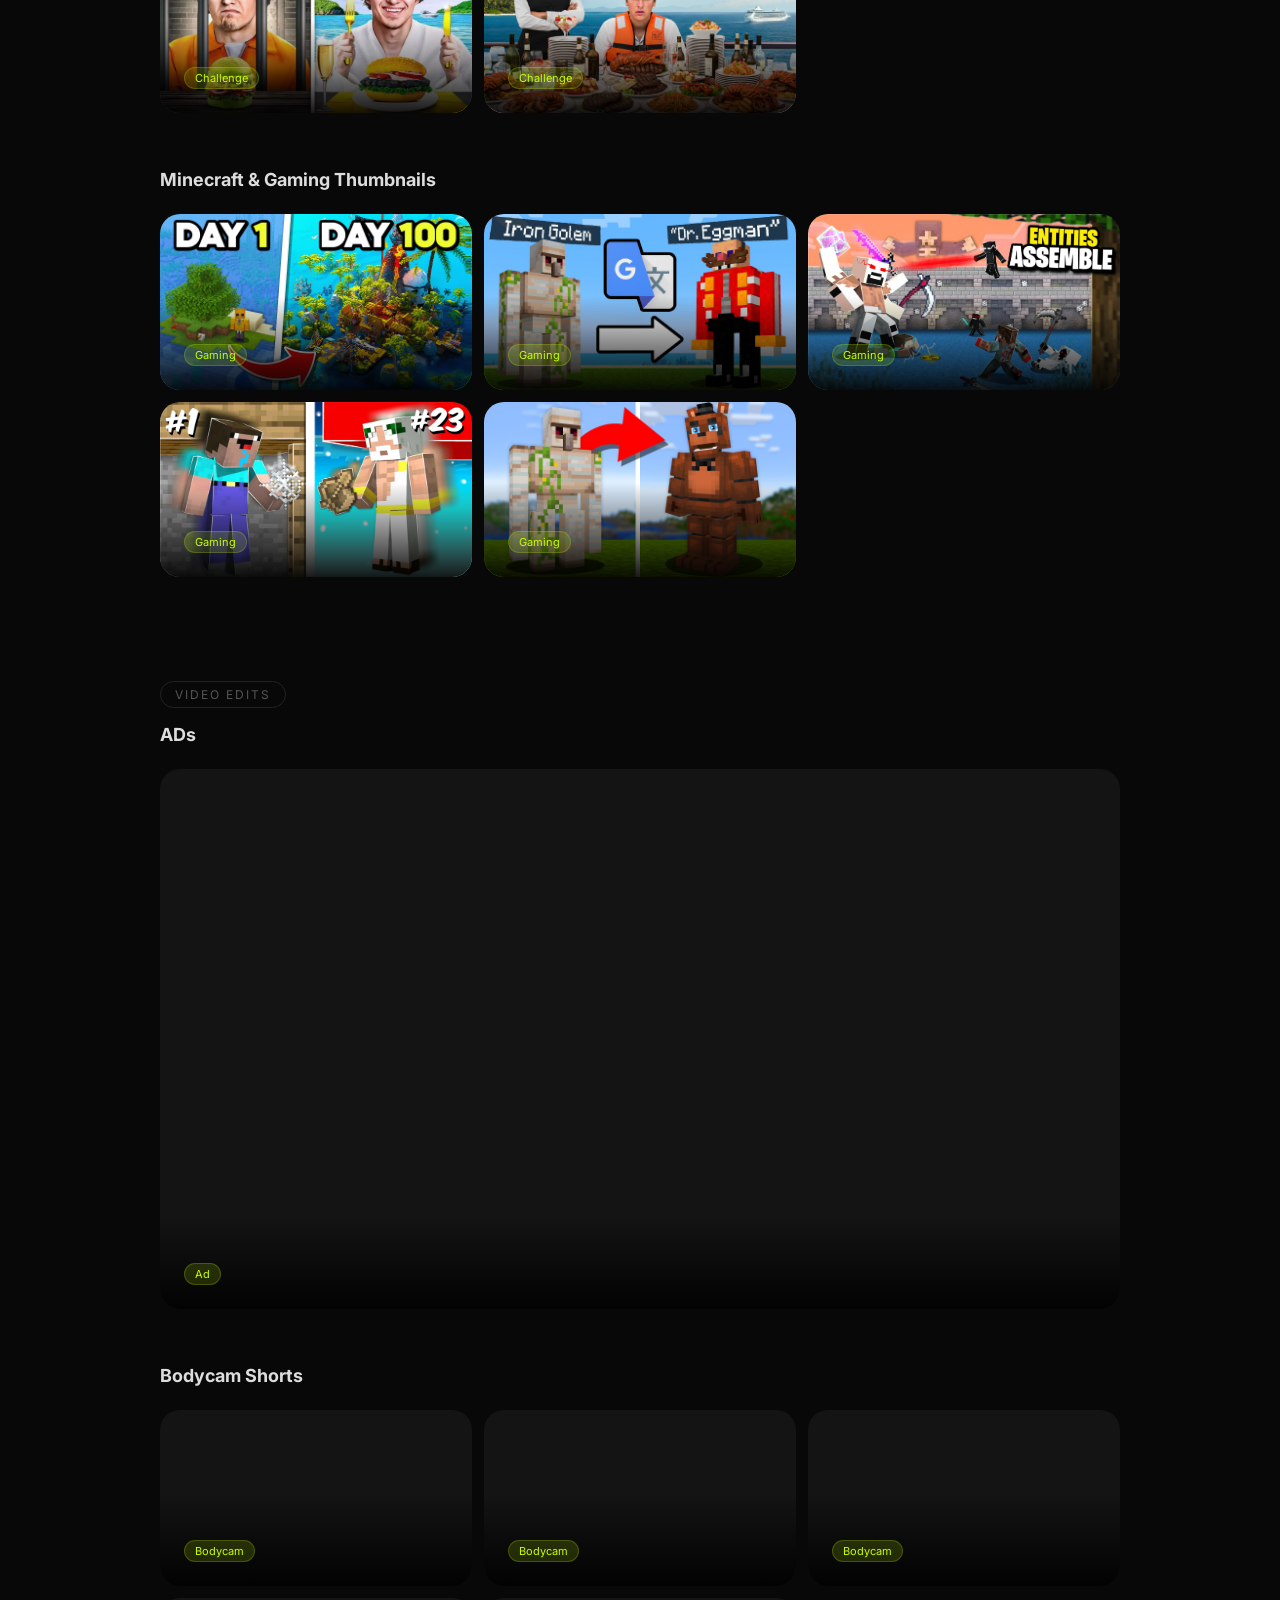
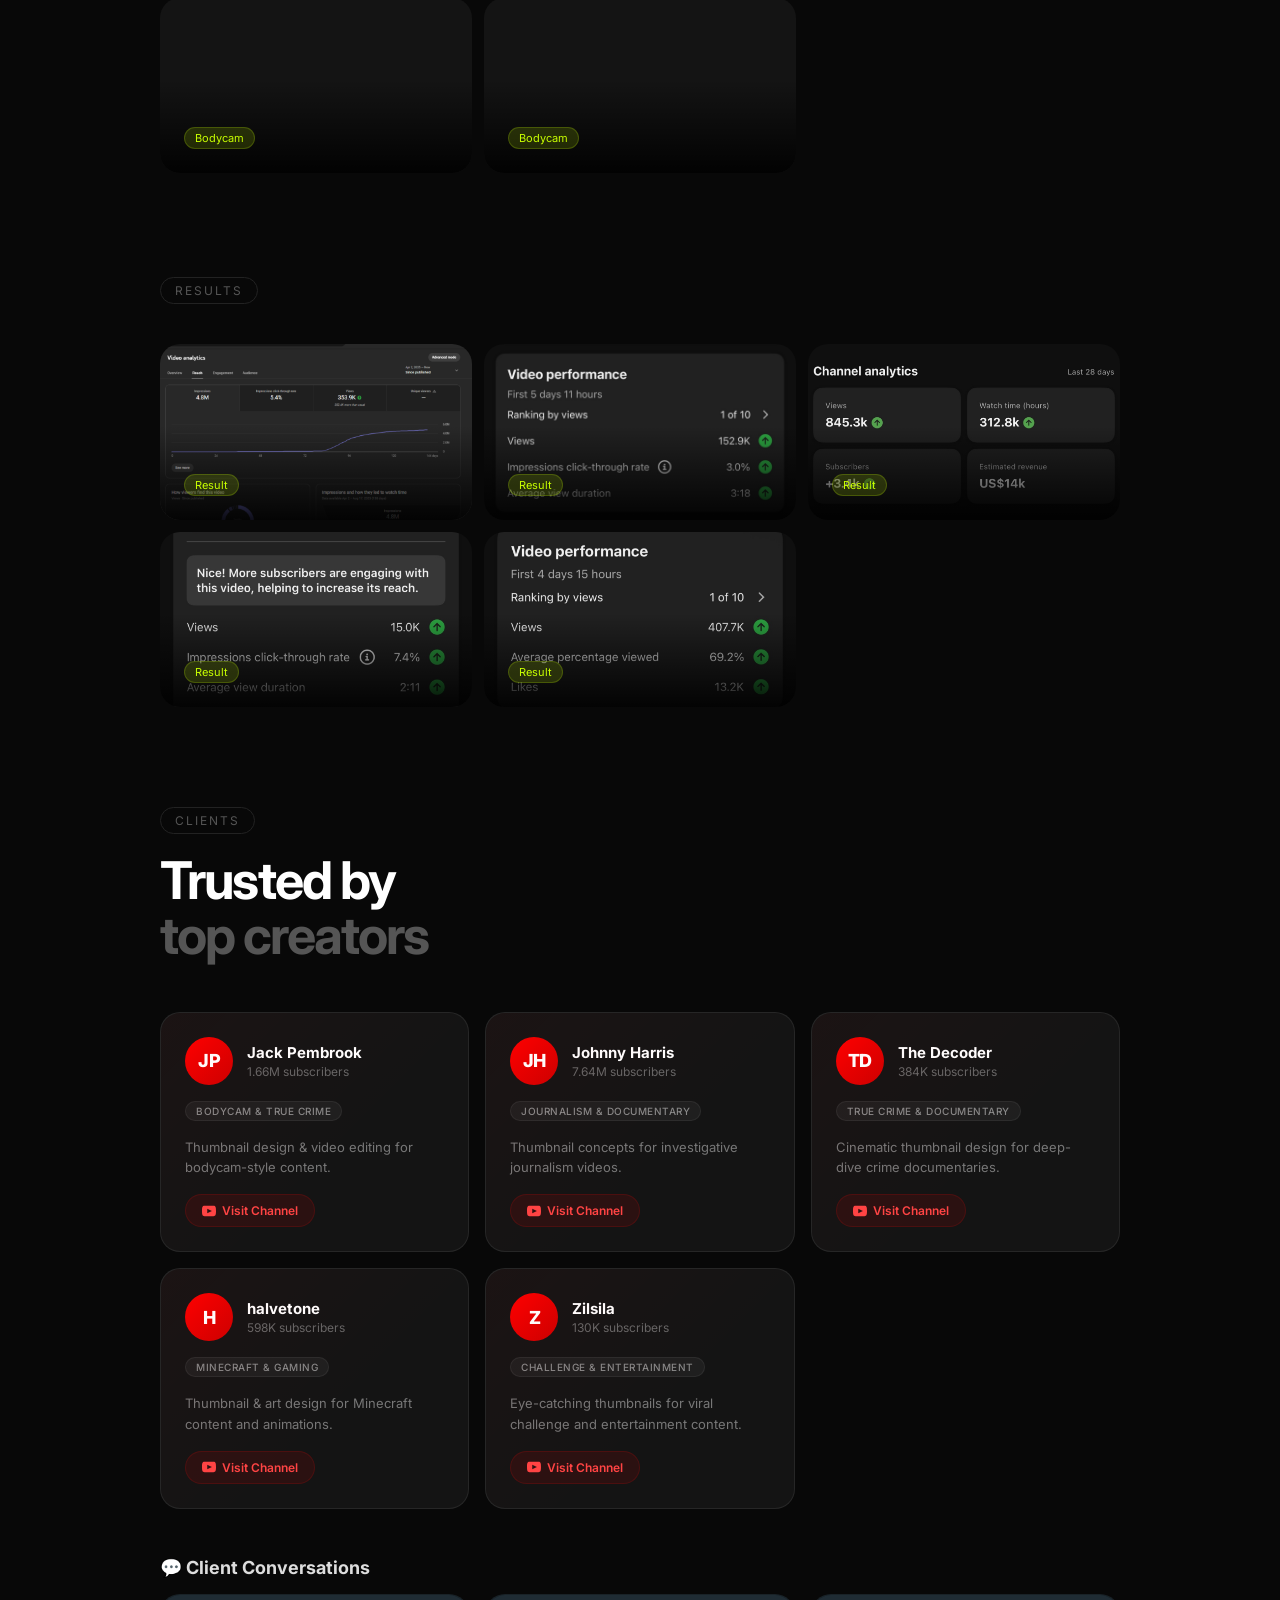
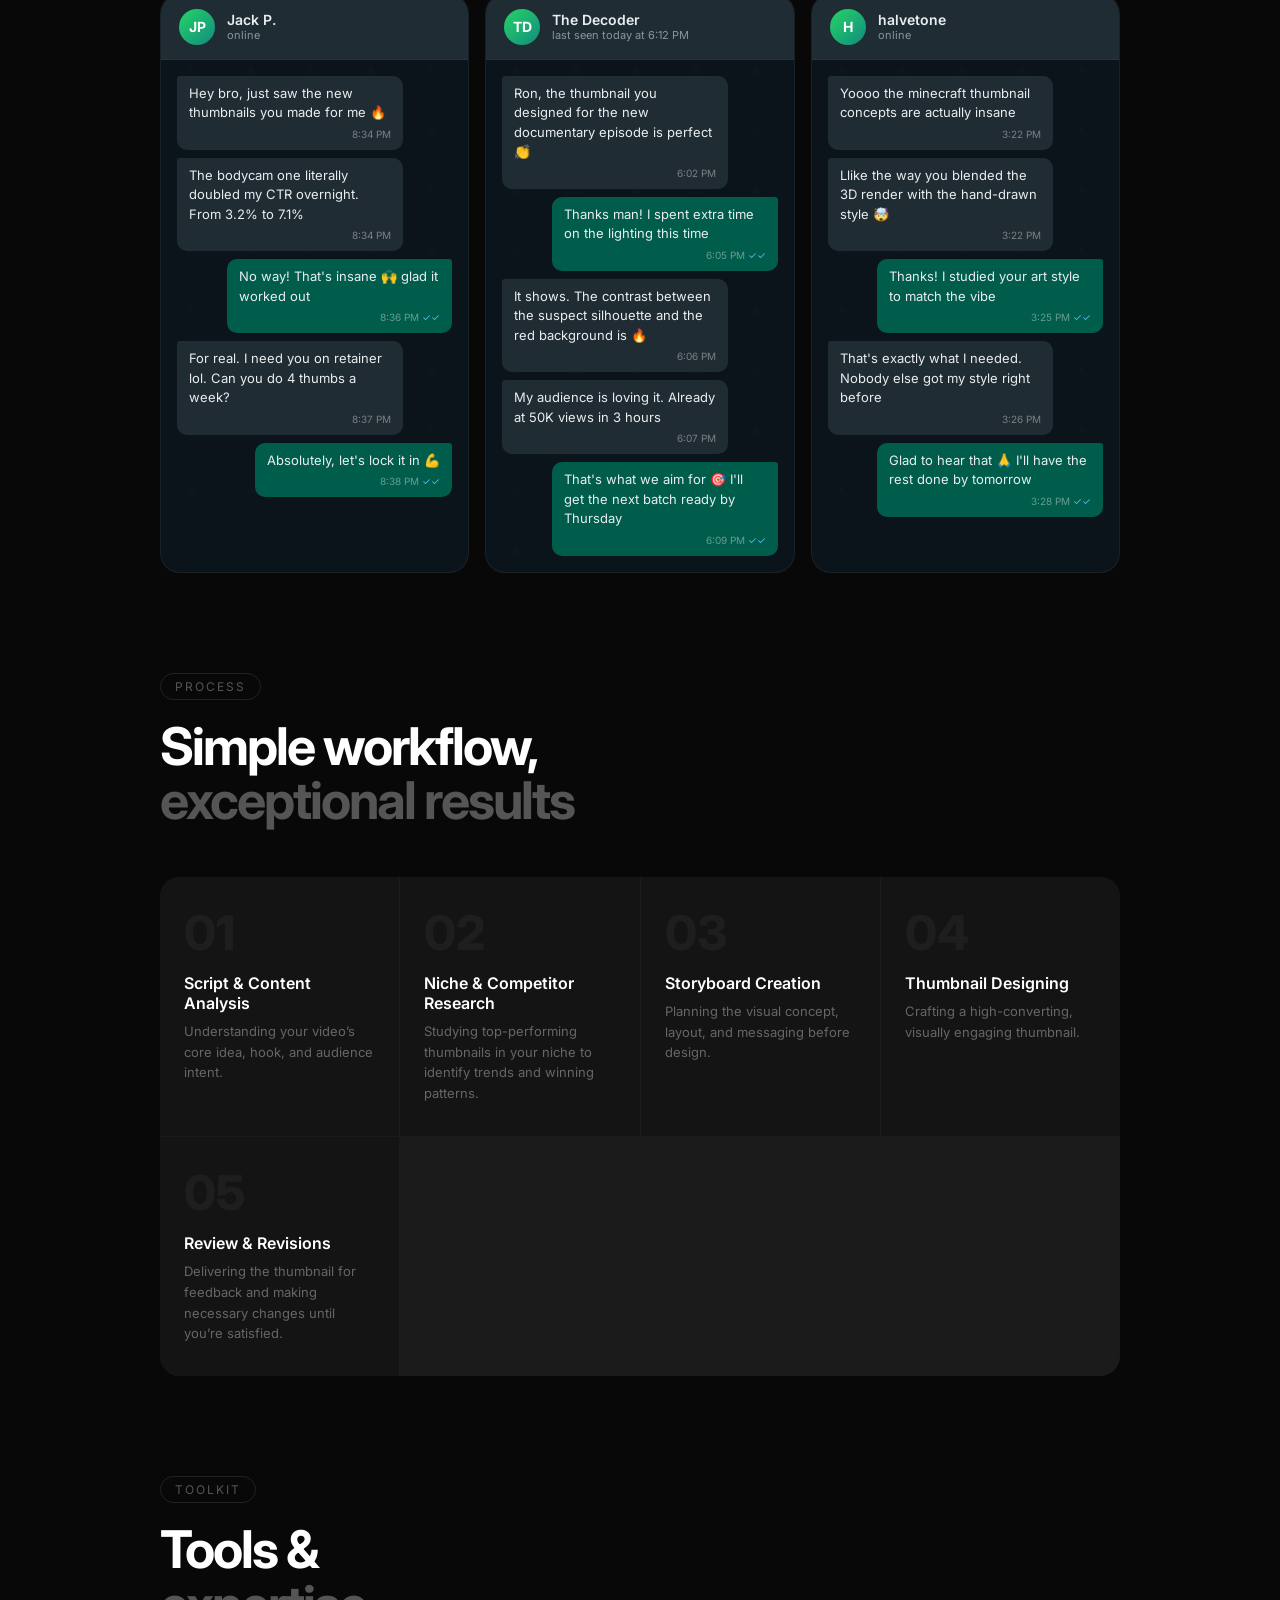
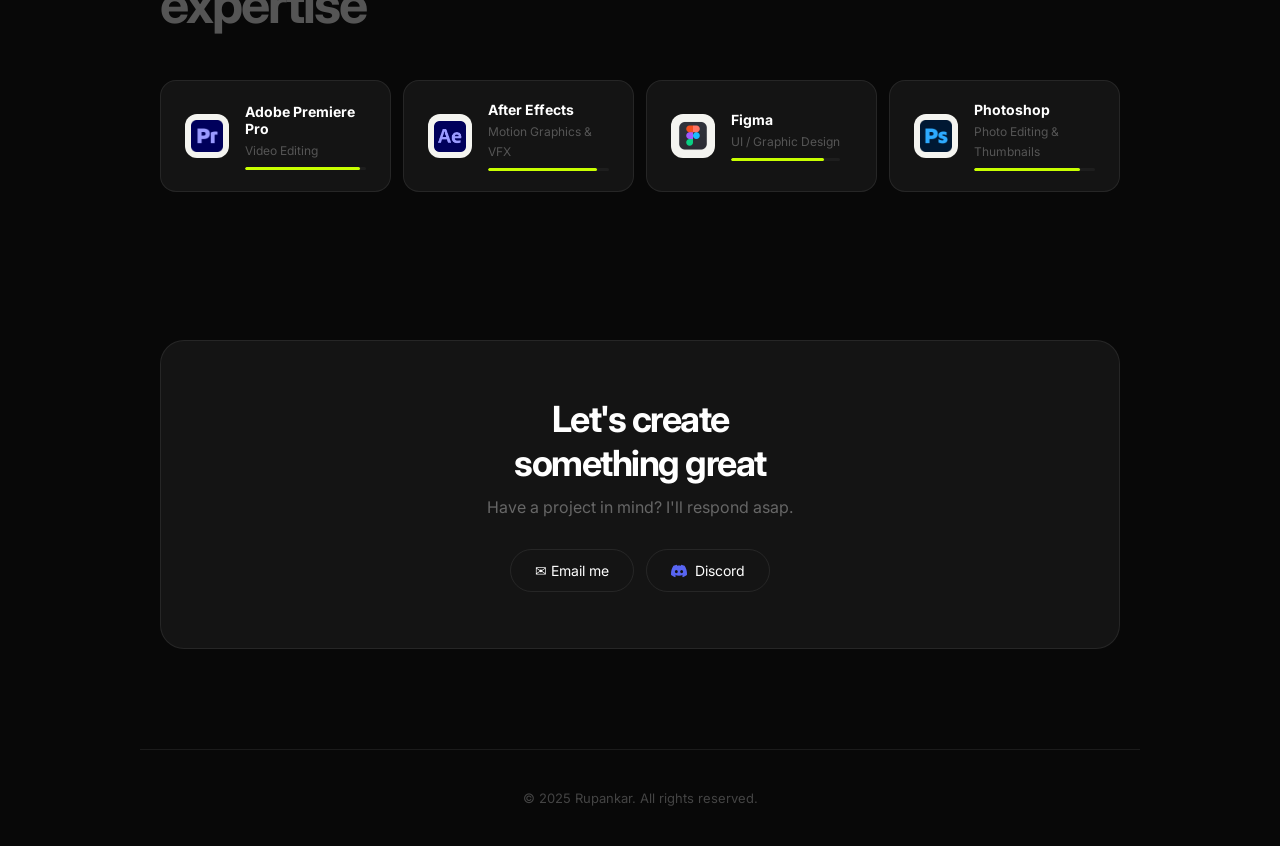
==== commit 23ff3b74: "Socials added" ====
--- a/index.html
+++ b/index.html
@@ -425,7 +425,7 @@
   <p class="hero-quote">Every cut is intentional. Every frame designed to connect, engage, and leave a lasting impact.</p>
   <div class="contact-links" style="margin-bottom: 60px;">
     <a href="mailto:dasrupankar40@gmail.com" class="contact-link">✉ Email me</a>
-    <a href="https://discord.com/channels/@me/1492229173295579249" target="_blank" class="contact-link">💬 Discord</a>
+    <a href="https://discord.com/channels/@me/1492229173295579249" target="_blank" class="contact-link"><img src="assets/icons/discord-icon.svg" alt="Discord" style="width:16px;height:16px;object-fit:contain;"> Discord</a>
   </div>
 
   <!-- 3D Scrolling Carousel -->
@@ -858,7 +858,7 @@
 
   <div class="tools-list">
     <div class="tool-card">
-      <div class="tool-icon" style="background:#1a0800;"><img src="assets/icons/Adobe_Premiere_Pro_CC_2026_icon.svg.png" alt="Adobe Premiere Pro" style="width:32px;height:32px;object-fit:contain;"></div>
+      <div class="tool-icon" style="background:#f4f4f0;"><img src="assets/icons/Adobe_Premiere_Pro_CC_2026_icon.svg.png" alt="Adobe Premiere Pro" style="width:32px;height:32px;object-fit:contain;"></div>
       <div class="tool-info">
         <strong>Adobe Premiere Pro</strong>
         <span>Video Editing</span>
@@ -866,7 +866,7 @@
       </div>
     </div>
     <div class="tool-card">
-      <div class="tool-icon" style="background:#00030f;"><img src="assets/icons/Adobe_After_Effects_CC_icon.svg.png" alt="Adobe After Effects" style="width:32px;height:32px;object-fit:contain;"></div>
+      <div class="tool-icon" style="background:#f4f4f0;"><img src="assets/icons/Adobe_After_Effects_CC_icon.svg.png" alt="Adobe After Effects" style="width:32px;height:32px;object-fit:contain;"></div>
       <div class="tool-info">
         <strong>After Effects</strong>
         <span>Motion Graphics & VFX</span>
@@ -874,7 +874,7 @@
       </div>
     </div>
     <div class="tool-card">
-      <div class="tool-icon" style="background:#160826;"><img src="assets/icons/Figma.png" alt="Figma" style="width:32px;height:32px;object-fit:contain;"></div>
+      <div class="tool-icon" style="background:#f4f4f0;"><img src="assets/icons/Figma.png" alt="Figma" style="width:32px;height:32px;object-fit:contain;"></div>
       <div class="tool-info">
         <strong>Figma</strong>
         <span>UI / Graphic Design</span>
@@ -882,7 +882,7 @@
       </div>
     </div>
     <div class="tool-card">
-      <div class="tool-icon" style="background:#001208;"><img src="assets/icons/Adobe_Photoshop_CC_2026_icon.svg.png" alt="Adobe Photoshop" style="width:32px;height:32px;object-fit:contain;"></div>
+      <div class="tool-icon" style="background:#f4f4f0;"><img src="assets/icons/Adobe_Photoshop_CC_2026_icon.svg.png" alt="Adobe Photoshop" style="width:32px;height:32px;object-fit:contain;"></div>
       <div class="tool-info">
         <strong>Photoshop</strong>
         <span>Photo Editing & Thumbnails</span>
@@ -927,7 +927,7 @@
       <a href="mailto:dasrupankar40@gmail.com" class="contact-link">✉ Email me</a>
       <!-- <a href="https://instagram.com/rupankar" target="_blank" class="contact-link">📷 Instagram</a>
       <a href="https://youtube.com/@rupankar" target="_blank" class="contact-link">▶ YouTube</a> -->
-      <a href="https://discordapp.com/users/@epic.ronn" target="_blank" class="contact-link">💬 Discord</a>
+      <a href="https://discord.com/channels/@me/1492229173295579249" target="_blank" class="contact-link"><img src="assets/icons/discord-icon.svg" alt="Discord" style="width:16px;height:16px;object-fit:contain;"> Discord</a>
     </div>
   </div>
 </section>
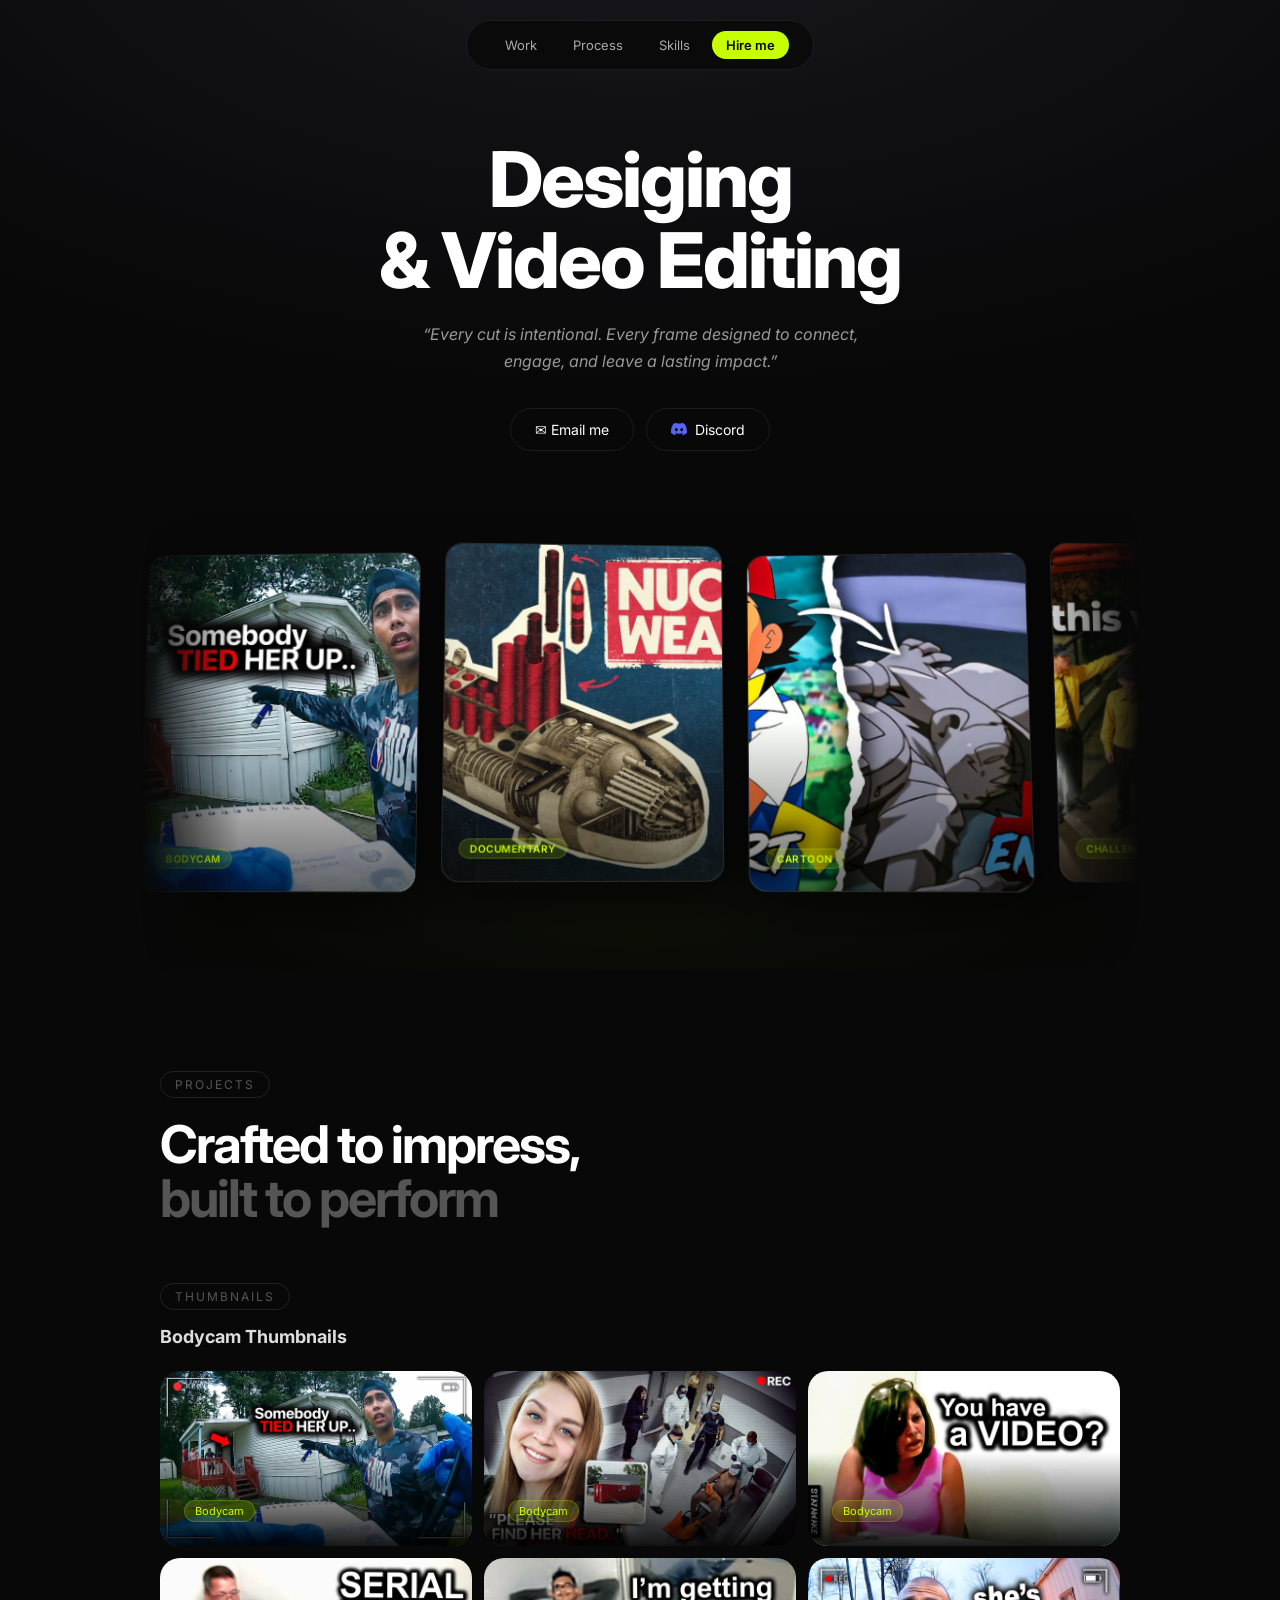
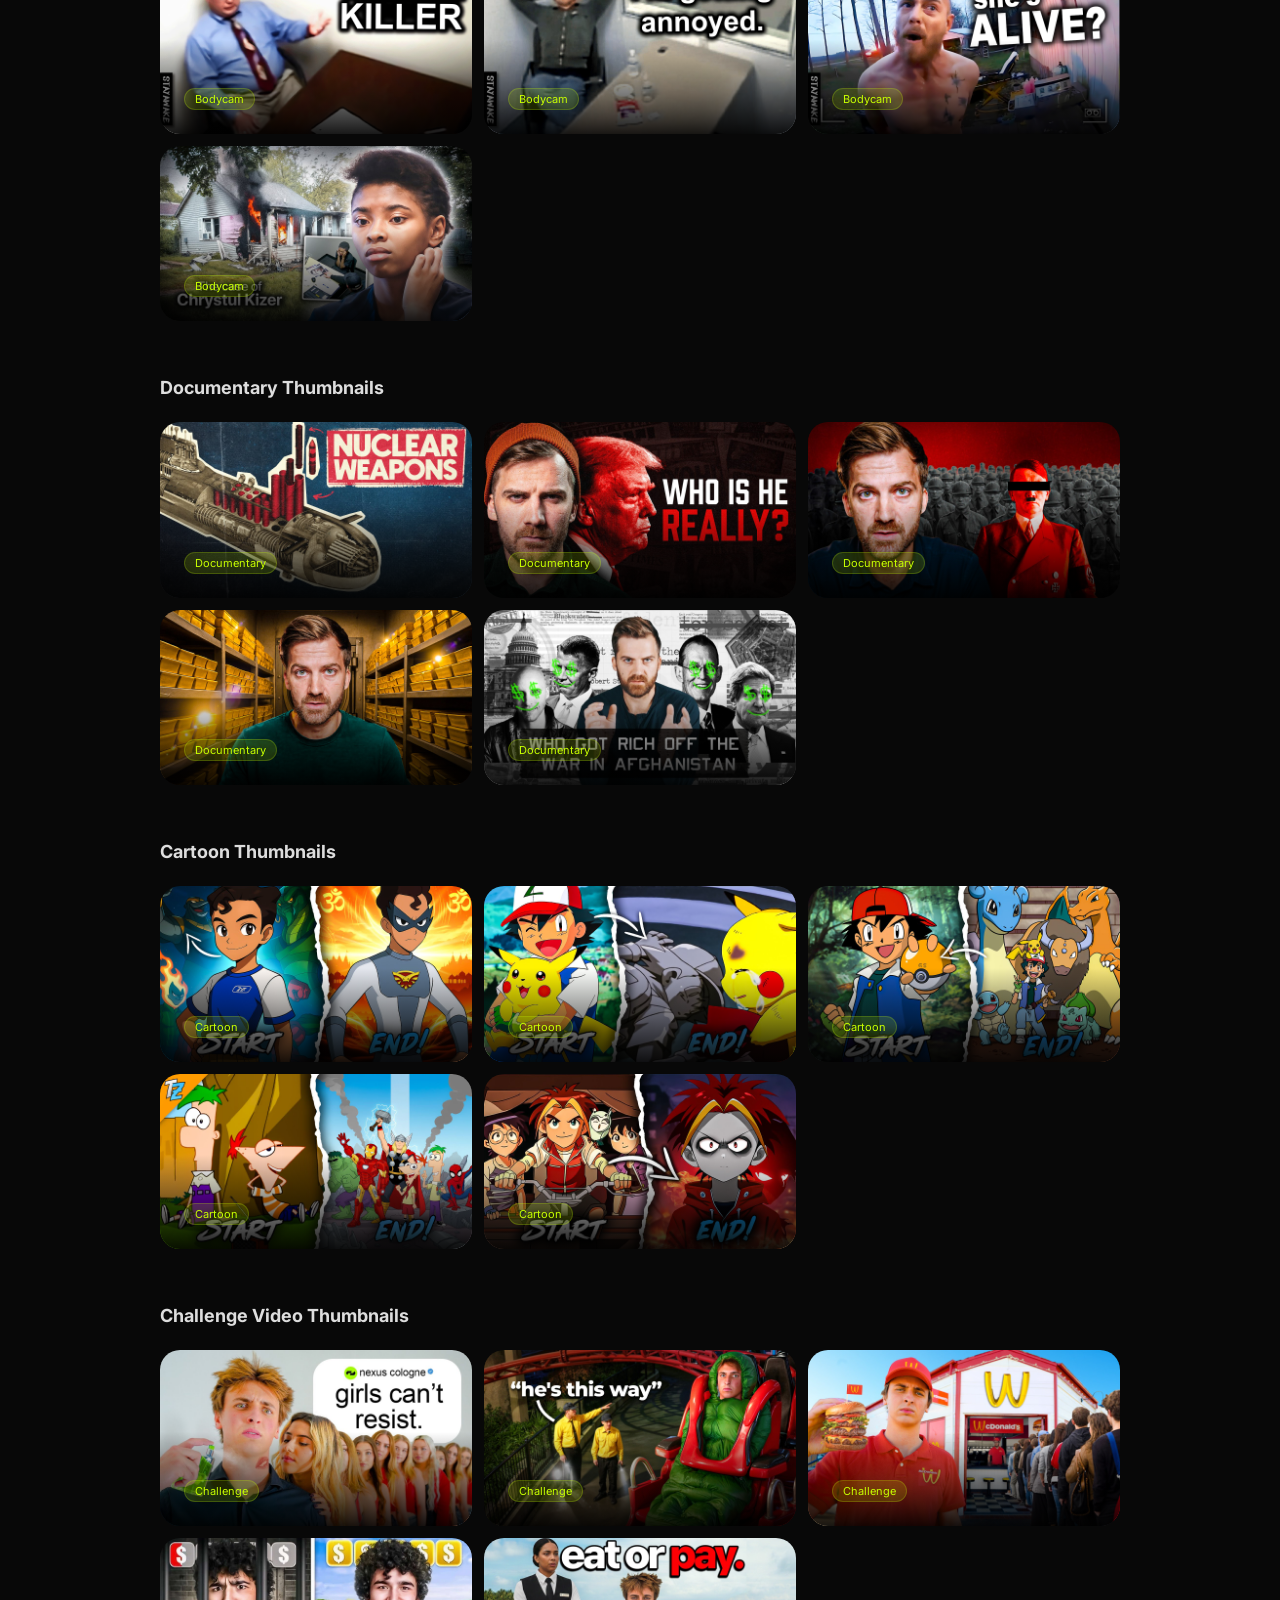
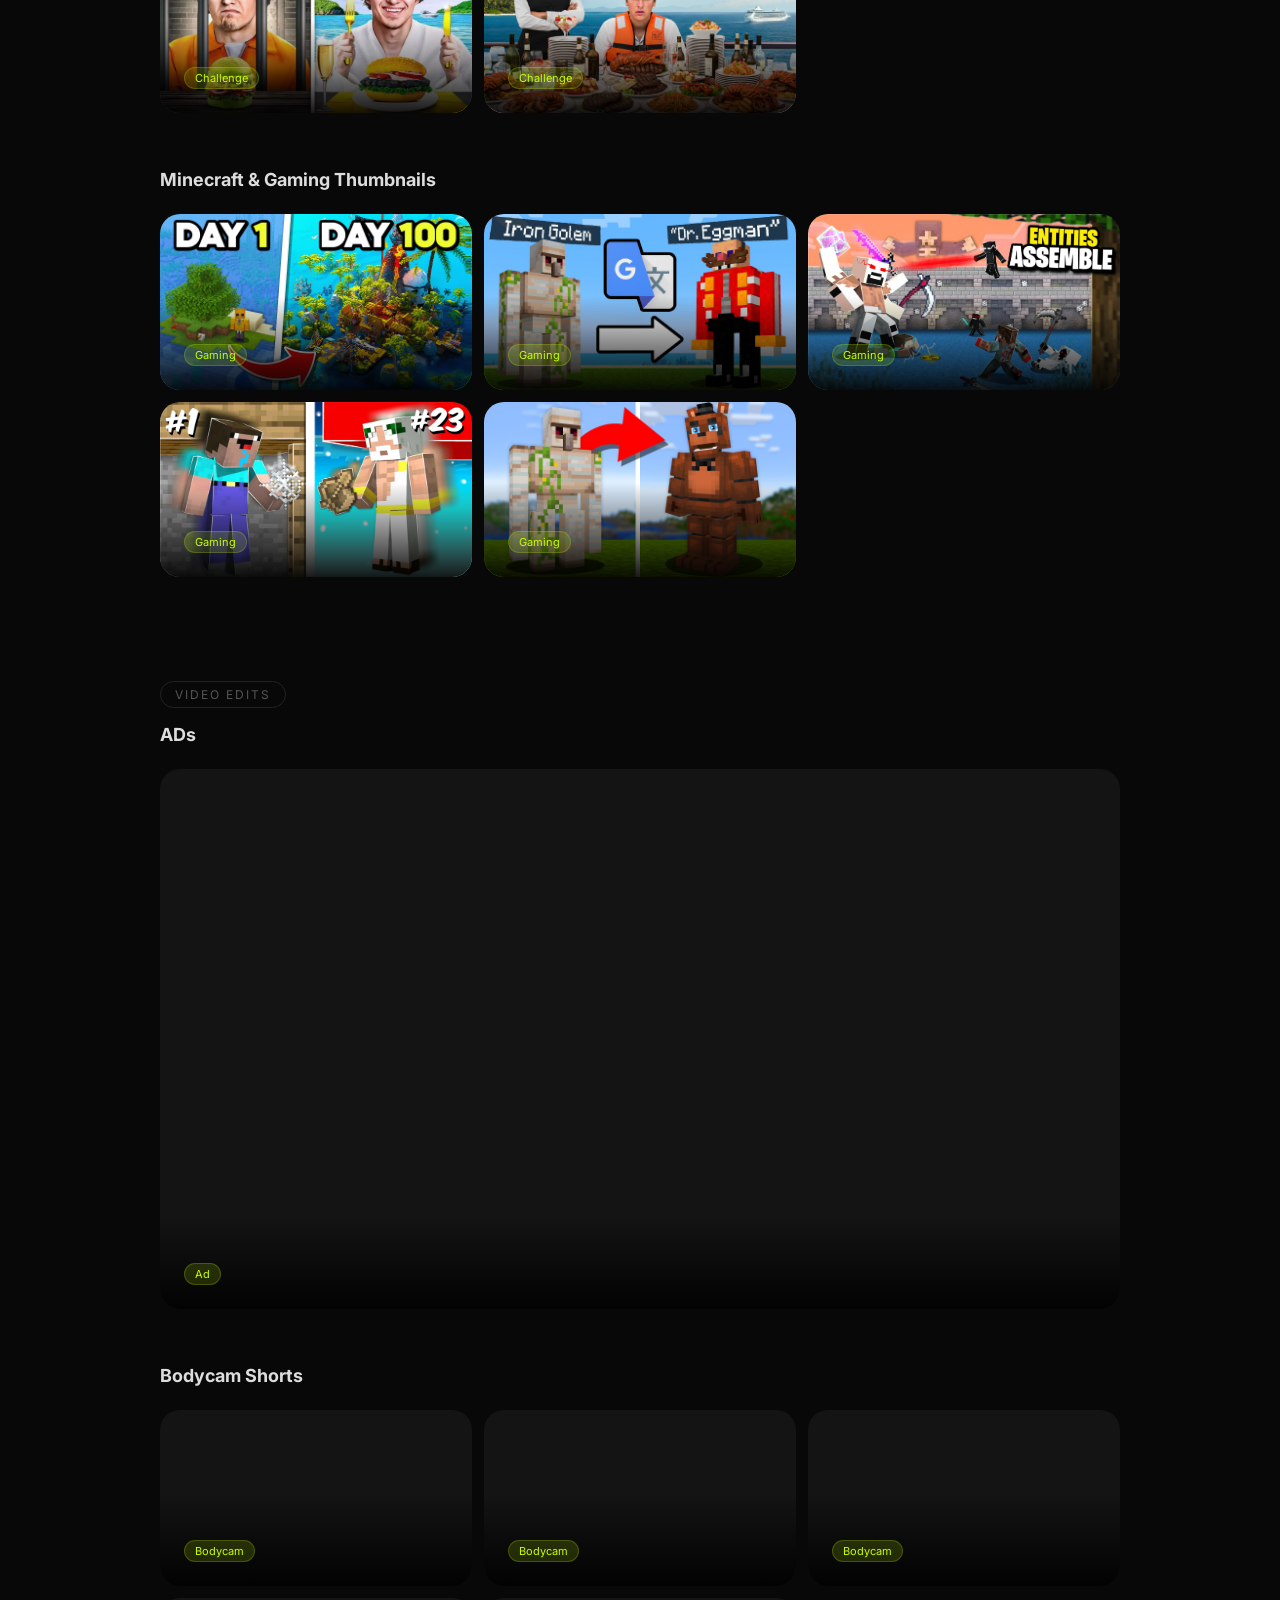
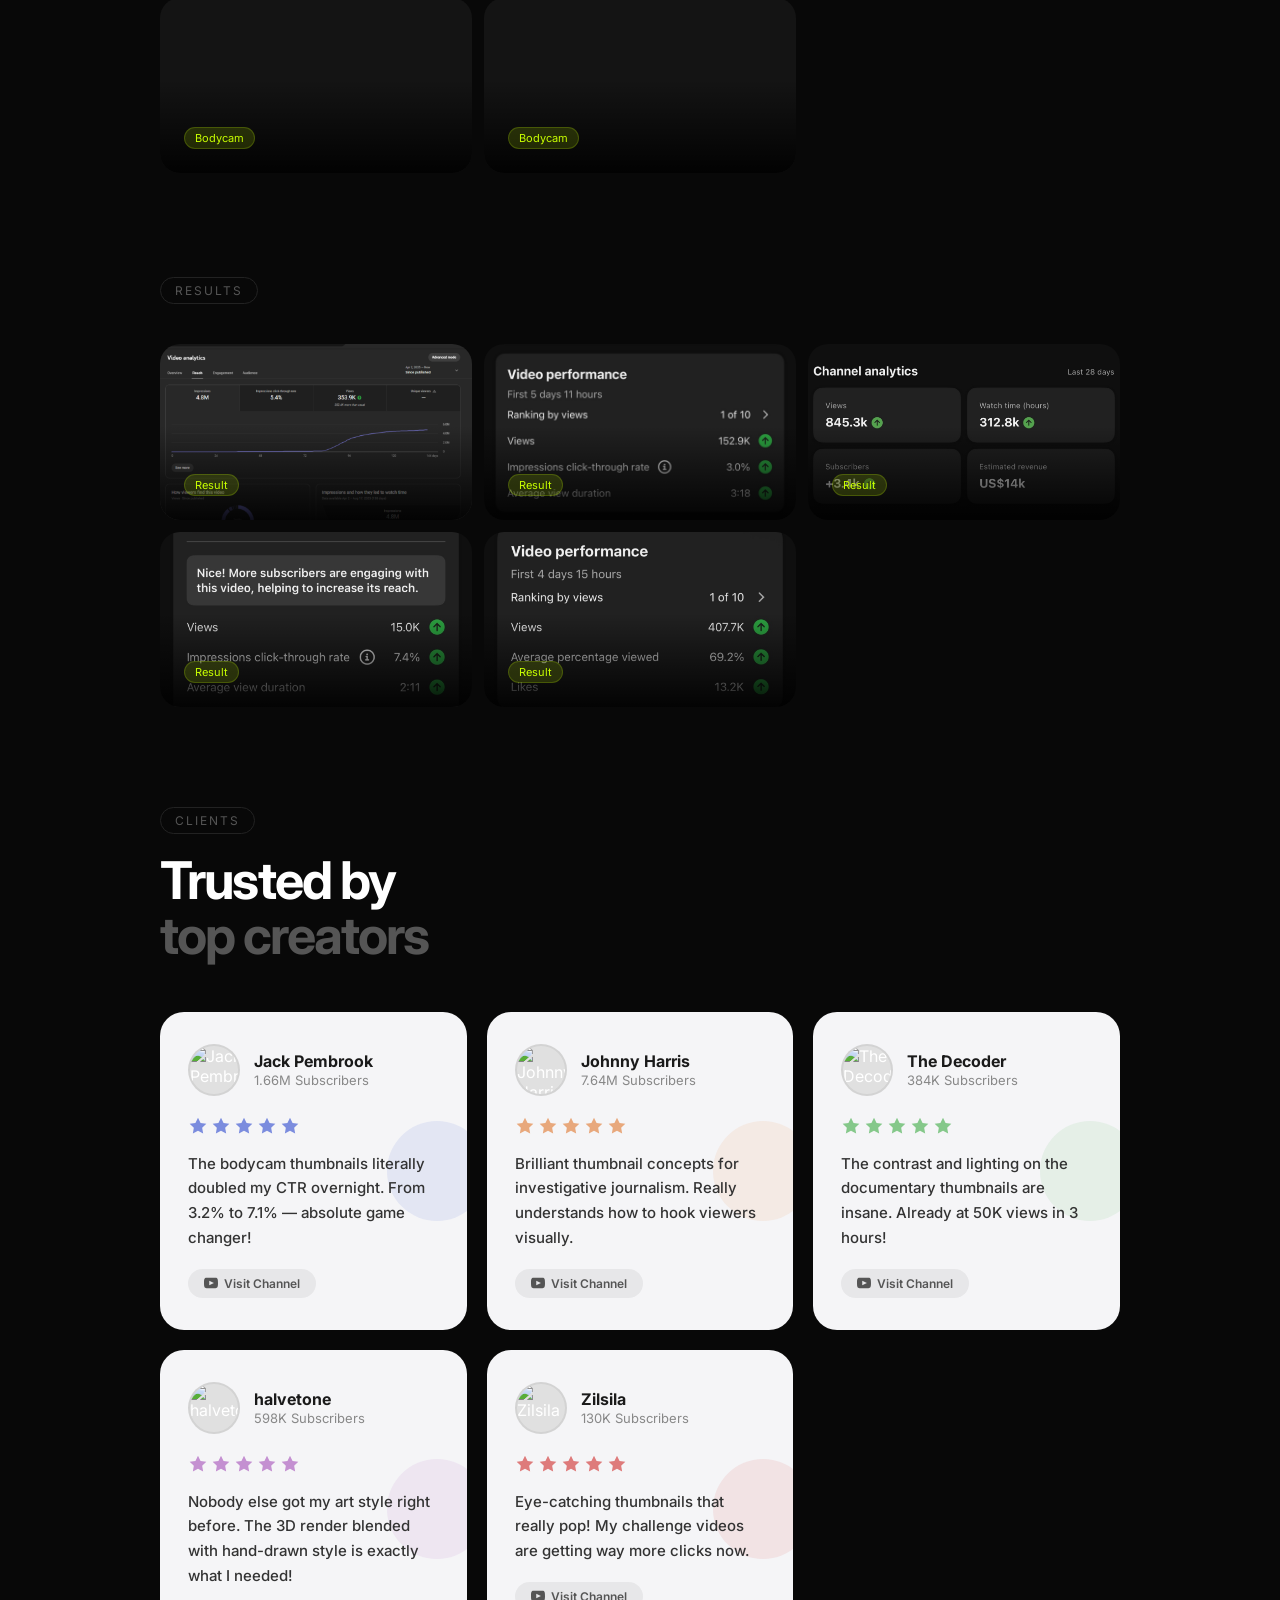
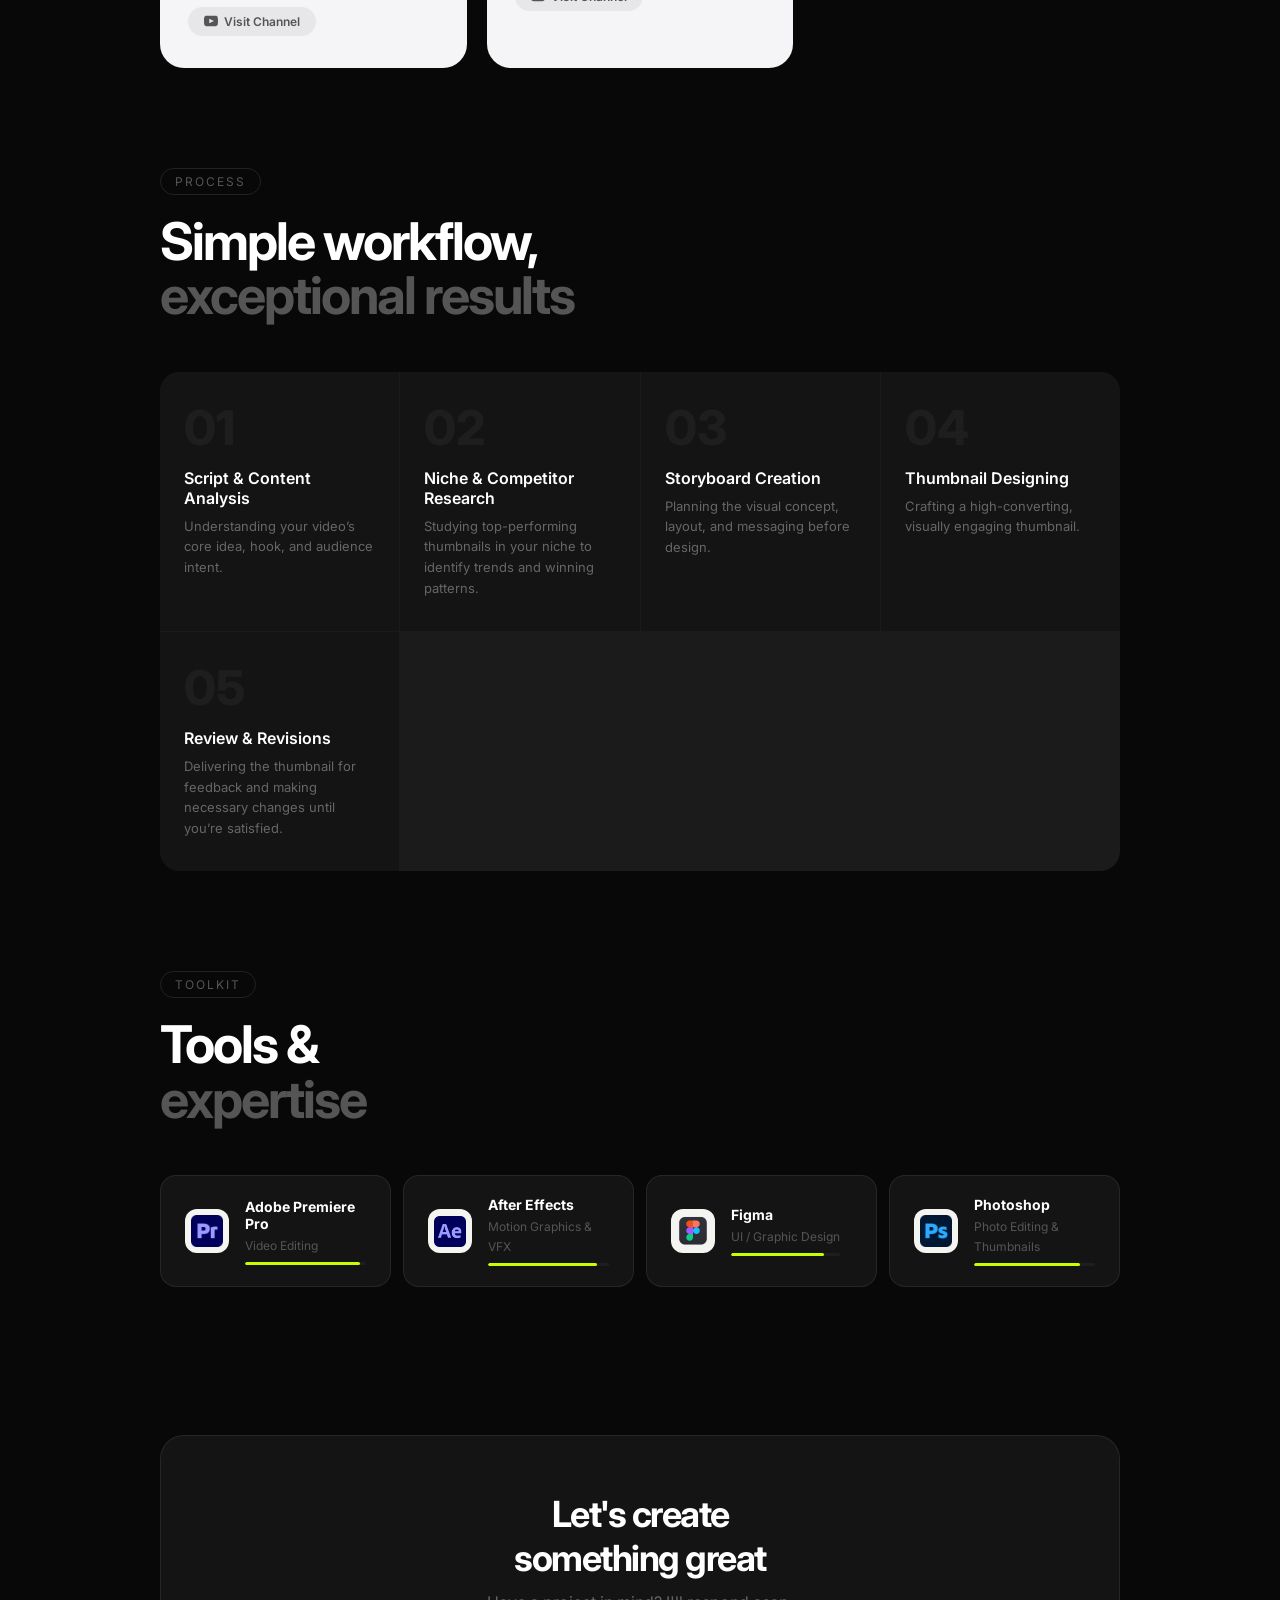
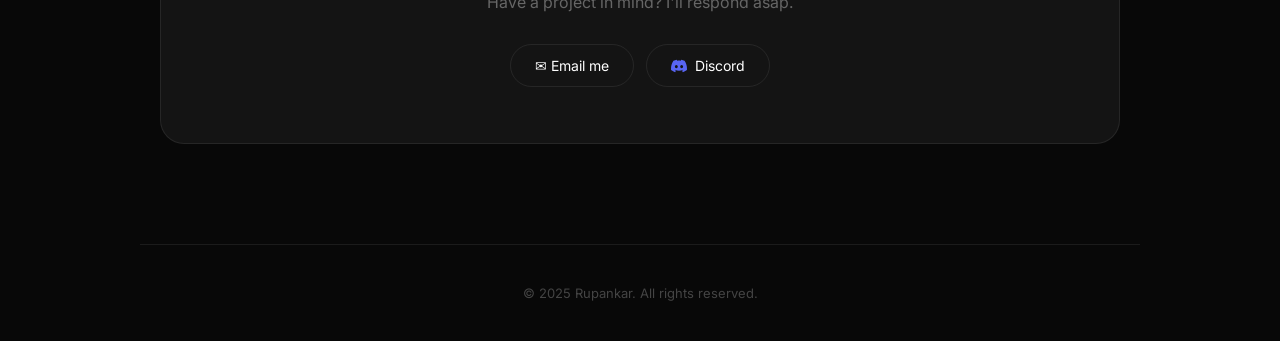
==== commit 15493190: "Testimonials added" ====
--- a/index.html
+++ b/index.html
@@ -267,101 +267,131 @@
   .portfolio-category { margin-top: 56px; }
   .category-title { font-size: 18px; font-weight: 700; color: #ddd; margin-bottom: 16px; }
 
-  /* TESTIMONIALS — YouTube Client Cards */
+  /* ═══════════════════════════════════
+     TESTIMONIALS — Clean Card Style
+     ═══════════════════════════════════ */
   .testimonials-section-header { margin-bottom: 48px; }
-  .yt-clients-grid { display: grid; grid-template-columns: repeat(auto-fit, minmax(280px, 1fr)); gap: 16px; margin-bottom: 48px; }
-  .yt-client-card {
-    background: var(--card-bg); border: 1px solid var(--border); border-radius: 20px;
-    padding: 24px; display: flex; flex-direction: column; gap: 16px;
-    transition: all 0.3s ease; position: relative; overflow: hidden;
-  }
-  .yt-client-card::before {
-    content: ''; position: absolute; inset: 0;
-    background: linear-gradient(135deg, rgba(255,0,0,0.03) 0%, transparent 60%);
+  .testimonials-grid {
+    display: grid;
+    grid-template-columns: repeat(auto-fit, minmax(300px, 1fr));
+    gap: 20px;
+  }
+
+  .testimonial-card {
+    background: #f5f5f7;
+    border-radius: 24px;
+    padding: 32px 28px;
+    position: relative;
+    overflow: hidden;
+    transition: transform 0.35s ease, box-shadow 0.35s ease;
+    cursor: default;
+  }
+  .testimonial-card:hover {
+    transform: translateY(-6px);
+    box-shadow: 0 20px 60px rgba(0,0,0,0.15);
+  }
+
+  /* Decorative accent circle */
+  .testimonial-accent {
+    position: absolute;
+    top: 50%;
+    right: -20px;
+    transform: translateY(-50%);
+    width: 100px;
+    height: 100px;
+    border-radius: 50%;
+    opacity: 0.15;
     pointer-events: none;
   }
-  .yt-client-card:hover {
-    border-color: rgba(255,60,60,0.25); transform: translateY(-4px);
-    box-shadow: 0 16px 48px rgba(0,0,0,0.4);
-  }
-  .yt-client-header { display: flex; align-items: center; gap: 14px; }
-  .yt-avatar {
-    width: 48px; height: 48px; border-radius: 50%; flex-shrink: 0;
-    background: linear-gradient(135deg, #ff0000, #cc0000);
-    display: flex; align-items: center; justify-content: center;
-    font-size: 18px; font-weight: 800; color: #fff; letter-spacing: -0.5px;
-  }
-  .yt-client-info { flex: 1; min-width: 0; }
-  .yt-client-name { font-size: 15px; font-weight: 700; color: var(--white); white-space: nowrap; overflow: hidden; text-overflow: ellipsis; }
-  .yt-client-subs { font-size: 12px; color: #666; margin-top: 2px; }
-  .yt-client-niche {
-    display: inline-block; font-size: 10px; padding: 3px 10px; border-radius: 20px;
-    background: rgba(255,255,255,0.05); color: #888; border: 1px solid rgba(255,255,255,0.06);
-    font-weight: 500; letter-spacing: 0.5px; text-transform: uppercase; align-self: flex-start;
-  }
-  .yt-client-desc { font-size: 13px; color: #777; line-height: 1.6; }
-  .yt-visit-btn {
-    display: inline-flex; align-items: center; gap: 6px; padding: 8px 16px;
-    border-radius: 50px; font-size: 12px; font-weight: 600;
-    background: rgba(255,0,0,0.1); color: #ff4444; border: 1px solid rgba(255,0,0,0.15);
-    transition: all 0.2s; align-self: flex-start; cursor: pointer;
-  }
-  .yt-visit-btn:hover { background: rgba(255,0,0,0.2); border-color: rgba(255,0,0,0.3); }
-  .yt-visit-btn svg { width: 14px; height: 14px; }
-
-  /* TESTIMONIALS — WhatsApp Chat Cards */
-  .wa-section-label { font-size: 18px; font-weight: 700; color: #ddd; margin-bottom: 16px; margin-top: 16px; }
-  .wa-chats-grid { display: grid; grid-template-columns: repeat(auto-fit, minmax(300px, 1fr)); gap: 16px; }
-  .wa-chat-card {
-    background: #0b141a; border: 1px solid rgba(255,255,255,0.06);
-    border-radius: 20px; overflow: hidden; transition: all 0.3s ease;
-  }
-  .wa-chat-card:hover {
-    border-color: rgba(37,211,102,0.2); transform: translateY(-3px);
-    box-shadow: 0 12px 40px rgba(0,0,0,0.4);
-  }
-  .wa-chat-header {
-    background: #1f2c34; padding: 14px 18px; display: flex; align-items: center; gap: 12px;
-    border-bottom: 1px solid rgba(255,255,255,0.04);
-  }
-  .wa-chat-avatar {
-    width: 36px; height: 36px; border-radius: 50%; flex-shrink: 0;
-    background: linear-gradient(135deg, #25d366, #128c7e);
-    display: flex; align-items: center; justify-content: center;
-    font-size: 14px; font-weight: 700; color: #fff;
-  }
-  .wa-chat-contact { flex: 1; }
-  .wa-chat-contact-name { font-size: 14px; font-weight: 600; color: #e9edef; }
-  .wa-chat-contact-status { font-size: 11px; color: #8696a0; }
-  .wa-chat-body {
-    padding: 16px; display: flex; flex-direction: column; gap: 8px;
-    background: url("data:image/svg+xml,%3Csvg width='60' height='60' xmlns='http://www.w3.org/2000/svg'%3E%3Cpath d='M30 5 L35 15 L30 12 L25 15Z' fill='%23ffffff' opacity='0.008'/%3E%3C/svg%3E");
-    min-height: 180px;
-  }
-  .wa-msg {
-    max-width: 82%; padding: 8px 12px; border-radius: 10px;
-    font-size: 13px; line-height: 1.5; position: relative; word-wrap: break-word;
-  }
-  .wa-msg-in {
-    background: #202c33; color: #e9edef; align-self: flex-start;
-    border-top-left-radius: 3px;
-  }
-  .wa-msg-out {
-    background: #005c4b; color: #e9edef; align-self: flex-end;
-    border-top-right-radius: 3px;
-  }
-  .wa-msg-time {
-    font-size: 10px; color: rgba(255,255,255,0.4); text-align: right;
-    margin-top: 4px; display: flex; align-items: center; justify-content: flex-end; gap: 3px;
-  }
-  .wa-msg-time .wa-check { color: #53bdeb; }
-  .wa-system-msg {
-    align-self: center; background: rgba(255,255,255,0.05); color: #8696a0;
-    font-size: 11px; padding: 4px 12px; border-radius: 8px;
-  }
+
+  /* Header: avatar + channel info */
+  .testimonial-header {
+    display: flex;
+    align-items: center;
+    gap: 14px;
+    margin-bottom: 20px;
+  }
+
+  .testimonial-avatar {
+    width: 52px;
+    height: 52px;
+    border-radius: 50%;
+    overflow: hidden;
+    flex-shrink: 0;
+    background: #e0e0e0;
+    border: 2px solid rgba(0,0,0,0.06);
+  }
+  .testimonial-avatar img {
+    width: 100%;
+    height: 100%;
+    object-fit: cover;
+  }
+
+  .testimonial-channel-info {
+    display: flex;
+    flex-direction: column;
+    min-width: 0;
+  }
+  .testimonial-channel-name {
+    font-size: 16px;
+    font-weight: 700;
+    color: #1a1a1a;
+    line-height: 1.3;
+  }
+  .testimonial-subs {
+    font-size: 13px;
+    color: #888;
+    font-weight: 400;
+  }
+
+  /* Star rating */
+  .testimonial-stars {
+    display: flex;
+    gap: 3px;
+    margin-bottom: 16px;
+  }
+  .testimonial-stars svg {
+    width: 20px;
+    height: 20px;
+  }
+
+  /* Quote text */
+  .testimonial-quote {
+    font-size: 15px;
+    font-weight: 500;
+    color: #333;
+    line-height: 1.65;
+    position: relative;
+    z-index: 1;
+  }
+
+  /* Visit channel link */
+  .testimonial-visit {
+    display: inline-flex;
+    align-items: center;
+    gap: 6px;
+    margin-top: 18px;
+    padding: 7px 16px;
+    border-radius: 50px;
+    font-size: 12px;
+    font-weight: 600;
+    background: rgba(0,0,0,0.06);
+    color: #555;
+    transition: all 0.2s;
+    text-decoration: none;
+  }
+  .testimonial-visit:hover {
+    background: rgba(0,0,0,0.12);
+    color: #222;
+  }
+  .testimonial-visit svg {
+    width: 14px;
+    height: 14px;
+  }
+
   @media (max-width: 768px) {
-    .yt-clients-grid { grid-template-columns: 1fr; }
-    .wa-chats-grid { grid-template-columns: 1fr; }
+    .testimonials-grid { grid-template-columns: 1fr; }
+    .testimonial-card { padding: 24px 22px; }
   }
 
   /* PROCESS */
@@ -621,197 +651,136 @@
     <h2>Trusted by<br><span class="muted-text">top creators</span></h2>
   </div>
 
-  <!-- YouTube Client Cards -->
-  <div class="yt-clients-grid">
+  <div class="testimonials-grid">
 
     <!-- Jack Pembrook -->
-    <a href="https://youtube.com/@jackpembrook" target="_blank" class="yt-client-card">
-      <div class="yt-client-header">
-        <div class="yt-avatar">JP</div>
-        <div class="yt-client-info">
-          <div class="yt-client-name">Jack Pembrook</div>
-          <div class="yt-client-subs">1.66M subscribers</div>
+    <div class="testimonial-card">
+      <div class="testimonial-accent" style="background: #7b8cde;"></div>
+      <div class="testimonial-header">
+        <div class="testimonial-avatar">
+          <img src="" alt="Jack Pembrook" data-channel="@jackpembrook" data-fallback="JP">
         </div>
-      </div>
-      <div class="yt-client-niche">Bodycam &amp; True Crime</div>
-      <div class="yt-client-desc">Thumbnail design &amp; video editing for bodycam-style content.</div>
-      <div class="yt-visit-btn">
+        <div class="testimonial-channel-info">
+          <div class="testimonial-channel-name">Jack Pembrook</div>
+          <div class="testimonial-subs">1.66M Subscribers</div>
+        </div>
+      </div>
+      <div class="testimonial-stars">
+        <svg viewBox="0 0 24 24" fill="#7b8cde"><path d="M12 2l3.09 6.26L22 9.27l-5 4.87 1.18 6.88L12 17.77l-6.18 3.25L7 14.14 2 9.27l6.91-1.01L12 2z"/></svg>
+        <svg viewBox="0 0 24 24" fill="#7b8cde"><path d="M12 2l3.09 6.26L22 9.27l-5 4.87 1.18 6.88L12 17.77l-6.18 3.25L7 14.14 2 9.27l6.91-1.01L12 2z"/></svg>
+        <svg viewBox="0 0 24 24" fill="#7b8cde"><path d="M12 2l3.09 6.26L22 9.27l-5 4.87 1.18 6.88L12 17.77l-6.18 3.25L7 14.14 2 9.27l6.91-1.01L12 2z"/></svg>
+        <svg viewBox="0 0 24 24" fill="#7b8cde"><path d="M12 2l3.09 6.26L22 9.27l-5 4.87 1.18 6.88L12 17.77l-6.18 3.25L7 14.14 2 9.27l6.91-1.01L12 2z"/></svg>
+        <svg viewBox="0 0 24 24" fill="#7b8cde"><path d="M12 2l3.09 6.26L22 9.27l-5 4.87 1.18 6.88L12 17.77l-6.18 3.25L7 14.14 2 9.27l6.91-1.01L12 2z"/></svg>
+      </div>
+      <div class="testimonial-quote">The bodycam thumbnails literally doubled my CTR overnight. From 3.2% to 7.1% — absolute game changer!</div>
+      <a href="https://youtube.com/@jackpembrook" target="_blank" class="testimonial-visit">
         <svg viewBox="0 0 24 24" fill="currentColor"><path d="M19.615 3.184c-3.604-.246-11.631-.245-15.23 0C.488 3.45.029 5.804 0 12c.029 6.185.484 8.549 4.385 8.816 3.6.245 11.626.246 15.23 0C23.512 20.55 23.971 18.196 24 12c-.029-6.185-.484-8.549-4.385-8.816zM9 16V8l8 4-8 4z"/></svg>
         Visit Channel
-      </div>
-    </a>
+      </a>
+    </div>
 
     <!-- Johnny Harris -->
-    <a href="https://youtube.com/@johnnyharris" target="_blank" class="yt-client-card">
-      <div class="yt-client-header">
-        <div class="yt-avatar">JH</div>
-        <div class="yt-client-info">
-          <div class="yt-client-name">Johnny Harris</div>
-          <div class="yt-client-subs">7.64M subscribers</div>
+    <div class="testimonial-card">
+      <div class="testimonial-accent" style="background: #e8a87c;"></div>
+      <div class="testimonial-header">
+        <div class="testimonial-avatar">
+          <img src="" alt="Johnny Harris" data-channel="@johnnyharris" data-fallback="JH">
         </div>
-      </div>
-      <div class="yt-client-niche">Journalism &amp; Documentary</div>
-      <div class="yt-client-desc">Thumbnail concepts for investigative journalism videos.</div>
-      <div class="yt-visit-btn">
+        <div class="testimonial-channel-info">
+          <div class="testimonial-channel-name">Johnny Harris</div>
+          <div class="testimonial-subs">7.64M Subscribers</div>
+        </div>
+      </div>
+      <div class="testimonial-stars">
+        <svg viewBox="0 0 24 24" fill="#e8a87c"><path d="M12 2l3.09 6.26L22 9.27l-5 4.87 1.18 6.88L12 17.77l-6.18 3.25L7 14.14 2 9.27l6.91-1.01L12 2z"/></svg>
+        <svg viewBox="0 0 24 24" fill="#e8a87c"><path d="M12 2l3.09 6.26L22 9.27l-5 4.87 1.18 6.88L12 17.77l-6.18 3.25L7 14.14 2 9.27l6.91-1.01L12 2z"/></svg>
+        <svg viewBox="0 0 24 24" fill="#e8a87c"><path d="M12 2l3.09 6.26L22 9.27l-5 4.87 1.18 6.88L12 17.77l-6.18 3.25L7 14.14 2 9.27l6.91-1.01L12 2z"/></svg>
+        <svg viewBox="0 0 24 24" fill="#e8a87c"><path d="M12 2l3.09 6.26L22 9.27l-5 4.87 1.18 6.88L12 17.77l-6.18 3.25L7 14.14 2 9.27l6.91-1.01L12 2z"/></svg>
+        <svg viewBox="0 0 24 24" fill="#e8a87c"><path d="M12 2l3.09 6.26L22 9.27l-5 4.87 1.18 6.88L12 17.77l-6.18 3.25L7 14.14 2 9.27l6.91-1.01L12 2z"/></svg>
+      </div>
+      <div class="testimonial-quote">Brilliant thumbnail concepts for investigative journalism. Really understands how to hook viewers visually.</div>
+      <a href="https://youtube.com/@johnnyharris" target="_blank" class="testimonial-visit">
         <svg viewBox="0 0 24 24" fill="currentColor"><path d="M19.615 3.184c-3.604-.246-11.631-.245-15.23 0C.488 3.45.029 5.804 0 12c.029 6.185.484 8.549 4.385 8.816 3.6.245 11.626.246 15.23 0C23.512 20.55 23.971 18.196 24 12c-.029-6.185-.484-8.549-4.385-8.816zM9 16V8l8 4-8 4z"/></svg>
         Visit Channel
-      </div>
-    </a>
+      </a>
+    </div>
 
     <!-- The Decoder -->
-    <a href="https://youtube.com/@thedecoderproduction" target="_blank" class="yt-client-card">
-      <div class="yt-client-header">
-        <div class="yt-avatar">TD</div>
-        <div class="yt-client-info">
-          <div class="yt-client-name">The Decoder</div>
-          <div class="yt-client-subs">384K subscribers</div>
+    <div class="testimonial-card">
+      <div class="testimonial-accent" style="background: #85c88a;"></div>
+      <div class="testimonial-header">
+        <div class="testimonial-avatar">
+          <img src="" alt="The Decoder" data-channel="@thedecoderproduction" data-fallback="TD">
         </div>
-      </div>
-      <div class="yt-client-niche">True Crime &amp; Documentary</div>
-      <div class="yt-client-desc">Cinematic thumbnail design for deep-dive crime documentaries.</div>
-      <div class="yt-visit-btn">
+        <div class="testimonial-channel-info">
+          <div class="testimonial-channel-name">The Decoder</div>
+          <div class="testimonial-subs">384K Subscribers</div>
+        </div>
+      </div>
+      <div class="testimonial-stars">
+        <svg viewBox="0 0 24 24" fill="#85c88a"><path d="M12 2l3.09 6.26L22 9.27l-5 4.87 1.18 6.88L12 17.77l-6.18 3.25L7 14.14 2 9.27l6.91-1.01L12 2z"/></svg>
+        <svg viewBox="0 0 24 24" fill="#85c88a"><path d="M12 2l3.09 6.26L22 9.27l-5 4.87 1.18 6.88L12 17.77l-6.18 3.25L7 14.14 2 9.27l6.91-1.01L12 2z"/></svg>
+        <svg viewBox="0 0 24 24" fill="#85c88a"><path d="M12 2l3.09 6.26L22 9.27l-5 4.87 1.18 6.88L12 17.77l-6.18 3.25L7 14.14 2 9.27l6.91-1.01L12 2z"/></svg>
+        <svg viewBox="0 0 24 24" fill="#85c88a"><path d="M12 2l3.09 6.26L22 9.27l-5 4.87 1.18 6.88L12 17.77l-6.18 3.25L7 14.14 2 9.27l6.91-1.01L12 2z"/></svg>
+        <svg viewBox="0 0 24 24" fill="#85c88a"><path d="M12 2l3.09 6.26L22 9.27l-5 4.87 1.18 6.88L12 17.77l-6.18 3.25L7 14.14 2 9.27l6.91-1.01L12 2z"/></svg>
+      </div>
+      <div class="testimonial-quote">The contrast and lighting on the documentary thumbnails are insane. Already at 50K views in 3 hours!</div>
+      <a href="https://youtube.com/@thedecoderproduction" target="_blank" class="testimonial-visit">
         <svg viewBox="0 0 24 24" fill="currentColor"><path d="M19.615 3.184c-3.604-.246-11.631-.245-15.23 0C.488 3.45.029 5.804 0 12c.029 6.185.484 8.549 4.385 8.816 3.6.245 11.626.246 15.23 0C23.512 20.55 23.971 18.196 24 12c-.029-6.185-.484-8.549-4.385-8.816zM9 16V8l8 4-8 4z"/></svg>
         Visit Channel
-      </div>
-    </a>
+      </a>
+    </div>
 
     <!-- halvetone -->
-    <a href="https://youtube.com/@halvetone" target="_blank" class="yt-client-card">
-      <div class="yt-client-header">
-        <div class="yt-avatar">H</div>
-        <div class="yt-client-info">
-          <div class="yt-client-name">halvetone</div>
-          <div class="yt-client-subs">598K subscribers</div>
+    <div class="testimonial-card">
+      <div class="testimonial-accent" style="background: #c490d1;"></div>
+      <div class="testimonial-header">
+        <div class="testimonial-avatar">
+          <img src="" alt="halvetone" data-channel="@halvetone" data-fallback="H">
         </div>
-      </div>
-      <div class="yt-client-niche">Minecraft &amp; Gaming</div>
-      <div class="yt-client-desc">Thumbnail &amp; art design for Minecraft content and animations.</div>
-      <div class="yt-visit-btn">
+        <div class="testimonial-channel-info">
+          <div class="testimonial-channel-name">halvetone</div>
+          <div class="testimonial-subs">598K Subscribers</div>
+        </div>
+      </div>
+      <div class="testimonial-stars">
+        <svg viewBox="0 0 24 24" fill="#c490d1"><path d="M12 2l3.09 6.26L22 9.27l-5 4.87 1.18 6.88L12 17.77l-6.18 3.25L7 14.14 2 9.27l6.91-1.01L12 2z"/></svg>
+        <svg viewBox="0 0 24 24" fill="#c490d1"><path d="M12 2l3.09 6.26L22 9.27l-5 4.87 1.18 6.88L12 17.77l-6.18 3.25L7 14.14 2 9.27l6.91-1.01L12 2z"/></svg>
+        <svg viewBox="0 0 24 24" fill="#c490d1"><path d="M12 2l3.09 6.26L22 9.27l-5 4.87 1.18 6.88L12 17.77l-6.18 3.25L7 14.14 2 9.27l6.91-1.01L12 2z"/></svg>
+        <svg viewBox="0 0 24 24" fill="#c490d1"><path d="M12 2l3.09 6.26L22 9.27l-5 4.87 1.18 6.88L12 17.77l-6.18 3.25L7 14.14 2 9.27l6.91-1.01L12 2z"/></svg>
+        <svg viewBox="0 0 24 24" fill="#c490d1"><path d="M12 2l3.09 6.26L22 9.27l-5 4.87 1.18 6.88L12 17.77l-6.18 3.25L7 14.14 2 9.27l6.91-1.01L12 2z"/></svg>
+      </div>
+      <div class="testimonial-quote">Nobody else got my art style right before. The 3D render blended with hand-drawn style is exactly what I needed!</div>
+      <a href="https://youtube.com/@halvetone" target="_blank" class="testimonial-visit">
         <svg viewBox="0 0 24 24" fill="currentColor"><path d="M19.615 3.184c-3.604-.246-11.631-.245-15.23 0C.488 3.45.029 5.804 0 12c.029 6.185.484 8.549 4.385 8.816 3.6.245 11.626.246 15.23 0C23.512 20.55 23.971 18.196 24 12c-.029-6.185-.484-8.549-4.385-8.816zM9 16V8l8 4-8 4z"/></svg>
         Visit Channel
-      </div>
-    </a>
+      </a>
+    </div>
 
     <!-- Zilsila -->
-    <a href="https://youtube.com/@zilsila" target="_blank" class="yt-client-card">
-      <div class="yt-client-header">
-        <div class="yt-avatar">Z</div>
-        <div class="yt-client-info">
-          <div class="yt-client-name">Zilsila</div>
-          <div class="yt-client-subs">130K subscribers</div>
+    <div class="testimonial-card">
+      <div class="testimonial-accent" style="background: #de7b7b;"></div>
+      <div class="testimonial-header">
+        <div class="testimonial-avatar">
+          <img src="" alt="Zilsila" data-channel="@zilsila" data-fallback="Z">
         </div>
-      </div>
-      <div class="yt-client-niche">Challenge &amp; Entertainment</div>
-      <div class="yt-client-desc">Eye-catching thumbnails for viral challenge and entertainment content.</div>
-      <div class="yt-visit-btn">
+        <div class="testimonial-channel-info">
+          <div class="testimonial-channel-name">Zilsila</div>
+          <div class="testimonial-subs">130K Subscribers</div>
+        </div>
+      </div>
+      <div class="testimonial-stars">
+        <svg viewBox="0 0 24 24" fill="#de7b7b"><path d="M12 2l3.09 6.26L22 9.27l-5 4.87 1.18 6.88L12 17.77l-6.18 3.25L7 14.14 2 9.27l6.91-1.01L12 2z"/></svg>
+        <svg viewBox="0 0 24 24" fill="#de7b7b"><path d="M12 2l3.09 6.26L22 9.27l-5 4.87 1.18 6.88L12 17.77l-6.18 3.25L7 14.14 2 9.27l6.91-1.01L12 2z"/></svg>
+        <svg viewBox="0 0 24 24" fill="#de7b7b"><path d="M12 2l3.09 6.26L22 9.27l-5 4.87 1.18 6.88L12 17.77l-6.18 3.25L7 14.14 2 9.27l6.91-1.01L12 2z"/></svg>
+        <svg viewBox="0 0 24 24" fill="#de7b7b"><path d="M12 2l3.09 6.26L22 9.27l-5 4.87 1.18 6.88L12 17.77l-6.18 3.25L7 14.14 2 9.27l6.91-1.01L12 2z"/></svg>
+        <svg viewBox="0 0 24 24" fill="#de7b7b"><path d="M12 2l3.09 6.26L22 9.27l-5 4.87 1.18 6.88L12 17.77l-6.18 3.25L7 14.14 2 9.27l6.91-1.01L12 2z"/></svg>
+      </div>
+      <div class="testimonial-quote">Eye-catching thumbnails that really pop! My challenge videos are getting way more clicks now.</div>
+      <a href="https://youtube.com/@zilsila" target="_blank" class="testimonial-visit">
         <svg viewBox="0 0 24 24" fill="currentColor"><path d="M19.615 3.184c-3.604-.246-11.631-.245-15.23 0C.488 3.45.029 5.804 0 12c.029 6.185.484 8.549 4.385 8.816 3.6.245 11.626.246 15.23 0C23.512 20.55 23.971 18.196 24 12c-.029-6.185-.484-8.549-4.385-8.816zM9 16V8l8 4-8 4z"/></svg>
         Visit Channel
-      </div>
-    </a>
-
-  </div>
-
-  <!-- WhatsApp Chat Testimonials -->
-  <div class="wa-section-label">💬 Client Conversations</div>
-  <div class="wa-chats-grid">
-
-    <!-- Chat 1 — Thumbnail Client -->
-    <div class="wa-chat-card">
-      <div class="wa-chat-header">
-        <div class="wa-chat-avatar">JP</div>
-        <div class="wa-chat-contact">
-          <div class="wa-chat-contact-name">Jack P.</div>
-          <div class="wa-chat-contact-status">online</div>
-        </div>
-      </div>
-      <div class="wa-chat-body">
-        <div class="wa-msg wa-msg-in">
-          Hey bro, just saw the new thumbnails you made for me 🔥
-          <div class="wa-msg-time">8:34 PM</div>
-        </div>
-        <div class="wa-msg wa-msg-in">
-          The bodycam one literally doubled my CTR overnight. From 3.2% to 7.1%
-          <div class="wa-msg-time">8:34 PM</div>
-        </div>
-        <div class="wa-msg wa-msg-out">
-          No way! That's insane 🙌 glad it worked out
-          <div class="wa-msg-time">8:36 PM <span class="wa-check">✓✓</span></div>
-        </div>
-        <div class="wa-msg wa-msg-in">
-          For real. I need you on retainer lol. Can you do 4 thumbs a week?
-          <div class="wa-msg-time">8:37 PM</div>
-        </div>
-        <div class="wa-msg wa-msg-out">
-          Absolutely, let's lock it in 💪
-          <div class="wa-msg-time">8:38 PM <span class="wa-check">✓✓</span></div>
-        </div>
-      </div>
-    </div>
-
-    <!-- Chat 2 — Editing Client -->
-    <div class="wa-chat-card">
-      <div class="wa-chat-header">
-        <div class="wa-chat-avatar">TD</div>
-        <div class="wa-chat-contact">
-          <div class="wa-chat-contact-name">The Decoder</div>
-          <div class="wa-chat-contact-status">last seen today at 6:12 PM</div>
-        </div>
-      </div>
-      <div class="wa-chat-body">
-        <div class="wa-msg wa-msg-in">
-          Ron, the thumbnail you designed for the new documentary episode is perfect 👏
-          <div class="wa-msg-time">6:02 PM</div>
-        </div>
-        <div class="wa-msg wa-msg-out">
-          Thanks man! I spent extra time on the lighting this time
-          <div class="wa-msg-time">6:05 PM <span class="wa-check">✓✓</span></div>
-        </div>
-        <div class="wa-msg wa-msg-in">
-          It shows. The contrast between the suspect silhouette and the red background is 🔥
-          <div class="wa-msg-time">6:06 PM</div>
-        </div>
-        <div class="wa-msg wa-msg-in">
-          My audience is loving it. Already at 50K views in 3 hours
-          <div class="wa-msg-time">6:07 PM</div>
-        </div>
-        <div class="wa-msg wa-msg-out">
-          That's what we aim for 🎯 I'll get the next batch ready by Thursday
-          <div class="wa-msg-time">6:09 PM <span class="wa-check">✓✓</span></div>
-        </div>
-      </div>
-    </div>
-
-    <!-- Chat 3 — Design + Video Client -->
-    <div class="wa-chat-card">
-      <div class="wa-chat-header">
-        <div class="wa-chat-avatar">H</div>
-        <div class="wa-chat-contact">
-          <div class="wa-chat-contact-name">halvetone</div>
-          <div class="wa-chat-contact-status">online</div>
-        </div>
-      </div>
-      <div class="wa-chat-body">
-        <div class="wa-msg wa-msg-in">
-          Yoooo the minecraft thumbnail concepts are actually insane
-          <div class="wa-msg-time">3:22 PM</div>
-        </div>
-        <div class="wa-msg wa-msg-in">
-          Llike the way you blended the 3D render with the hand-drawn style 🤯
-          <div class="wa-msg-time">3:22 PM</div>
-        </div>
-        <div class="wa-msg wa-msg-out">
-          Thanks! I studied your art style to match the vibe
-          <div class="wa-msg-time">3:25 PM <span class="wa-check">✓✓</span></div>
-        </div>
-        <div class="wa-msg wa-msg-in">
-          That's exactly what I needed. Nobody else got my style right before
-          <div class="wa-msg-time">3:26 PM</div>
-        </div>
-        <div class="wa-msg wa-msg-out">
-          Glad to hear that 🙏 I'll have the rest done by tomorrow
-          <div class="wa-msg-time">3:28 PM <span class="wa-check">✓✓</span></div>
-        </div>
-      </div>
+      </a>
     </div>
 
   </div>
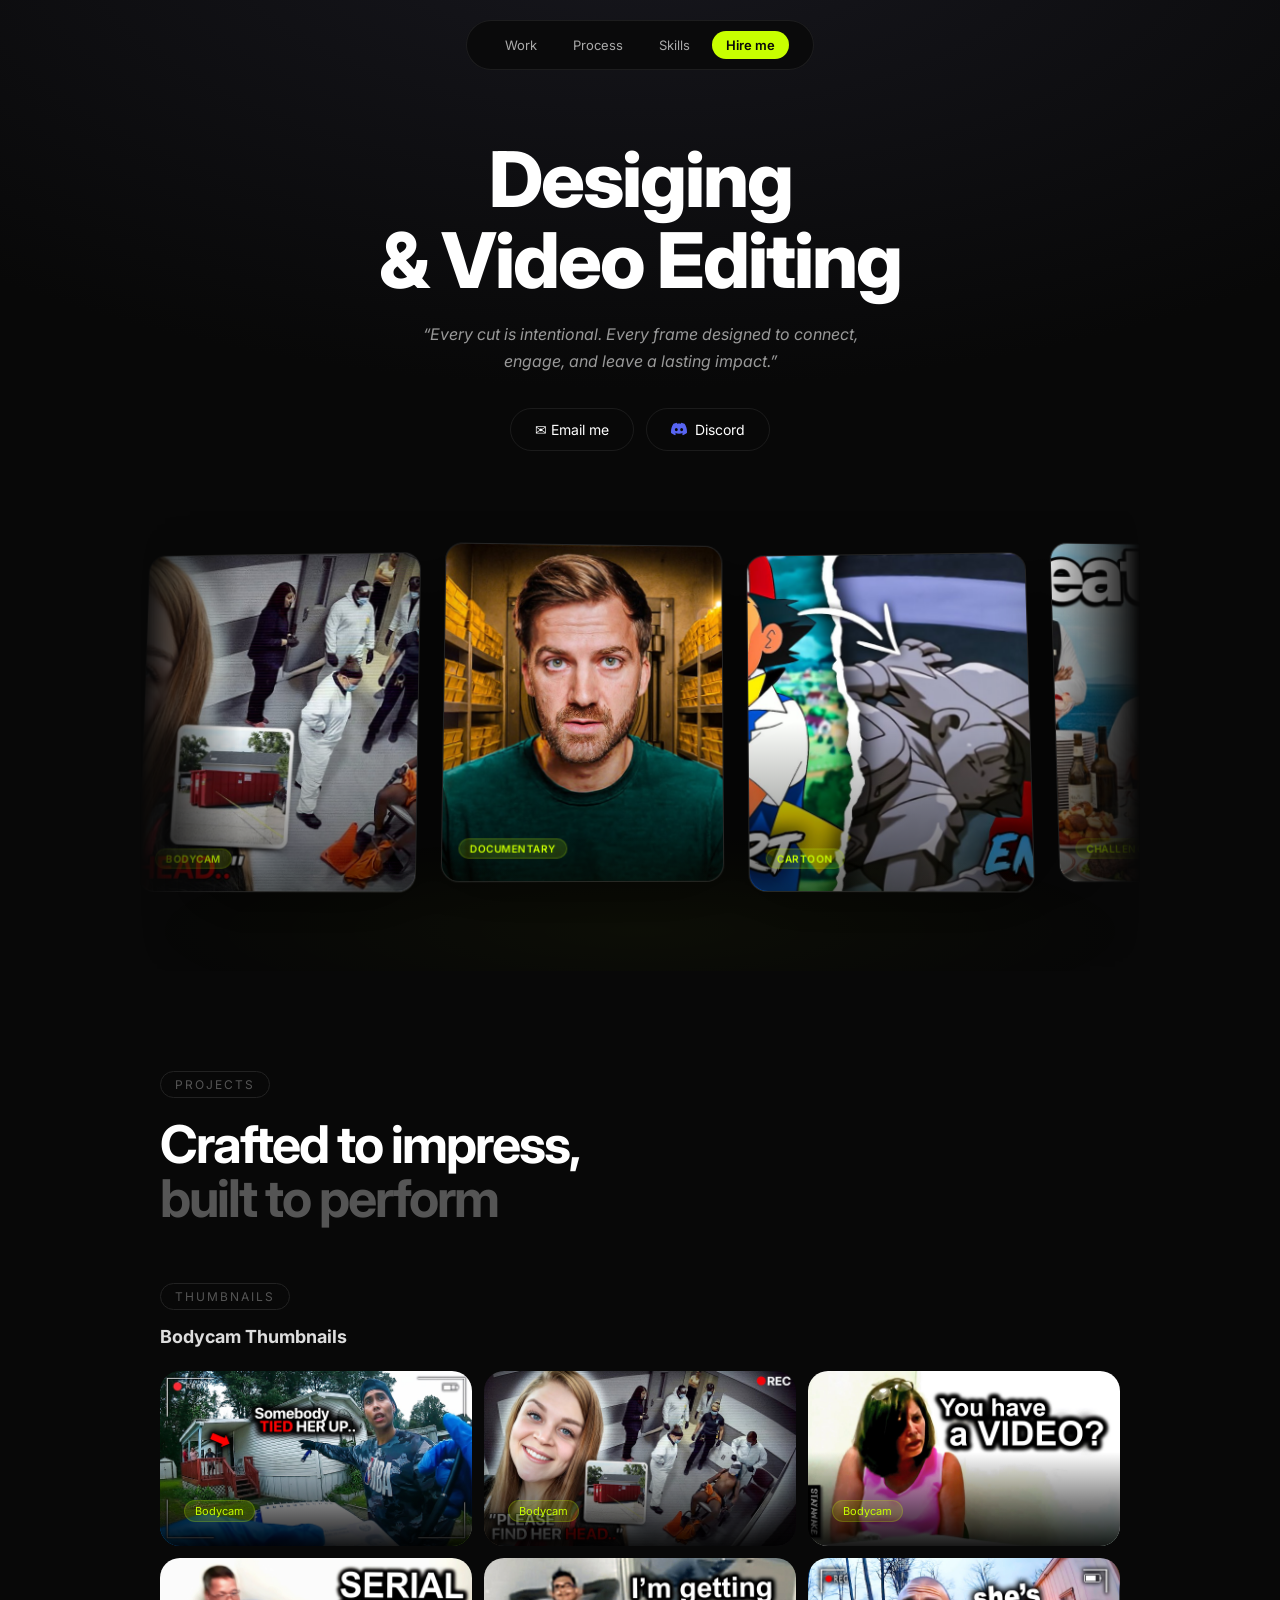
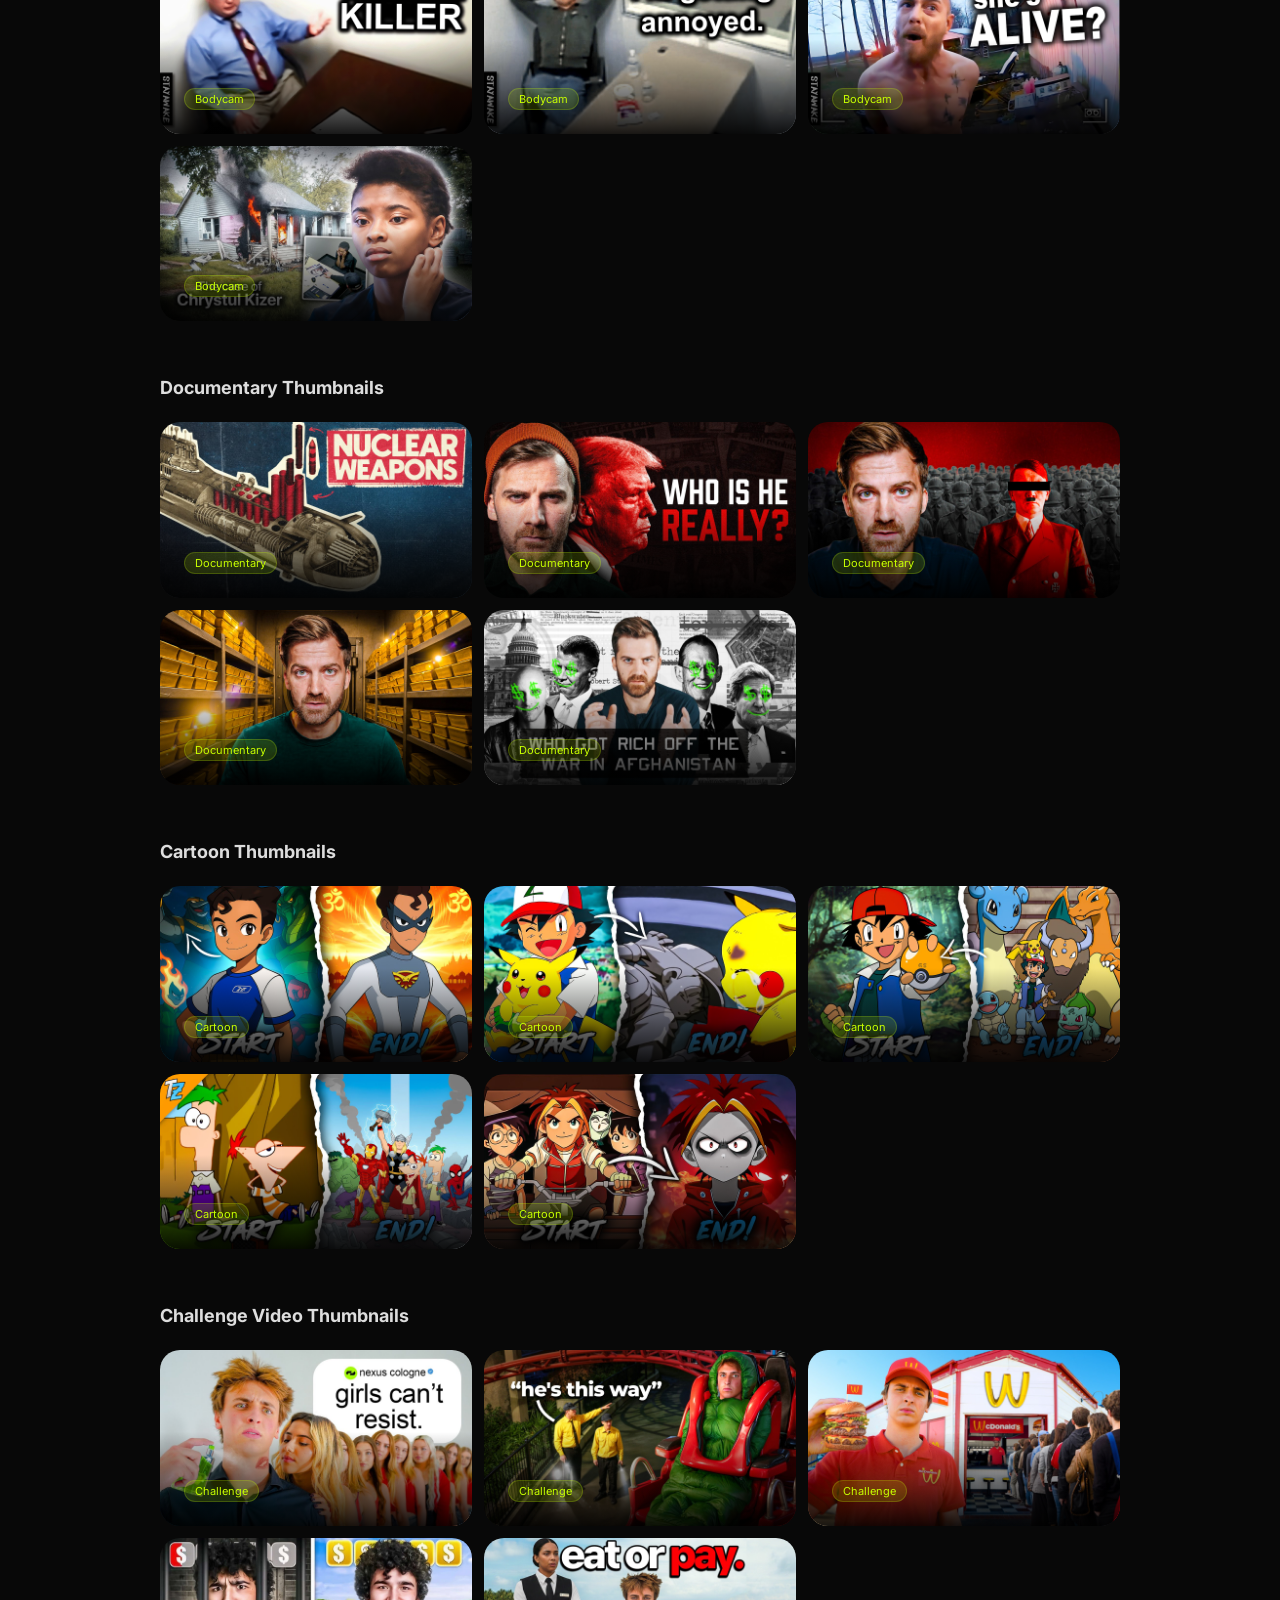
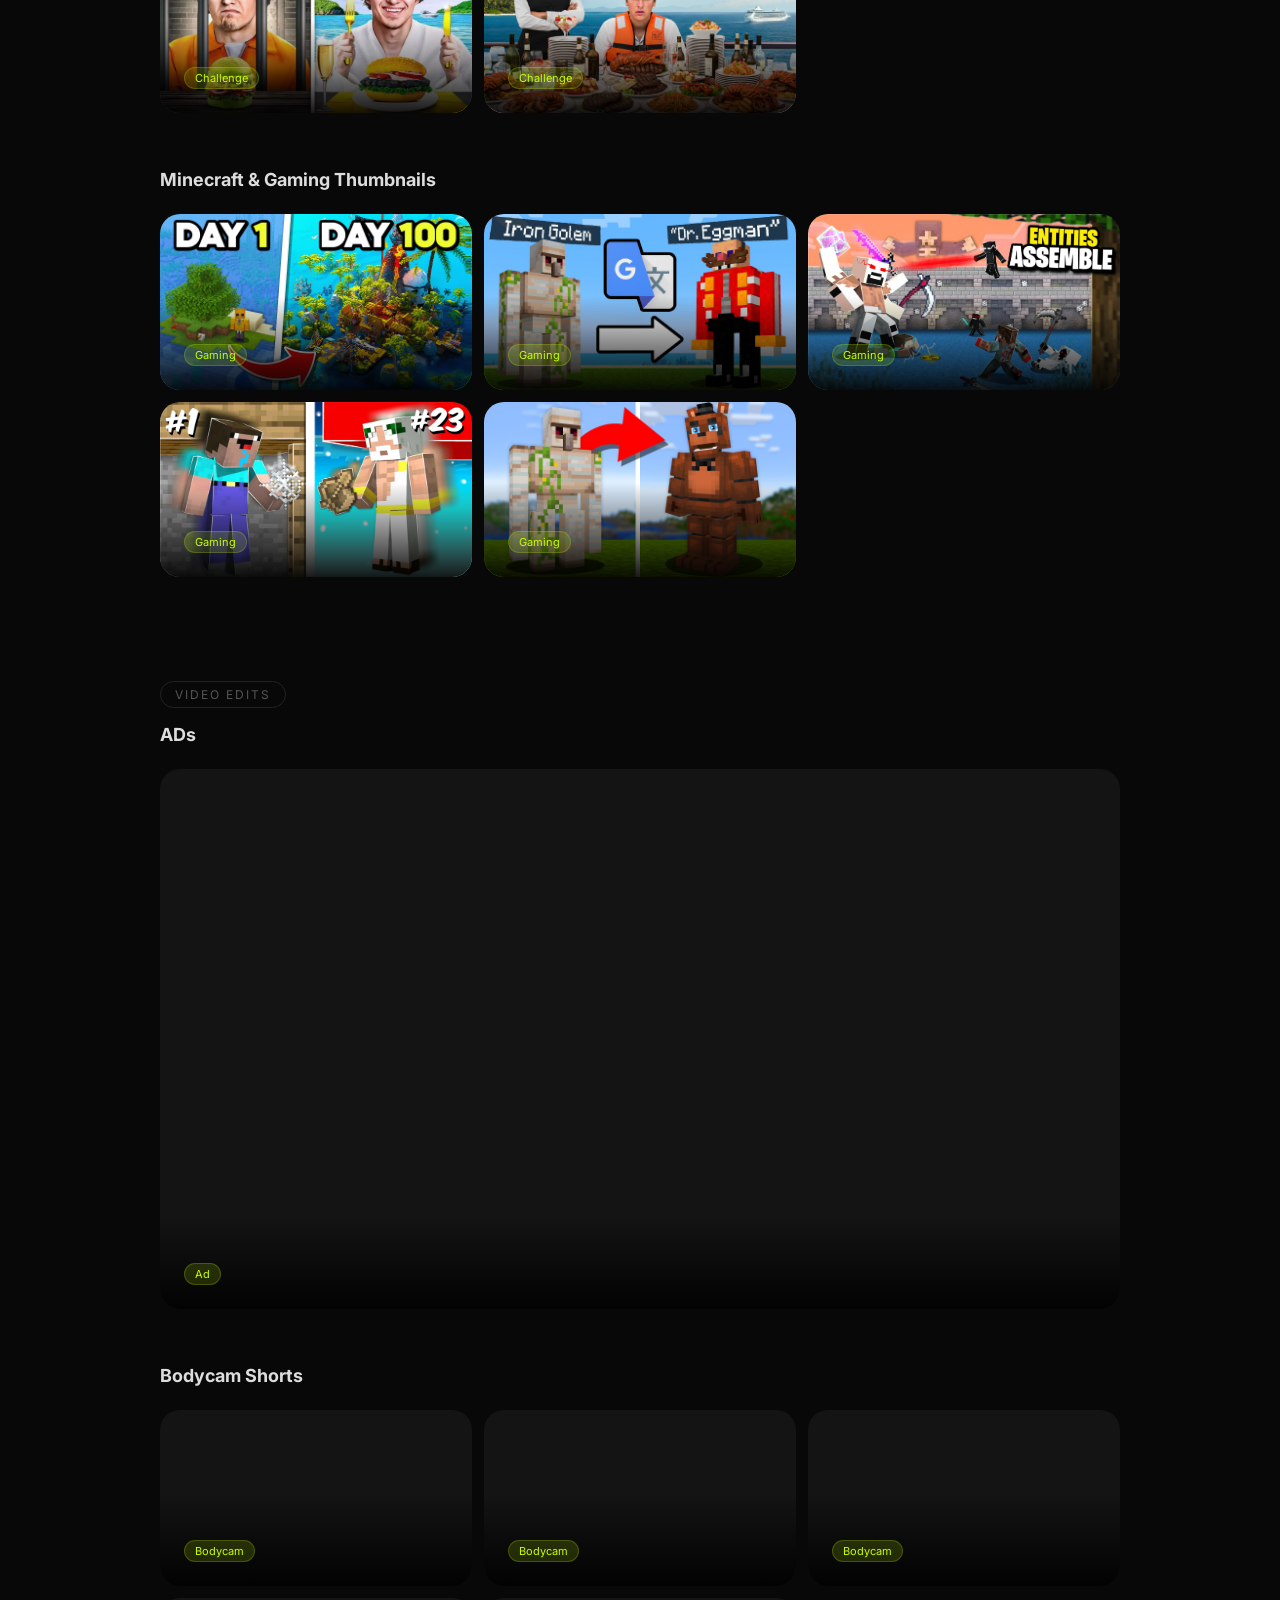
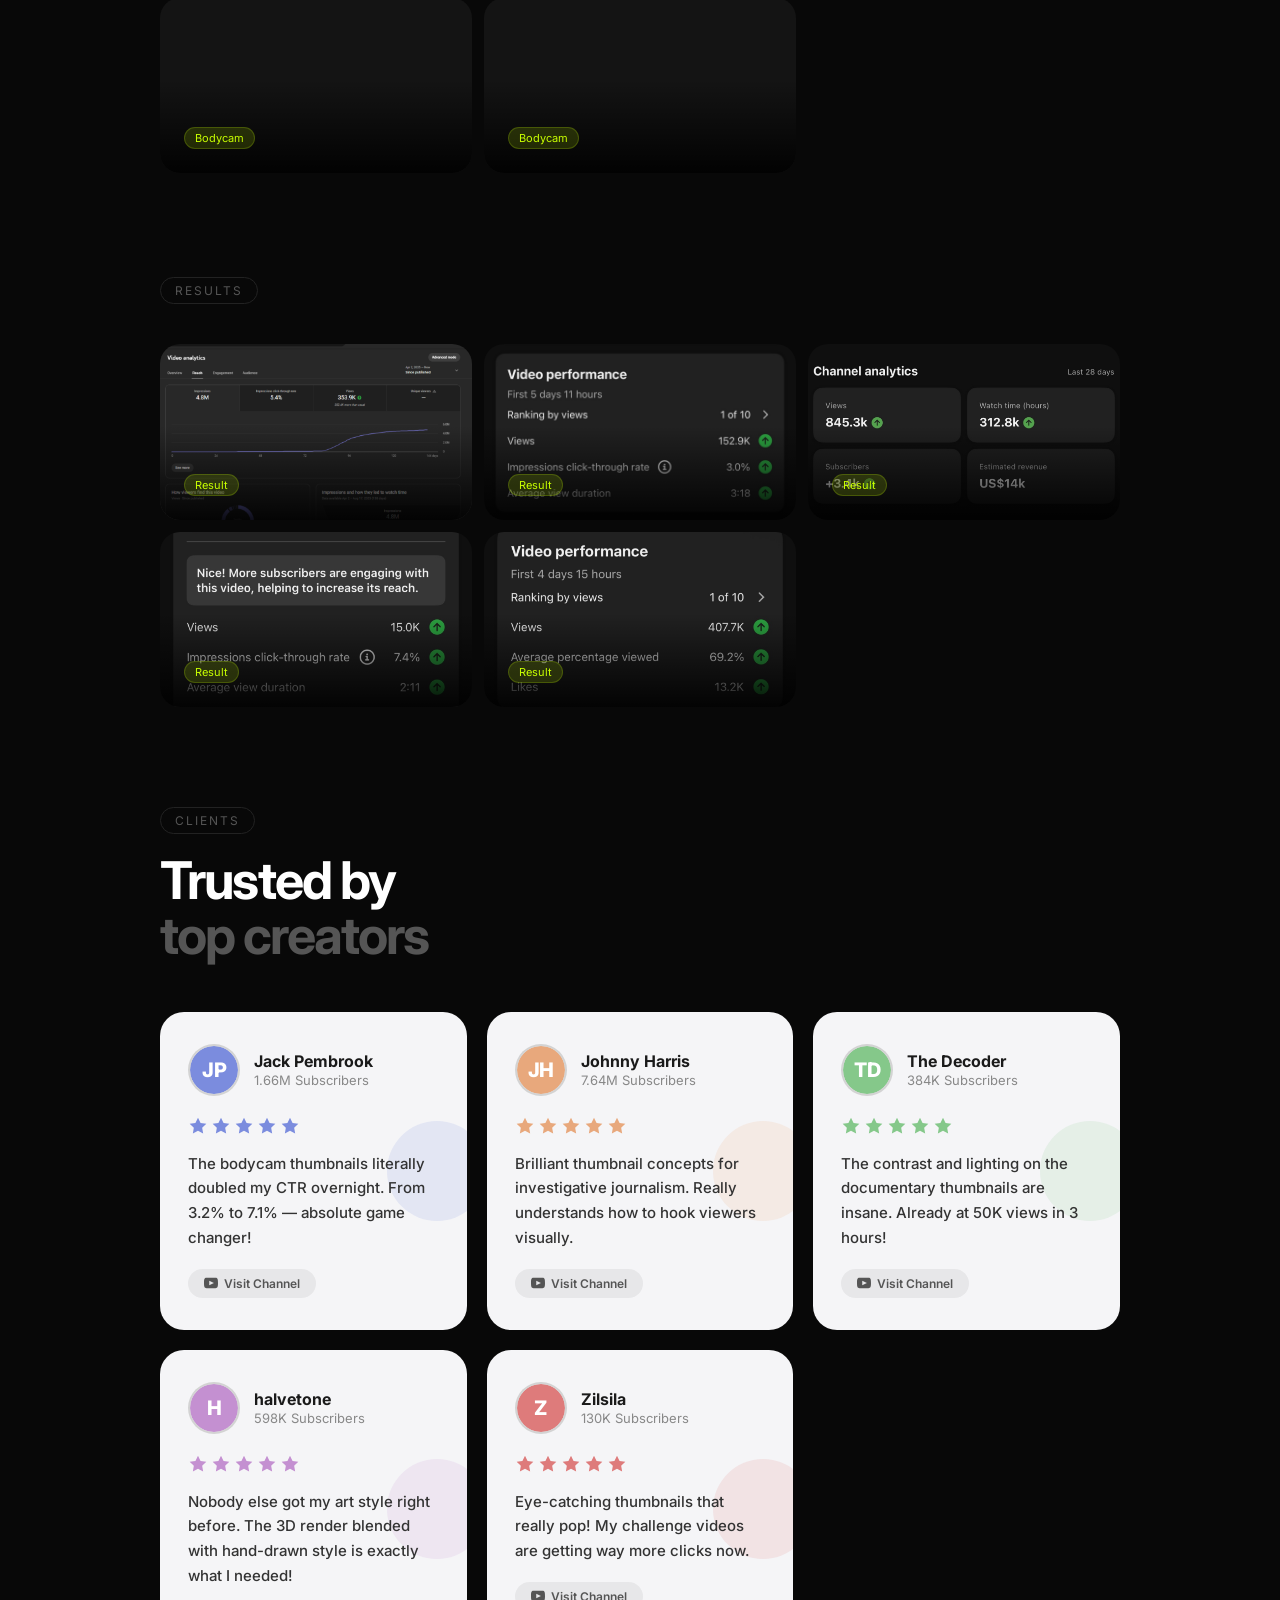
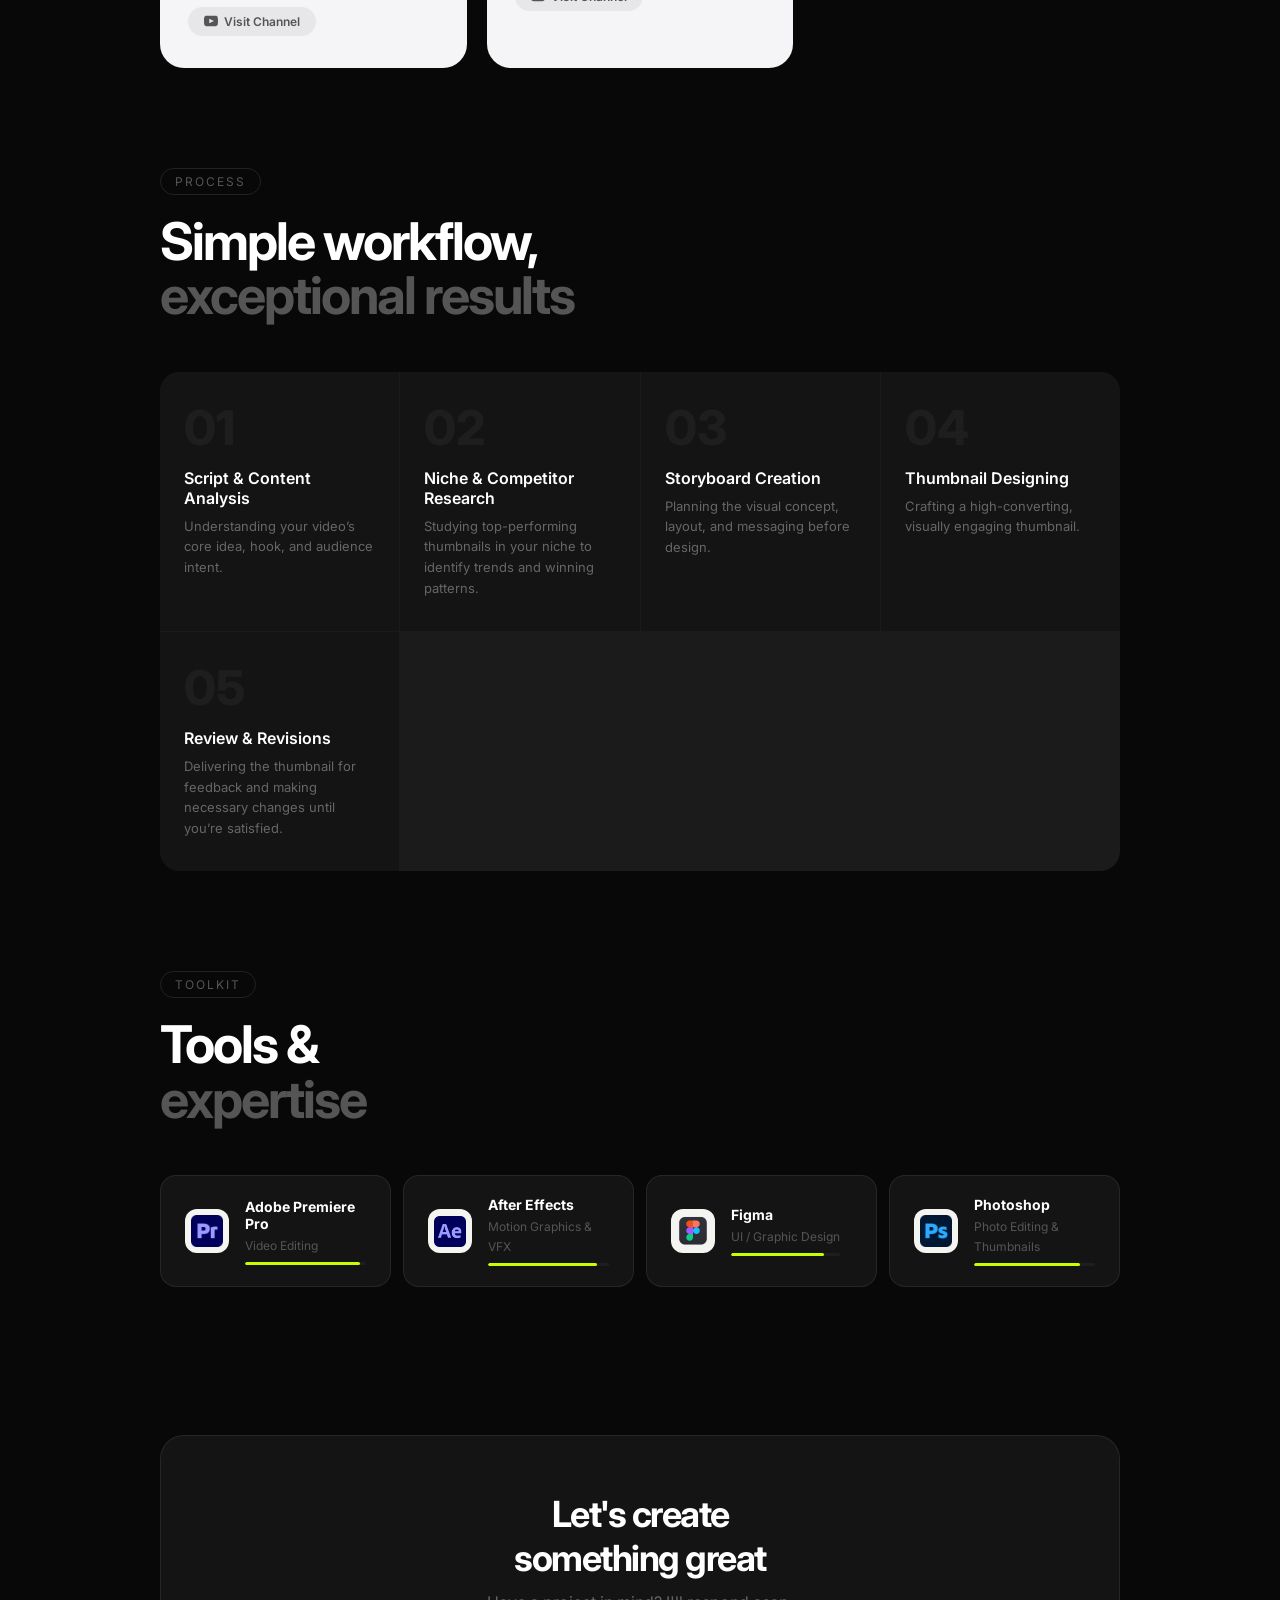
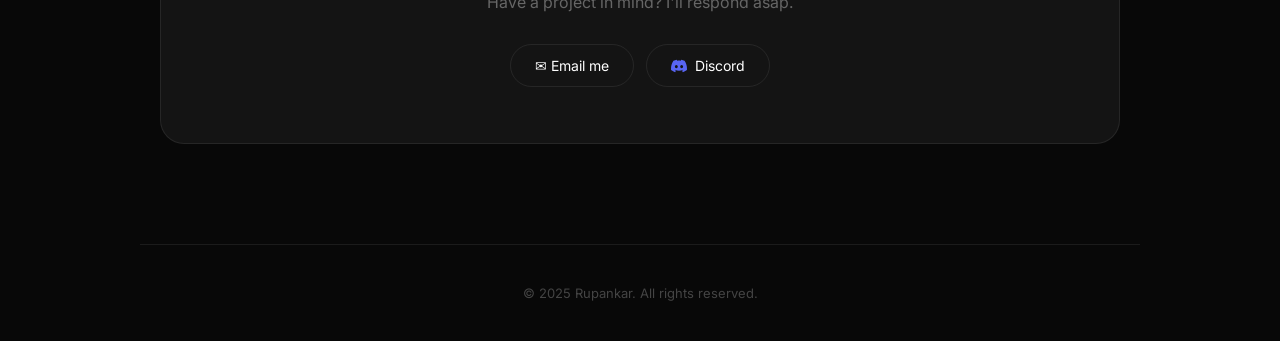
==== commit de83e726: "Testimonials added" ====
--- a/index.html
+++ b/index.html
@@ -989,6 +989,39 @@
 
     selectedCards.forEach(({ category, file }) => track.appendChild(createCard(category, file)));
     selectedCards.forEach(({ category, file }) => track.appendChild(createCard(category, file)));
+
+    // ── Testimonial Avatar Loader ──
+    // Tries local logos first (assets/icons/{handle}.jpg), then falls back to a letter avatar
+    const channelLogos = {
+      '@jackpembrook': 'assets/icons/jackpembrook.jpg',
+      '@johnnyharris': 'assets/icons/johnnyharris.jpg',
+      '@thedecoderproduction': 'assets/icons/thedecoderproduction.jpg',
+      '@halvetone': 'assets/icons/halvetone.jpg',
+      '@zilsila': 'assets/icons/zilsila.jpg'
+    };
+
+    document.querySelectorAll('.testimonial-avatar img').forEach(img => {
+      const channel = img.dataset.channel;
+      const fallbackText = img.dataset.fallback || '?';
+      const localPath = channelLogos[channel];
+
+      if (localPath) {
+        img.src = localPath;
+      }
+
+      img.onerror = function() {
+        // Replace with a styled letter avatar
+        const parent = this.parentElement;
+        const accentEl = parent.closest('.testimonial-card').querySelector('.testimonial-accent');
+        const color = accentEl ? accentEl.style.background : '#7b8cde';
+
+        parent.innerHTML = `<div style="
+          width:100%;height:100%;display:flex;align-items:center;justify-content:center;
+          background:${color};color:#fff;font-size:20px;font-weight:800;
+          letter-spacing:-0.5px;border-radius:50%;
+        ">${fallbackText}</div>`;
+      };
+    });
   });
 </script>
 
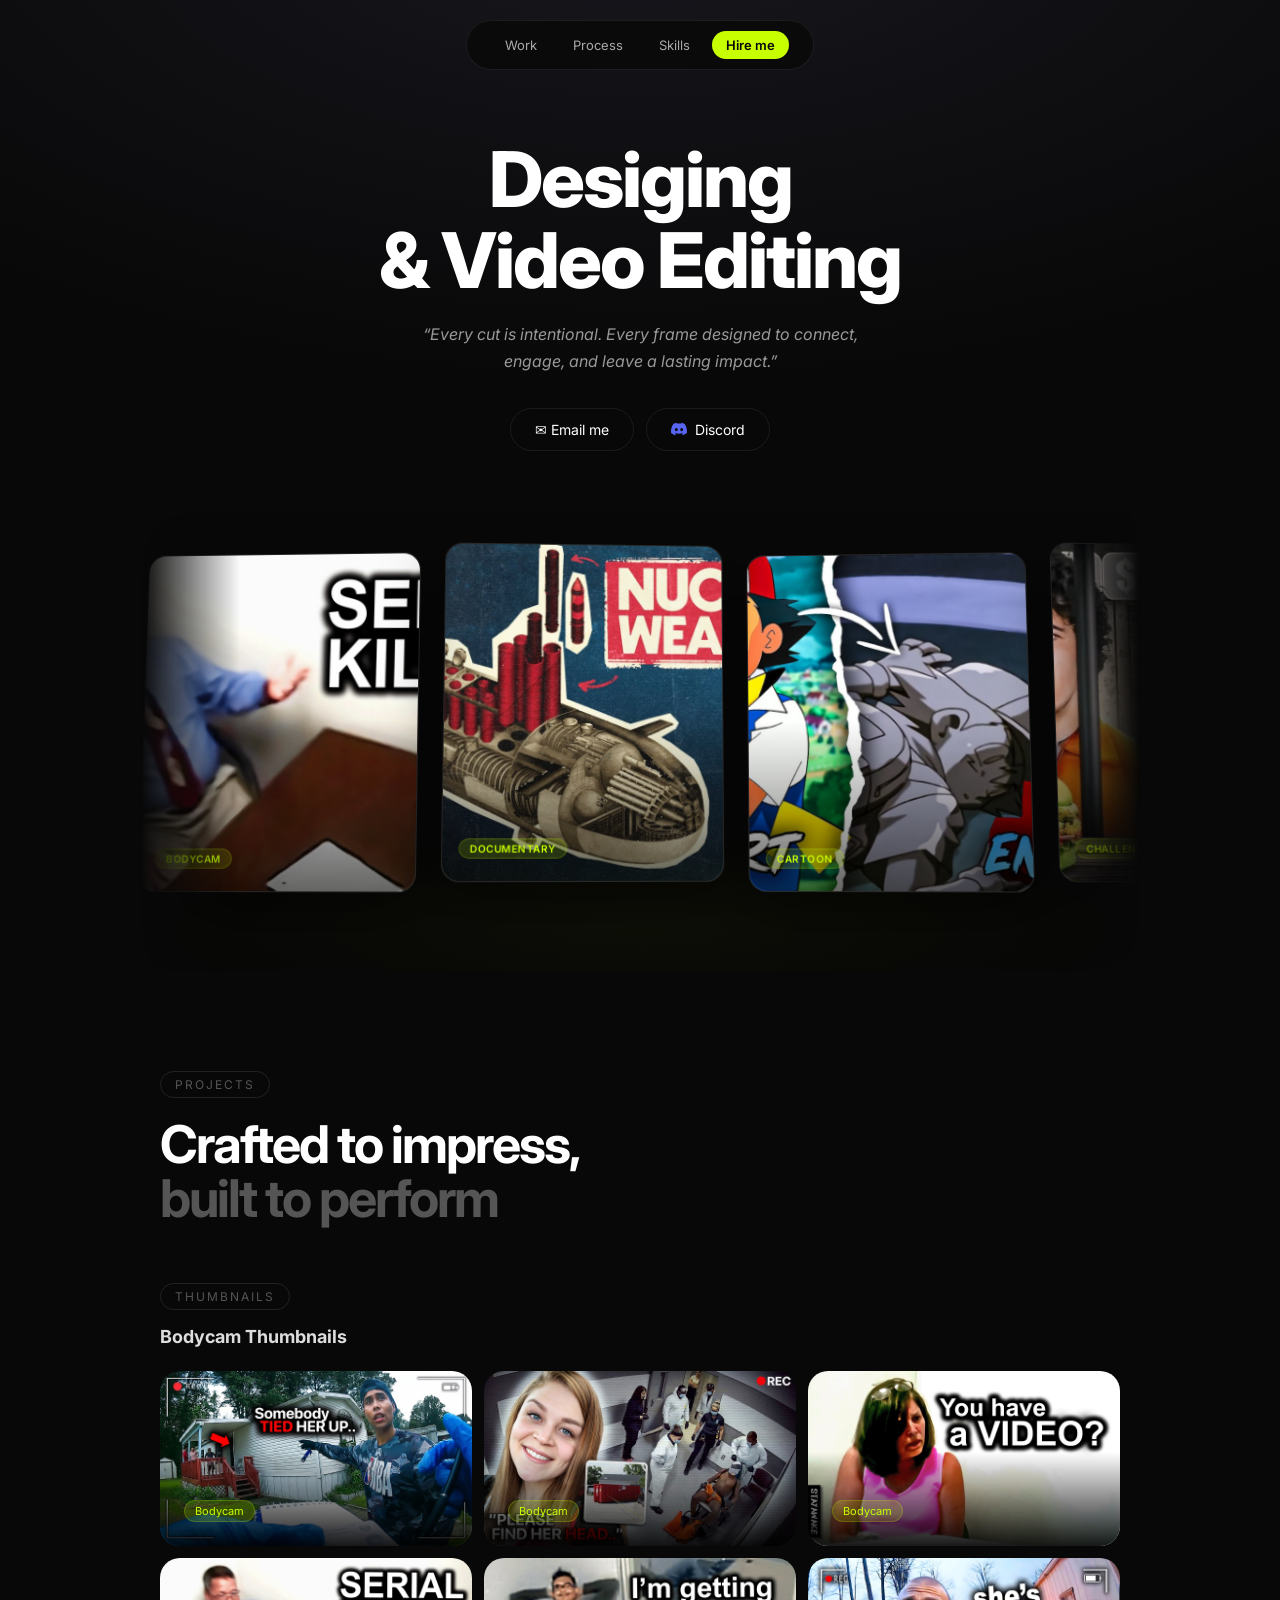
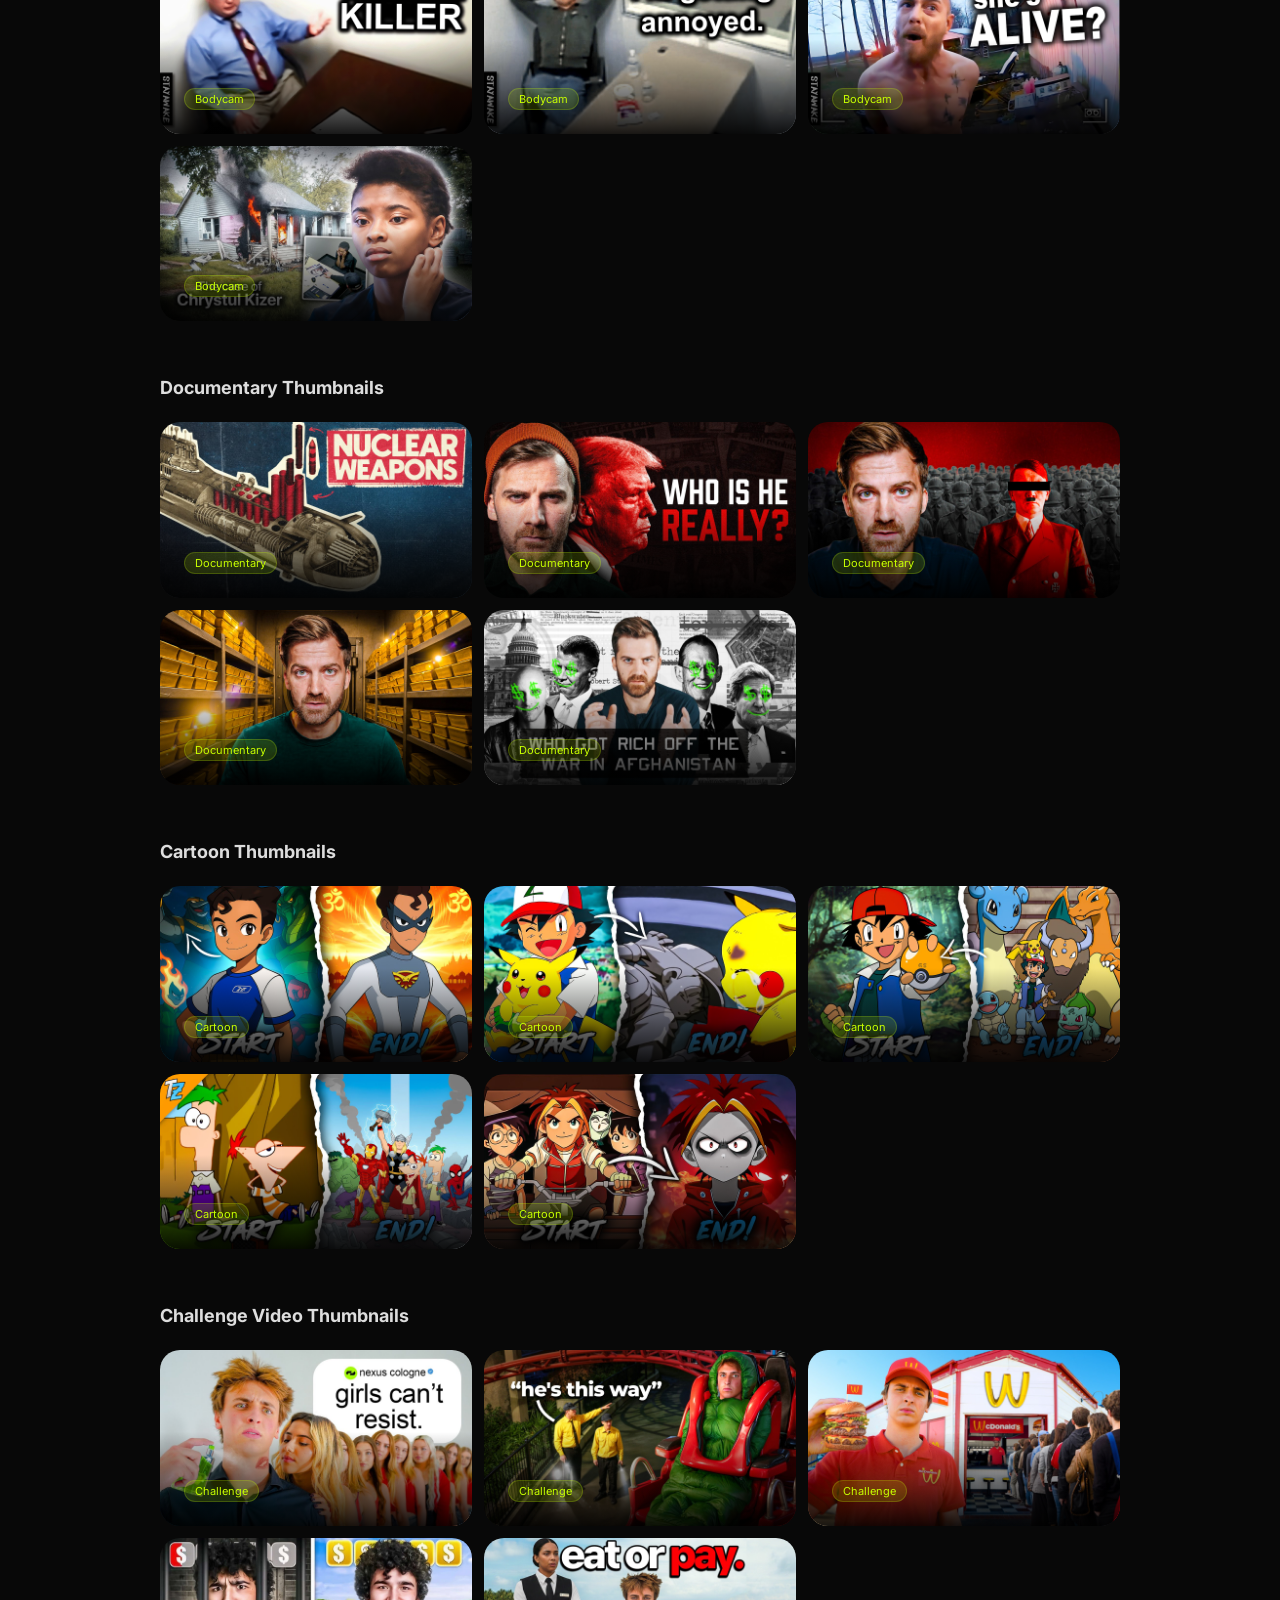
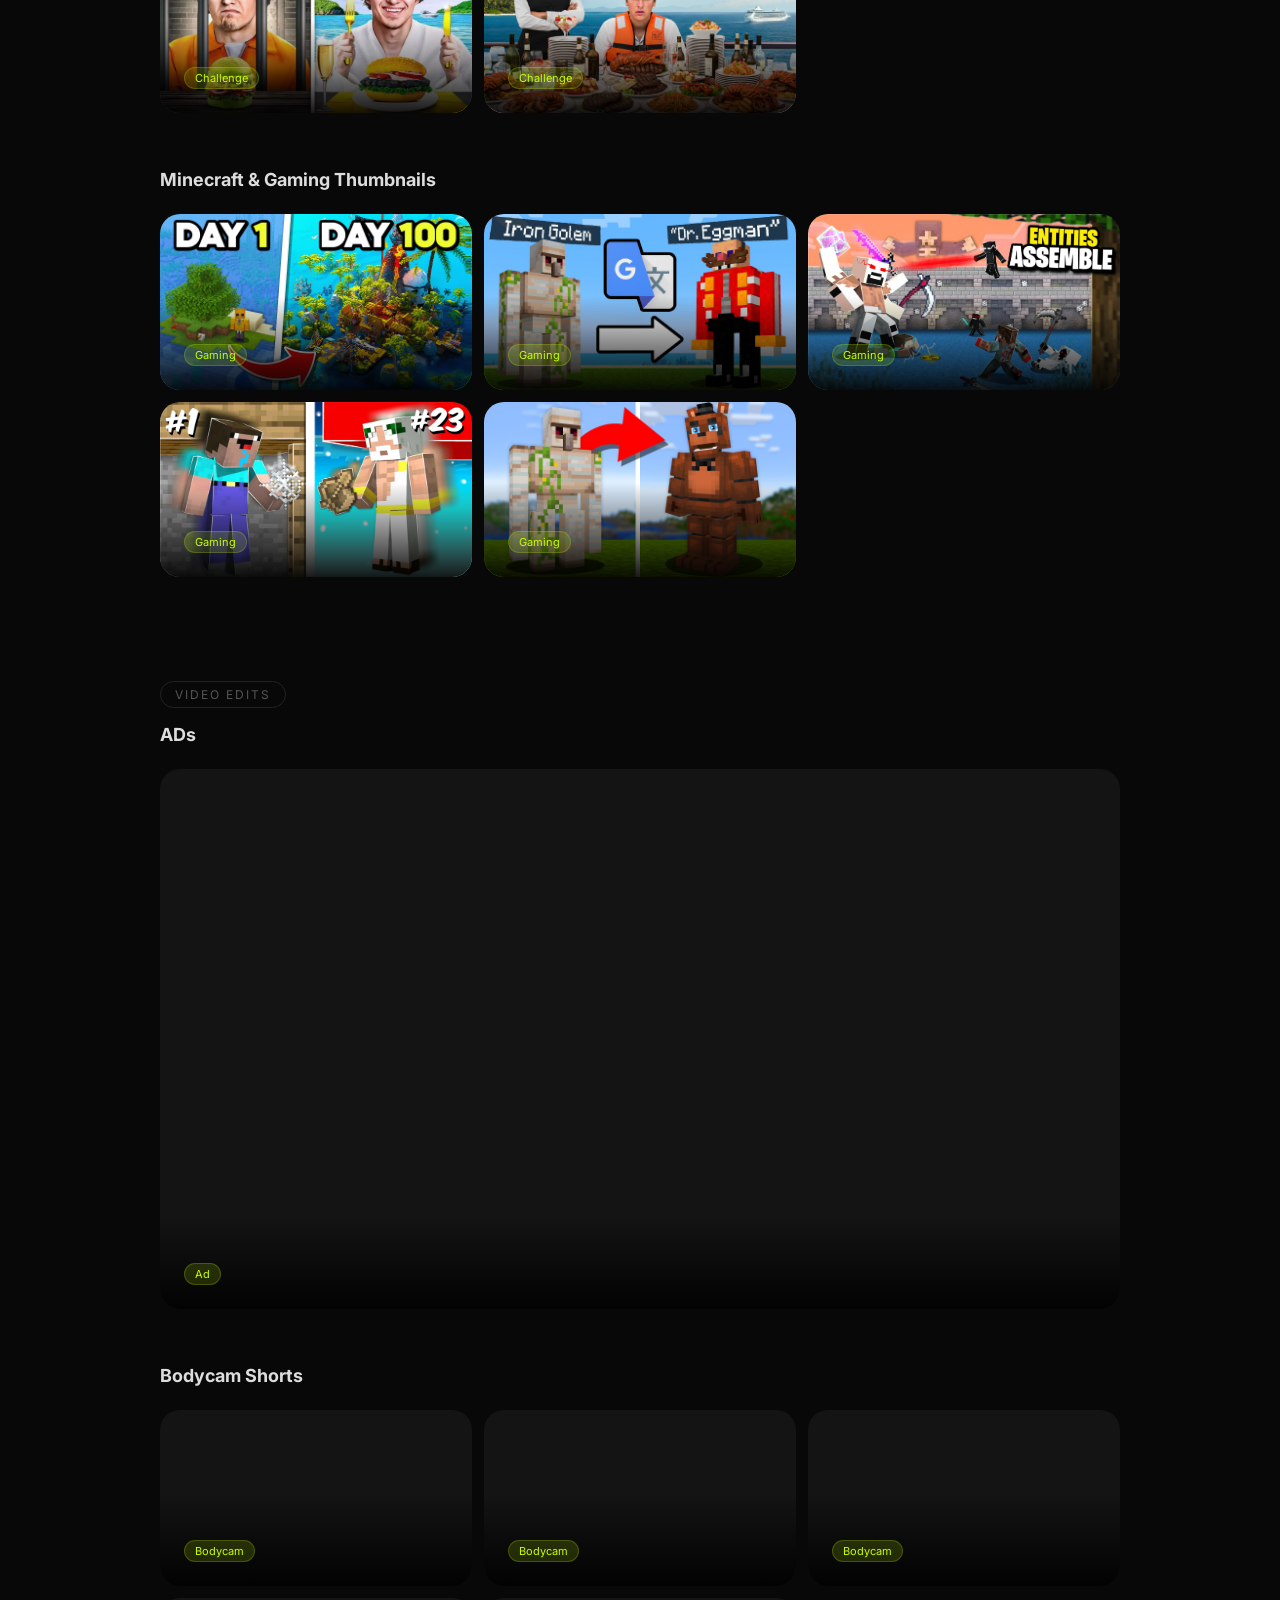
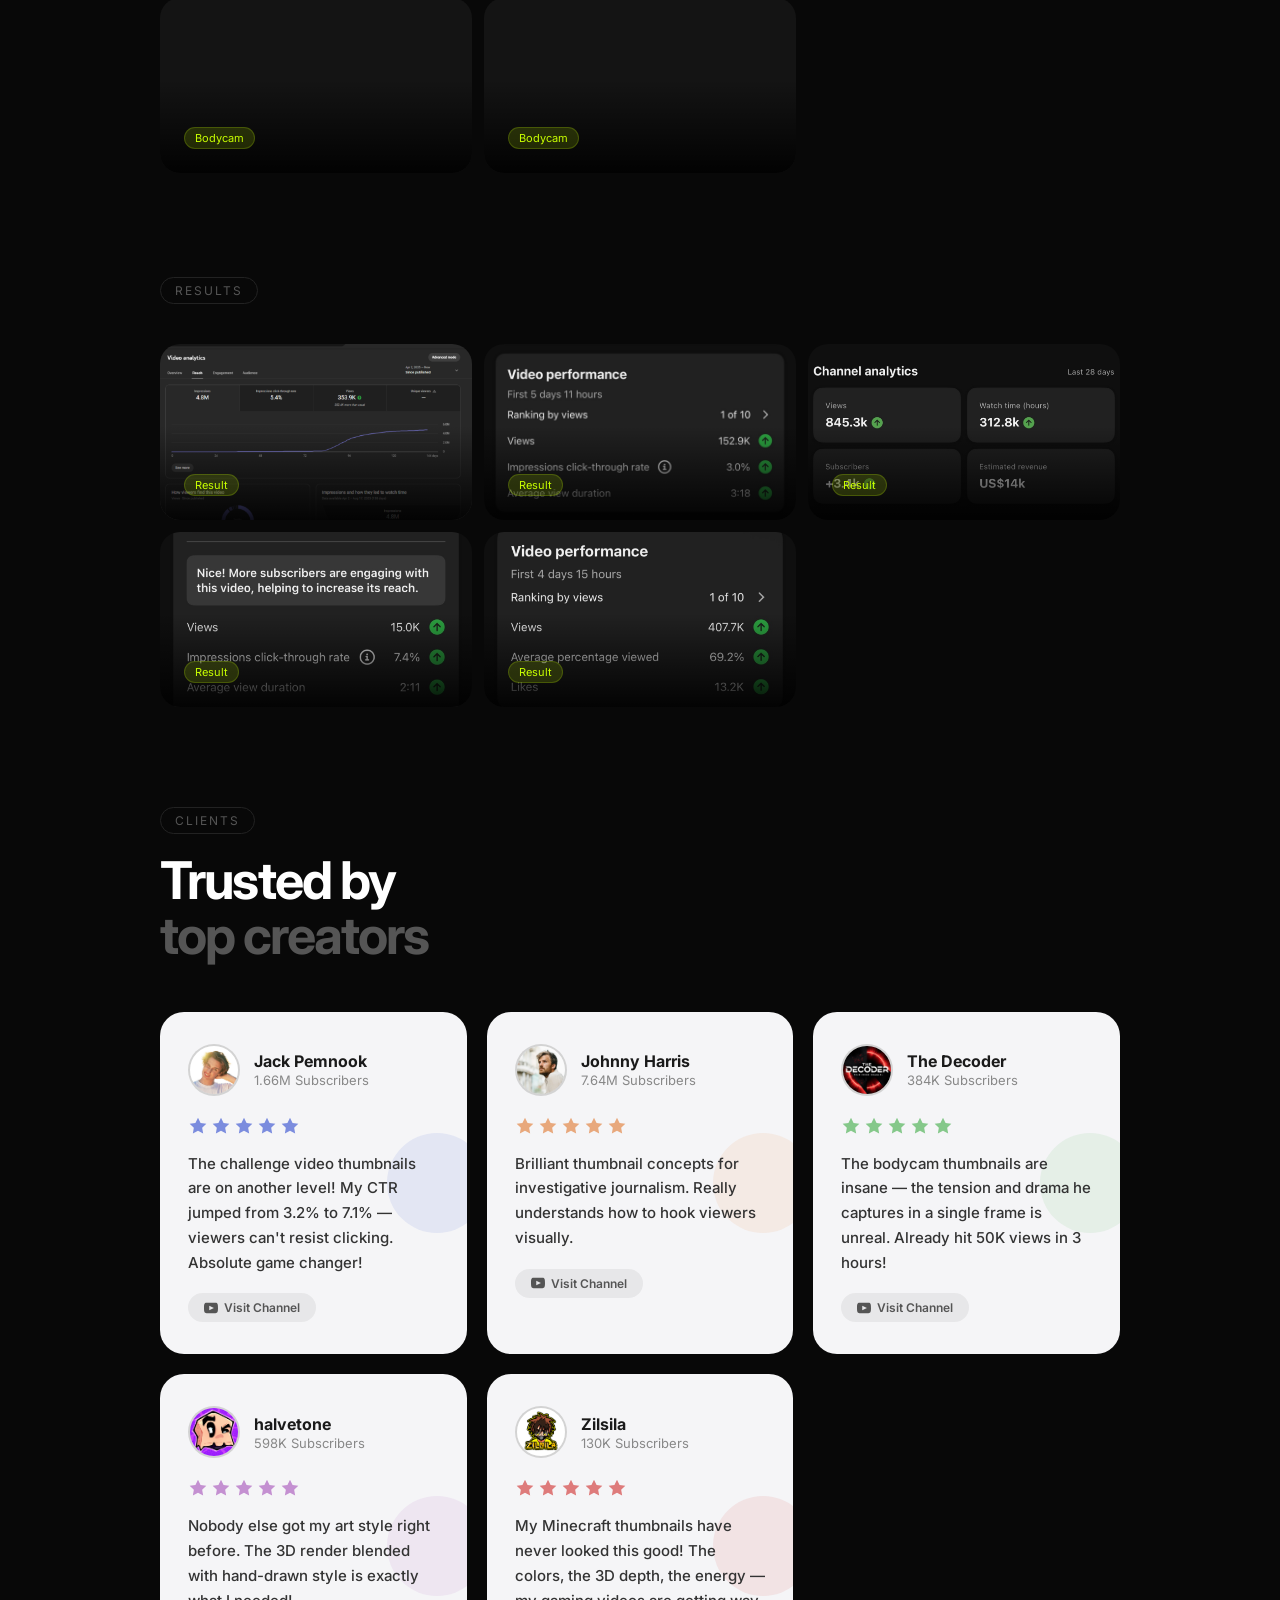
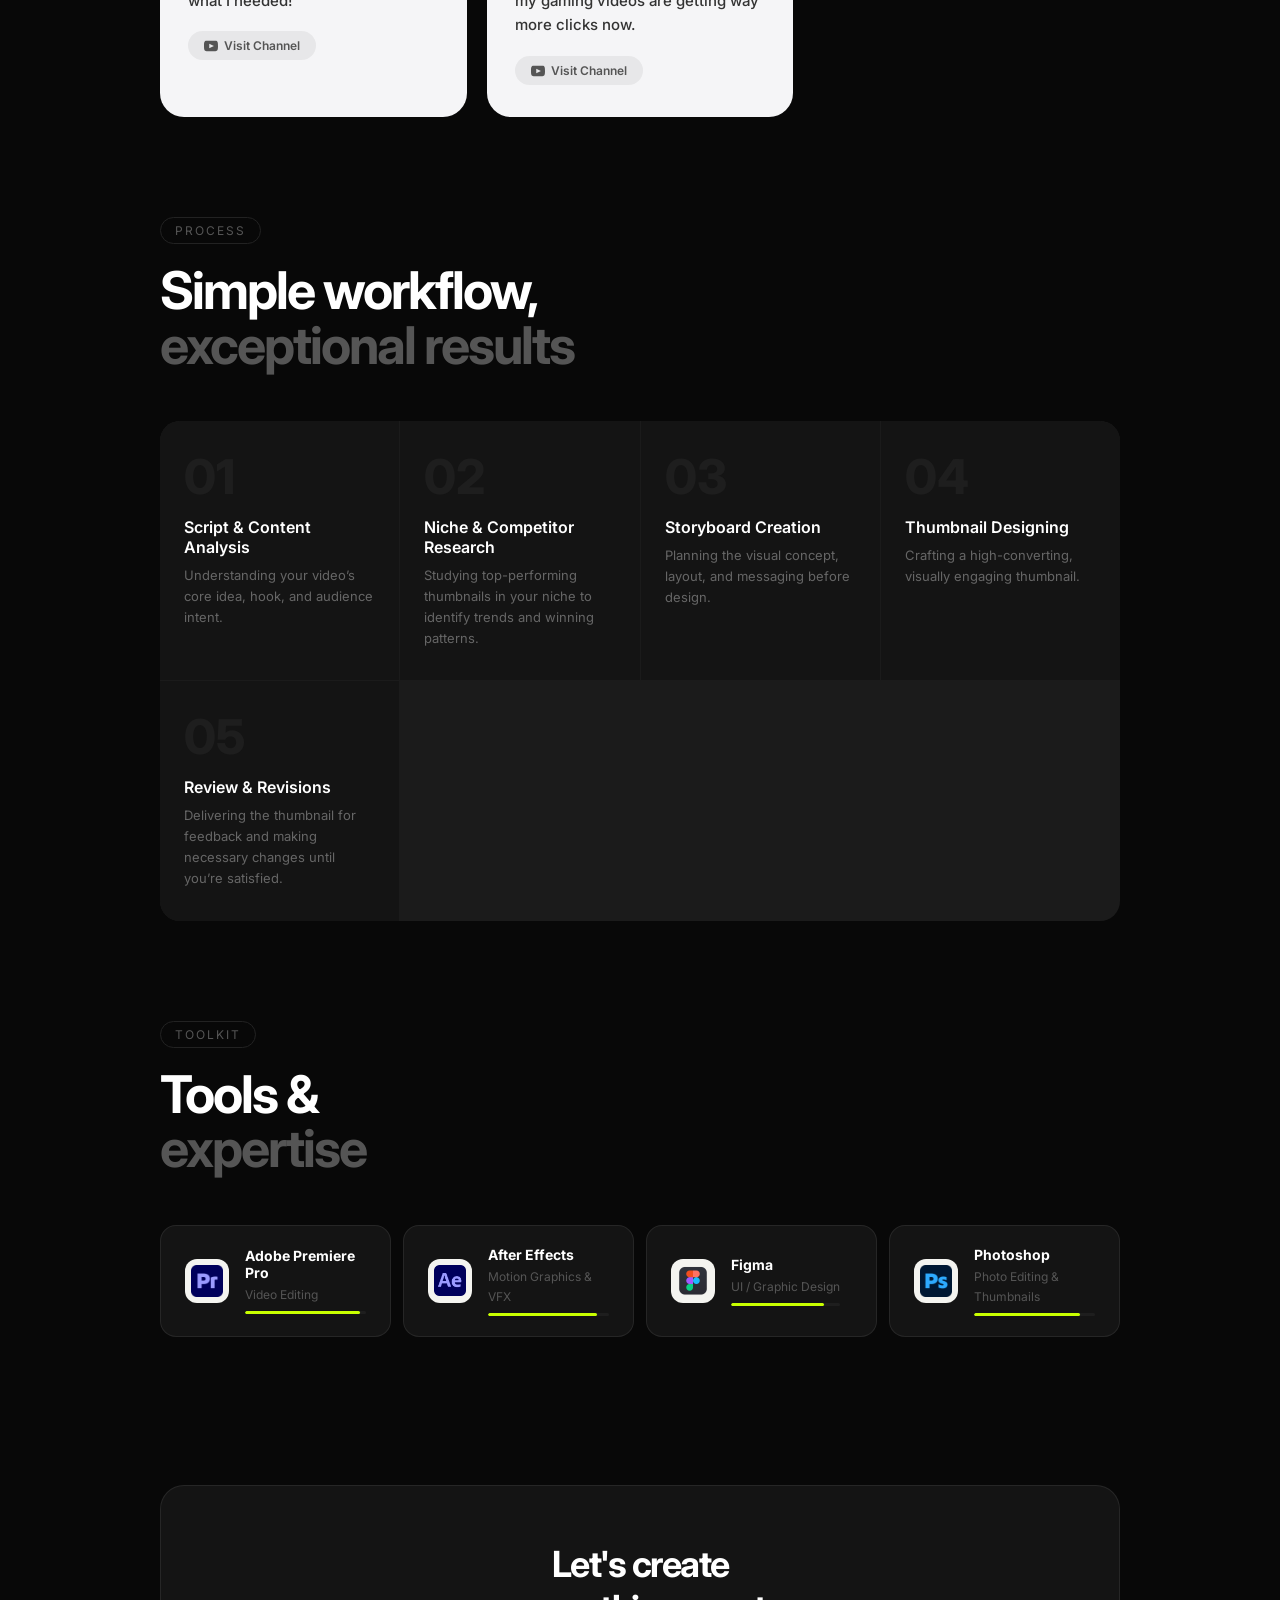
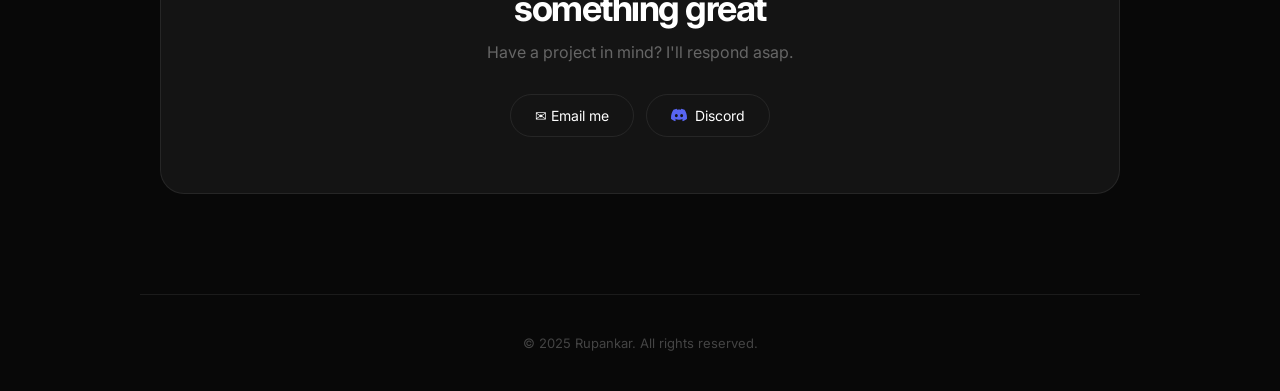
==== commit 06e11c24: "Testimonials changed" ====
--- a/index.html
+++ b/index.html
@@ -653,7 +653,7 @@
 
   <div class="testimonials-grid">
 
-    <!-- Jack Pembrook -->
+    <!-- Jack Pemnook -->
     <div class="testimonial-card">
       <div class="testimonial-accent" style="background: #7b8cde;"></div>
       <div class="testimonial-header">
@@ -661,7 +661,7 @@
           <img src="" alt="Jack Pembrook" data-channel="@jackpembrook" data-fallback="JP">
         </div>
         <div class="testimonial-channel-info">
-          <div class="testimonial-channel-name">Jack Pembrook</div>
+          <div class="testimonial-channel-name">Jack Pemnook</div>
           <div class="testimonial-subs">1.66M Subscribers</div>
         </div>
       </div>
@@ -672,7 +672,7 @@
         <svg viewBox="0 0 24 24" fill="#7b8cde"><path d="M12 2l3.09 6.26L22 9.27l-5 4.87 1.18 6.88L12 17.77l-6.18 3.25L7 14.14 2 9.27l6.91-1.01L12 2z"/></svg>
         <svg viewBox="0 0 24 24" fill="#7b8cde"><path d="M12 2l3.09 6.26L22 9.27l-5 4.87 1.18 6.88L12 17.77l-6.18 3.25L7 14.14 2 9.27l6.91-1.01L12 2z"/></svg>
       </div>
-      <div class="testimonial-quote">The bodycam thumbnails literally doubled my CTR overnight. From 3.2% to 7.1% — absolute game changer!</div>
+      <div class="testimonial-quote">The challenge video thumbnails are on another level! My CTR jumped from 3.2% to 7.1% — viewers can't resist clicking. Absolute game changer!</div>
       <a href="https://youtube.com/@jackpembrook" target="_blank" class="testimonial-visit">
         <svg viewBox="0 0 24 24" fill="currentColor"><path d="M19.615 3.184c-3.604-.246-11.631-.245-15.23 0C.488 3.45.029 5.804 0 12c.029 6.185.484 8.549 4.385 8.816 3.6.245 11.626.246 15.23 0C23.512 20.55 23.971 18.196 24 12c-.029-6.185-.484-8.549-4.385-8.816zM9 16V8l8 4-8 4z"/></svg>
         Visit Channel
@@ -724,7 +724,7 @@
         <svg viewBox="0 0 24 24" fill="#85c88a"><path d="M12 2l3.09 6.26L22 9.27l-5 4.87 1.18 6.88L12 17.77l-6.18 3.25L7 14.14 2 9.27l6.91-1.01L12 2z"/></svg>
         <svg viewBox="0 0 24 24" fill="#85c88a"><path d="M12 2l3.09 6.26L22 9.27l-5 4.87 1.18 6.88L12 17.77l-6.18 3.25L7 14.14 2 9.27l6.91-1.01L12 2z"/></svg>
       </div>
-      <div class="testimonial-quote">The contrast and lighting on the documentary thumbnails are insane. Already at 50K views in 3 hours!</div>
+      <div class="testimonial-quote">The bodycam thumbnails are insane — the tension and drama he captures in a single frame is unreal. Already hit 50K views in 3 hours!</div>
       <a href="https://youtube.com/@thedecoderproduction" target="_blank" class="testimonial-visit">
         <svg viewBox="0 0 24 24" fill="currentColor"><path d="M19.615 3.184c-3.604-.246-11.631-.245-15.23 0C.488 3.45.029 5.804 0 12c.029 6.185.484 8.549 4.385 8.816 3.6.245 11.626.246 15.23 0C23.512 20.55 23.971 18.196 24 12c-.029-6.185-.484-8.549-4.385-8.816zM9 16V8l8 4-8 4z"/></svg>
         Visit Channel
@@ -776,7 +776,7 @@
         <svg viewBox="0 0 24 24" fill="#de7b7b"><path d="M12 2l3.09 6.26L22 9.27l-5 4.87 1.18 6.88L12 17.77l-6.18 3.25L7 14.14 2 9.27l6.91-1.01L12 2z"/></svg>
         <svg viewBox="0 0 24 24" fill="#de7b7b"><path d="M12 2l3.09 6.26L22 9.27l-5 4.87 1.18 6.88L12 17.77l-6.18 3.25L7 14.14 2 9.27l6.91-1.01L12 2z"/></svg>
       </div>
-      <div class="testimonial-quote">Eye-catching thumbnails that really pop! My challenge videos are getting way more clicks now.</div>
+      <div class="testimonial-quote">My Minecraft thumbnails have never looked this good! The colors, the 3D depth, the energy — my gaming videos are getting way more clicks now.</div>
       <a href="https://youtube.com/@zilsila" target="_blank" class="testimonial-visit">
         <svg viewBox="0 0 24 24" fill="currentColor"><path d="M19.615 3.184c-3.604-.246-11.631-.245-15.23 0C.488 3.45.029 5.804 0 12c.029 6.185.484 8.549 4.385 8.816 3.6.245 11.626.246 15.23 0C23.512 20.55 23.971 18.196 24 12c-.029-6.185-.484-8.549-4.385-8.816zM9 16V8l8 4-8 4z"/></svg>
         Visit Channel
